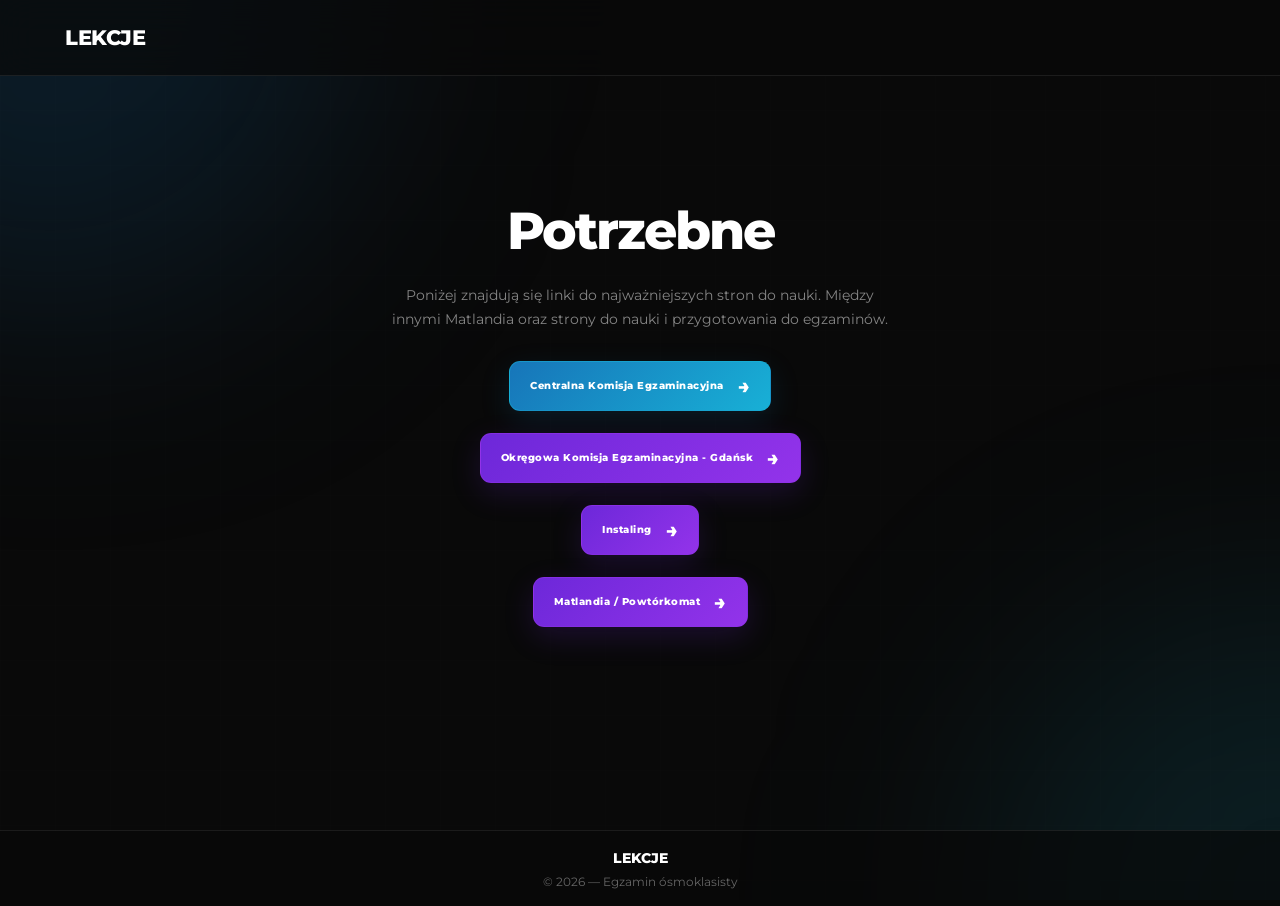
==== e8.html @ ecb6fdd0 "Update e8.html" ====
<!DOCTYPE html>
<html lang="pl">

<head>

    <meta charset="UTF-8">

    <meta
        name="viewport"
        content="width=device-width, initial-scale=1.0"
    >

    <title>LEKCJE | Potrzebne linki</title>

    <meta
        name="description"
        content="Najważniejsze linki do nauki i przygotowania do egzaminu ósmoklasisty."
    >

    <link
        rel="icon"
        type="image/png"
        href="Polak.png"
    >

    <link
        rel="stylesheet"
        href="style-e8.css"
    >

</head>


<body>


    <!-- =====================================================
         TŁO
    ====================================================== -->

    <div class="background">

        <div class="background-glow glow-one"></div>

        <div class="background-glow glow-two"></div>

        <div class="grid"></div>

    </div>



    <!-- =====================================================
         NAVBAR
    ====================================================== -->

    <nav class="navbar">

        <div class="nav-container">


            <!-- LOGO -->

            <a
                href="glowna.html"
                class="logo"
            >
                LEKCJE
            </a>



            <!-- HAMBURGER -->

            <div
                class="hamburger"
                id="hamburger"
                role="button"
                tabindex="0"
                aria-label="Otwórz menu"
                aria-expanded="false"
            >

                <span></span>

                <span></span>

                <span></span>

            </div>



            <!-- MENU -->

            <div
                class="menu"
                id="menu"
            >

                <a href="glowna.html">
                    Strona główna
                </a>

                <a href="lekcje.html">
                    Lekcje
                </a>

                <a
                    href="e8.html"
                    class="active"
                    aria-current="page"
                >
                    Potrzebne linki
                </a>

            </div>


        </div>

    </nav>



    <!-- =====================================================
         GŁÓWNA ZAWARTOŚĆ
    ====================================================== -->

    <main>

        <section class="hero">

            <div class="hero-container">

                <div class="hero-content">


                    <!-- TYTUŁ -->

                    <h1>
                        Potrzebne
                    </h1>



                    <!-- OPIS -->

                    <p>
                        Poniżej znajdują się linki do najważniejszych stron
                        do nauki. Między innymi Matlandia oraz strony
                        do nauki i przygotowania do egzaminów.
                    </p>



                    <!-- =================================================
                         CKE
                    ================================================== -->

                    <div class="hero-buttons">

                        <a
                            href="https://cke.gov.pl/"
                            class="primary-button lessons-button"
                            target="_blank"
                            rel="noopener noreferrer"
                        >

                            <span class="button-text">
                                Centralna Komisja Egzaminacyjna
                            </span>

                            <span
                                class="button-arrow"
                                aria-hidden="true"
                            >
                                →
                            </span>

                        </a>

                    </div>



                    <!-- =================================================
                         OKE GDAŃSK
                    ================================================== -->

                    <div class="hero-buttons">

                        <a
                            href="https://egzaminy.gov.pl/okegdansk"
                            class="primary-button exam-button"
                            target="_blank"
                            rel="noopener noreferrer"
                        >

                            <span class="button-text">
                                Okręgowa Komisja Egzaminacyjna - Gdańsk
                            </span>

                            <span
                                class="button-arrow"
                                aria-hidden="true"
                            >
                                →
                            </span>

                        </a>

                    </div>



                    <!-- =================================================
                         INSTALING
                    ================================================== -->

                    <div class="hero-buttons">

                        <a
                            href="https://instaling.pl/teacher.php?page=login"
                            class="primary-button exam-button"
                            target="_blank"
                            rel="noopener noreferrer"
                        >

                            <span class="button-text">
                                Instaling
                            </span>

                            <span
                                class="button-arrow"
                                aria-hidden="true"
                            >
                                →
                            </span>

                        </a>

                    </div>



                    <!-- =================================================
                         MATLANDIA / POWTÓRKOMAT
                    ================================================== -->

                    <div class="hero-buttons">

                        <a
                            href="https://moje.gwo.pl/uzytkownik/?redirect=https%3A%2F%2Fmatlandia.gwo.pl%2F"
                            class="primary-button exam-button"
                            target="_blank"
                            rel="noopener noreferrer"
                        >

                            <span class="button-text">
                                Matlandia / Powtórkomat
                            </span>

                            <span
                                class="button-arrow"
                                aria-hidden="true"
                            >
                                →
                            </span>

                        </a>

                    </div>


                </div>

            </div>

        </section>

    </main>



    <!-- =====================================================
         FOOTER
    ====================================================== -->

    <footer>

        <div class="footer-container">

            <strong>
                LEKCJE
            </strong>

            <span>
                © 2026 — Egzamin ósmoklasisty
            </span>

        </div>

    </footer>



    <!-- =====================================================
         JAVASCRIPT
         Jest tutaj, więc NIE potrzebujesz script.js
    ====================================================== -->

    <script>

        const hamburger =
            document.getElementById('hamburger');

        const menu =
            document.getElementById('menu');



        /* =================================================
           OTWIERANIE / ZAMYKANIE MENU
        ================================================= */

        function toggleMenu() {

            hamburger.classList.toggle('active');

            menu.classList.toggle('active');


            const menuIsOpen =
                menu.classList.contains('active');


            hamburger.setAttribute(
                'aria-expanded',
                menuIsOpen ? 'true' : 'false'
            );

            hamburger.setAttribute(
                'aria-label',
                menuIsOpen
                    ? 'Zamknij menu'
                    : 'Otwórz menu'
            );

        }



        hamburger.addEventListener(
            'click',
            toggleMenu
        );



        /* =================================================
           OBSŁUGA KLAWIATURY DLA HAMBURGERA
        ================================================= */

        hamburger.addEventListener(
            'keydown',
            event => {

                if (
                    event.key === 'Enter' ||
                    event.key === ' '
                ) {

                    event.preventDefault();

                    toggleMenu();

                }

            }
        );



        /* =================================================
           ZAMYKANIE MENU PO KLIKNIĘCIU W LINK
        ================================================= */

        document
            .querySelectorAll('.menu a')
            .forEach(link => {

                link.addEventListener(
                    'click',
                    () => {

                        hamburger.classList.remove('active');

                        menu.classList.remove('active');

                        hamburger.setAttribute(
                            'aria-expanded',
                            'false'
                        );

                        hamburger.setAttribute(
                            'aria-label',
                            'Otwórz menu'
                        );

                    }
                );

            });



        /* =================================================
           ZAMYKANIE MENU PO POWROCIE NA DESKTOP
        ================================================= */

        window.addEventListener(
            'resize',
            () => {

                if (window.innerWidth > 700) {

                    hamburger.classList.remove('active');

                    menu.classList.remove('active');

                    hamburger.setAttribute(
                        'aria-expanded',
                        'false'
                    );

                    hamburger.setAttribute(
                        'aria-label',
                        'Otwórz menu'
                    );

                }

            }
        );

    </script>


</body>

</html>
---- style-e8.css ----
@import url('https://fonts.googleapis.com/css2?family=Montserrat:wght@400;500;600;700;800&display=swap');


/* =====================================================
   ZMIENNE
===================================================== */

:root {

    --blue: #1775b9;
    --blue-light: #18b0d6;
    --blue-dark: #186e83;

    --bg: #090909;
    --card: #121212;

    --white: #ffffff;
    --text: #d6d6d6;
    --muted: #858585;

    --border: rgba(255, 255, 255, 0.08);

}


/* =====================================================
   RESET
===================================================== */

* {

    margin: 0;

    padding: 0;

    box-sizing: border-box;

}


html {

    scroll-behavior: smooth;

}


body {

    min-height: 100vh;

    background: var(--bg);

    color: var(--white);

    font-family: 'Montserrat', sans-serif;

    overflow-x: hidden;

}


/* =====================================================
   TŁO
===================================================== */

.background {

    position: fixed;

    inset: 0;

    z-index: -10;

    overflow: hidden;

    background: var(--bg);

}


/* =====================================================
   SIATKA
===================================================== */

.grid {

    position: absolute;

    inset: 0;

    opacity: 0.22;

    background-image:

        linear-gradient(
            rgba(255, 255, 255, 0.025) 1px,
            transparent 1px
        ),

        linear-gradient(
            90deg,
            rgba(255, 255, 255, 0.025) 1px,
            transparent 1px
        );

    background-size: 55px 55px;

}


/* =====================================================
   NIEBIESKIE GLOW
===================================================== */

.background-glow {

    position: absolute;

    width: 600px;

    height: 600px;

    border-radius: 50%;

    filter: blur(130px);

    pointer-events: none;

}


.glow-one {

    top: -300px;

    left: -250px;

    background: rgba(
        23,
        117,
        185,
        0.18
    );

}


.glow-two {

    right: -300px;

    bottom: -300px;

    background: rgba(
        24,
        176,
        214,
        0.12
    );

}


/* =====================================================
   NAVBAR
===================================================== */

.navbar {

    position: fixed;

    top: 0;

    left: 0;

    width: 100%;

    height: 76px;

    z-index: 1000;

    background: rgba(
        9,
        9,
        9,
        0.72
    );

    border-bottom: 1px solid var(--border);

    backdrop-filter: blur(18px);

    -webkit-backdrop-filter: blur(18px);

}


.nav-container {

    position: relative;

    width: 90%;

    max-width: 1150px;

    height: 100%;

    margin: 0 auto;

    display: flex;

    align-items: center;

    justify-content: space-between;

}


/* =====================================================
   LOGO
===================================================== */

.logo {

    position: relative;

    z-index: 1002;

    color: var(--white);

    text-decoration: none;

    font-size: 21px;

    font-weight: 800;

    letter-spacing: -0.5px;

    transition: color 0.25s ease;

}


.logo:hover {

    color: var(--blue-light);

}


/* =====================================================
   MENU DESKTOP
===================================================== */

.menu {

    display: flex;

    align-items: center;

    gap: 34px;

}


.menu a {

    position: relative;

    color: #8f8f8f;

    text-decoration: none;

    font-size: 14px;

    font-weight: 600;

    white-space: nowrap;

    transition:
        color 0.25s ease;

}


.menu a:hover {

    color: #ffffff;

}


/* =====================================================
   AKTYWNA PODSTRONA
===================================================== */

.menu a.active {

    color: var(--blue-light);

}


/* =====================================================
   PODKREŚLENIE
===================================================== */

.menu a::after {

    content: '';

    position: absolute;

    left: 50%;

    bottom: -9px;

    width: 0;

    height: 2px;

    border-radius: 10px;

    background:
        var(--blue-light);

    transform:
        translateX(-50%);

    transition:
        width 0.25s ease;

    box-shadow:
        0 0 10px
        rgba(
            24,
            176,
            214,
            0.45
        );

}


.menu a:hover::after,
.menu a.active::after {

    width: 100%;

}


/* =====================================================
   HAMBURGER
===================================================== */

.hamburger {

    display: none;

    position: relative;

    z-index: 1002;

    width: 42px;

    height: 42px;

    border-radius: 10px;

    cursor: pointer;

    flex-direction: column;

    align-items: center;

    justify-content: center;

    gap: 6px;

    transition:
        background 0.25s ease;

}


.hamburger:hover {

    background: rgba(
        255,
        255,
        255,
        0.05
    );

}


.hamburger span {

    display: block;

    width: 23px;

    height: 2px;

    border-radius: 10px;

    background: var(--white);

    transition:
        transform 0.3s ease,
        opacity 0.2s ease;

}


/* =====================================================
   HAMBURGER → X
===================================================== */

.hamburger.active span:nth-child(1) {

    transform:
        translateY(8px)
        rotate(45deg);

}


.hamburger.active span:nth-child(2) {

    opacity: 0;

}


.hamburger.active span:nth-child(3) {

    transform:
        translateY(-8px)
        rotate(-45deg);

}


/* =====================================================
   HERO
===================================================== */

.hero {

    position: relative;

    z-index: 1;

    min-height: 100vh;

    padding-top: 76px;

    display: flex;

    align-items: center;

    justify-content: center;

}


/* =====================================================
   HERO CONTAINER
===================================================== */

.hero-container {

    width: 90%;

    max-width: 900px;

    margin: 0 auto;

    display: flex;

    align-items: center;

    justify-content: center;

    text-align: center;

}


/* =====================================================
   HERO CONTENT
===================================================== */

.hero-content {

    width: 100%;

    max-width: 780px;

    margin: 0 auto;

    display: flex;

    flex-direction: column;

    align-items: center;

    justify-content: center;

    text-align: center;

    animation:
        heroAppear 0.8s
        cubic-bezier(
            .25,
            1,
            .5,
            1
        );

}


/* =====================================================
   HERO ANIMACJA
===================================================== */

@keyframes heroAppear {

    from {

        opacity: 0;

        transform:
            translateY(25px);

    }

    to {

        opacity: 1;

        transform:
            translateY(0);

    }

}


/* =====================================================
   LABEL
===================================================== */

.hero-label {

    display: flex;

    align-items: center;

    justify-content: center;

    gap: 9px;

    margin-bottom: 24px;

    color: var(--blue-light);

    font-size: 12px;

    font-weight: 700;

    letter-spacing: 2px;

}


.hero-label span {

    width: 7px;

    height: 7px;

    flex-shrink: 0;

    border-radius: 50%;

    background: var(--blue-light);

    box-shadow:
        0 0 12px
        rgba(
            24,
            176,
            214,
            0.8
        );

}


/* =====================================================
   H1
===================================================== */

.hero h1 {

    width: 100%;

    margin: 0;

    color: var(--white);

    font-size: clamp(
        42px,
        6vw,
        72px
    );

    line-height: 1.05;

    font-weight: 800;

    letter-spacing: -3px;

    text-align: center;

}


/* =====================================================
   OPIS
===================================================== */

.hero-content > p {

    width: 100%;

    max-width: 650px;

    margin: 27px auto 0;

    color: var(--muted);

    font-size: 16px;

    line-height: 1.8;

    font-weight: 400;

    text-align: center;

}


/* =====================================================
   PRZYCISK — KONTENER
===================================================== */

.hero-buttons {

    width: 100%;

    margin-top: 34px;

    display: flex;

    align-items: center;

    justify-content: center;

}


/* DRUGI PRZYCISK BARDZIEJ ODDALONY */

.hero-buttons + .hero-buttons {

    margin-top: 22px;

}


/* =====================================================
   GŁÓWNY PRZYCISK
===================================================== */

.primary-button {

    display: inline-flex;

    align-items: center;

    justify-content: center;

    gap: 14px;

    min-height: 52px;

    padding: 0 25px;

    border: 1px solid rgba(
        24,
        176,
        214,
        0.45
    );

    border-radius: 11px;

    background:
        linear-gradient(
            135deg,
            rgba(
                23,
                117,
                185,
                0.95
            ),
            rgba(
                24,
                176,
                214,
                0.85
            )
        );

    color: var(--white);

    text-decoration: none;

    font-size: 12px;

    font-weight: 800;

    letter-spacing: 0.5px;

    box-shadow:
        0 10px 30px
        rgba(
            23,
            117,
            185,
            0.16
        );

    transition:
        transform 0.25s ease,
        box-shadow 0.25s ease,
        filter 0.25s ease;

}

/* =====================================================
   KOLORY PRZYCISKÓW
===================================================== */


/* LISTA LEKCJI */

.lessons-button {

    background:
        linear-gradient(
            135deg,
            #1775b9,
            #18b0d6
        );

    border-color:
        rgba(
            24,
            176,
            214,
            0.45
        );

    box-shadow:
        0 10px 30px
        rgba(
            23,
            117,
            185,
            0.16
        );

}


/* EGZAMIN ÓSMOKLASISTY */

.exam-button {

    background:
        linear-gradient(
            135deg,
            #6d28d9,
            #9333ea
        );

    border-color:
        rgba(
            147,
            51,
            234,
            0.5
        );

    box-shadow:
        0 10px 30px
        rgba(
            109,
            40,
            217,
            0.18
        );

}


/* HOVER — LISTA LEKCJI */

.lessons-button:hover {

    box-shadow:
        0 15px 35px
        rgba(
            23,
            117,
            185,
            0.30
        );

}


/* HOVER — EGZAMIN */

.exam-button:hover {

    box-shadow:
        0 15px 35px
        rgba(
            109,
            40,
            217,
            0.32
        );

}


.button-text {

    white-space: nowrap;

}


.button-arrow {

    font-size: 20px;

    line-height: 1;

    transition:
        transform 0.25s ease;

}


.primary-button:hover {

    transform:
        translateY(-3px);

    filter:
        brightness(1.08);

    box-shadow:
        0 15px 35px
        rgba(
            23,
            117,
            185,
            0.28
        );

}


.primary-button:hover
.button-arrow {

    transform:
        translateX(4px);

}


/* =====================================================
   FOOTER
===================================================== */

footer {

    position: relative;

    z-index: 2;

    border-top:
        1px solid var(--border);

    background:
        rgba(
            9,
            9,
            9,
            0.65
        );

}


.footer-container {

    width: 90%;

    max-width: 1150px;

    min-height: 80px;

    margin: 0 auto;

    display: flex;

    align-items: center;

    justify-content: space-between;

    gap: 20px;

}


.footer-container strong {

    color: var(--white);

    font-size: 14px;

    font-weight: 800;

}


.footer-container span {

    color: #666;

    font-size: 12px;

}


/* =====================================================
   TABLET
===================================================== */

@media (max-width: 850px) {

    .hero-container {

        width: 88%;

    }


    .hero-content {

        max-width: 700px;

    }


    .hero h1 {

        font-size: clamp(
            40px,
            8vw,
            62px
        );

    }

}


@media (max-width: 700px) {

    .navbar {
        height: 70px;
    }

    .nav-container {
        width: 90%;
        max-width: 1150px;
        height: 100%;
        margin: 0 auto;

        display: flex;
        align-items: center;
        justify-content: space-between;
    }


    /* =====================================================
       HAMBURGER
    ===================================================== */

    .hamburger {
        display: flex;
        position: relative;
        z-index: 1002;

        width: 42px;
        height: 42px;

        border-radius: 10px;

        cursor: pointer;

        flex-direction: column;
        align-items: center;
        justify-content: center;

        gap: 6px;
    }


    /* =====================================================
       MENU MOBILNE
    ===================================================== */

    .menu {
        position: fixed !important;

        top: 70px !important;
        left: 0 !important;
        right: auto !important;

        width: 100% !important;
        height: calc(100vh - 70px) !important;

        margin: 0 !important;
        padding: 45px 25px !important;

        display: flex !important;
        flex-direction: column !important;

        align-items: center !important;
        justify-content: flex-start !important;

        gap: 32px !important;

        background: rgba(9, 9, 9, 0.97);

        backdrop-filter: blur(18px);
        -webkit-backdrop-filter: blur(18px);

        border-top: 1px solid var(--border);

        /* ZAMKNIĘTE */
        transform: translateX(100%) !important;

        /* ANIMACJA */
        transition: transform 0.35s cubic-bezier(.25, 1, .5, 1) !important;

        overflow-y: auto;

        z-index: 1001;
    }


    /* =====================================================
       MENU OTWARTE
    ===================================================== */

    .menu.active {
        transform: translateX(0) !important;
    }


    /* =====================================================
       LINKI
    ===================================================== */

    .menu a {
        position: relative;

        font-size: 21px;
        font-weight: 700;

        color: #8f8f8f;

        white-space: nowrap;
    }


    /* =====================================================
       AKTYWNA STRONA
    ===================================================== */

    .menu a.active {
        color: var(--blue-light);
    }


    /* =====================================================
       PODKREŚLENIE
    ===================================================== */

    .menu a.active::after {
        content: '';

        position: absolute;

        left: 50%;
        bottom: -9px;

        width: 100%;
        height: 2px;

        border-radius: 10px;

        background: var(--blue-light);

        transform: translateX(-50%);

        box-shadow:
            0 0 10px rgba(24, 176, 214, 0.45);
    }

}
}


    /* =================================================
       HAMBURGER
    ================================================= */

    .hamburger {

        display: flex;

    }


    /* =================================================
       MENU MOBILNE
    ================================================= */

    .menu {

        position: fixed;

        top: 70px;

        right: -100%;

        left: auto;

        width: 100%;

        height: calc(
            100vh - 70px
        );

        margin: 0;

        padding: 45px 25px;

        display: flex;

        flex-direction: column;

        align-items: center;

        justify-content: flex-start;

        gap: 32px;

        background:
            rgba(
                9,
                9,
                9,
                0.97
            );

        backdrop-filter:
            blur(18px);

        -webkit-backdrop-filter:
            blur(18px);

        border-top:
            1px solid var(--border);

        transform: none;

        transition:
            right 0.35s
            cubic-bezier(
                .25,
                1,
                .5,
                1
            );

        overflow-y: auto;

    }


/* =================================================
   AKTYWNA PODSTRONA NA TELEFONIE
===================================================== */

.menu a.active {

    color: var(--blue-light);

}


.menu a.active::after {

    display: block;

    content: '';

    position: absolute;

    left: 50%;

    bottom: -9px;

    width: 100%;

    height: 2px;

    border-radius: 10px;

    background:
        var(--blue-light);

    transform:
        translateX(-50%);

    box-shadow:
        0 0 10px
        rgba(
            24,
            176,
            214,
            0.45
        );

}


    .menu a {

        font-size: 21px;

        font-weight: 700;

    }


    /* =================================================
       HERO
    ================================================= */

    .hero {

        min-height:
            calc(
                100vh - 70px
            );

        padding-top: 70px;

        padding-bottom: 70px;

    }


    .hero-container {

        width: 88%;

        max-width: 600px;

    }


    .hero-content {

        max-width: 100%;

    }


    .hero-label {

        margin-bottom: 20px;

        font-size: 11px;

        letter-spacing: 1.7px;

    }


    .hero h1 {

        font-size: clamp(
            38px,
            10vw,
            52px
        );

        letter-spacing: -2px;

        line-height: 1.08;

    }


    .hero-content > p {

        max-width: 520px;

        margin-top: 23px;

        font-size: 14px;

        line-height: 1.75;

    }


    .hero-buttons {

        margin-top: 29px;

    }


    .primary-button {

        min-height: 50px;

        padding: 0 20px;

        font-size: 10px;

    }


    /* =================================================
       FOOTER
    ================================================= */

    .footer-container {

        min-height: 75px;

        flex-direction: column;

        justify-content: center;

        gap: 7px;

        text-align: center;

    }

}


/* =====================================================
   MAŁE TELEFONY
===================================================== */

@media (max-width: 420px) {


    .logo {

        font-size: 19px;

    }


    .hero-container {

        width: 90%;

    }


    .hero h1 {

        font-size: 38px;

    }


    .hero-content > p {

        font-size: 13px;

        line-height: 1.7;

    }


    .primary-button {

        width: 100%;

        max-width: 310px;

        padding: 0 15px;

    }


    .button-text {

        font-size: 10px;

    }

}


/* =====================================================
   REDUKCJA ANIMACJI
===================================================== */

@media (prefers-reduced-motion: reduce) {

    html {

        scroll-behavior: auto;

    }


    .hero-content {

        animation: none;

    }


    .primary-button,
    .primary-button .button-arrow,
    .menu,
    .hamburger span {

        transition: none;

    }

}
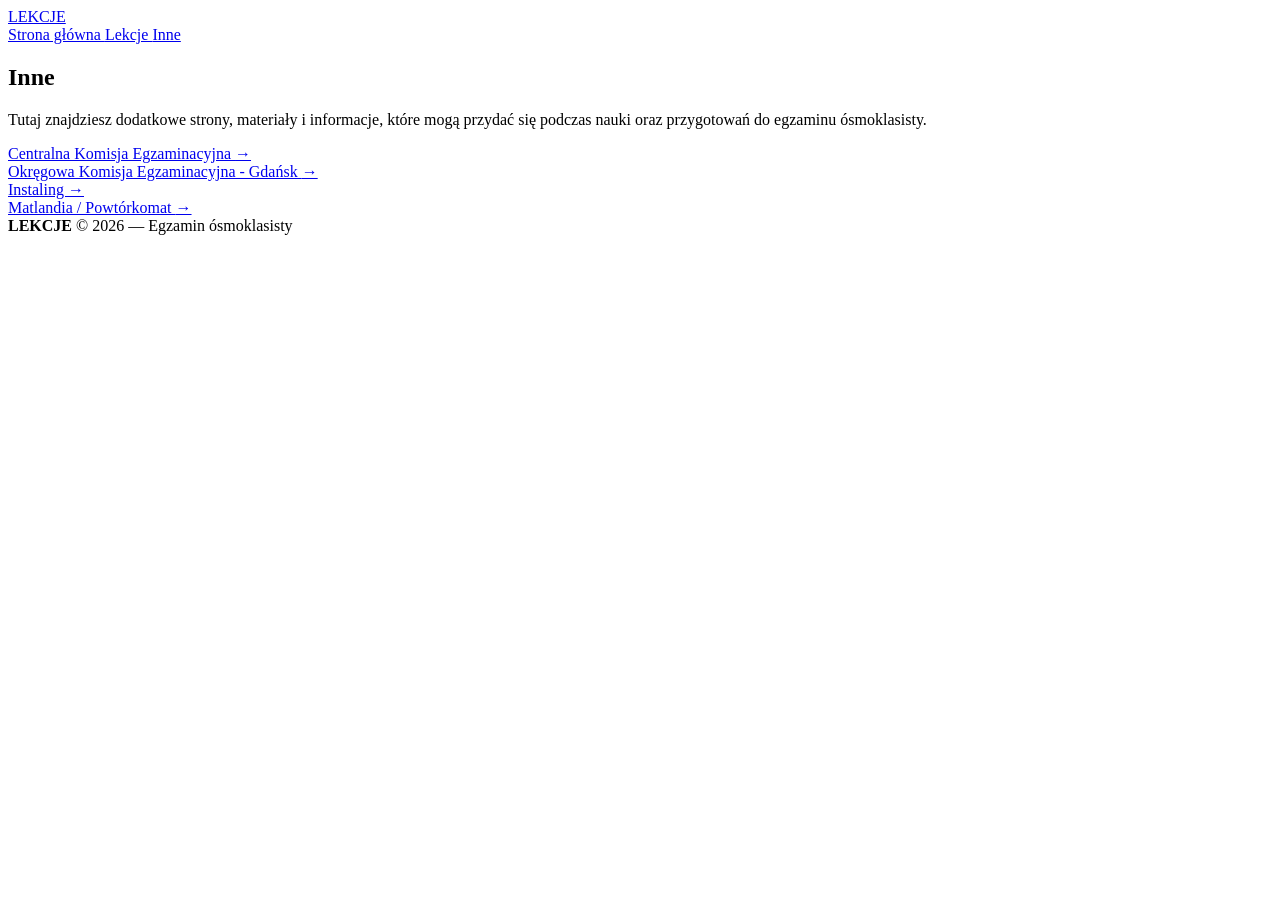
==== commit 3fe59e45: "Update e8.html" ====
--- a/e8.html
+++ b/e8.html
@@ -10,11 +10,11 @@
         content="width=device-width, initial-scale=1.0"
     >
 
-    <title>LEKCJE | Potrzebne linki</title>
+    <title>LEKCJE | Inne</title>
 
     <meta
         name="description"
-        content="Najważniejsze linki do nauki i przygotowania do egzaminu ósmoklasisty."
+        content="Dodatkowe materiały, strony i informacje przydatne w nauce."
     >
 
     <link
@@ -47,7 +47,6 @@
         <div class="grid"></div>
 
     </div>
-
 
 
     <!-- =====================================================
@@ -67,7 +66,6 @@
             >
                 LEKCJE
             </a>
-
 
 
             <!-- HAMBURGER -->
@@ -82,13 +80,10 @@
             >
 
                 <span></span>
-
                 <span></span>
-
                 <span></span>
 
             </div>
-
 
 
             <!-- MENU -->
@@ -111,7 +106,7 @@
                     class="active"
                     aria-current="page"
                 >
-                    Potrzebne linki
+                    Inne
                 </a>
 
             </div>
@@ -120,7 +115,6 @@
         </div>
 
     </nav>
-
 
 
     <!-- =====================================================
@@ -139,19 +133,17 @@
                     <!-- TYTUŁ -->
 
                     <h1>
-                        Potrzebne
+                        Inne
                     </h1>
 
 
-
                     <!-- OPIS -->
 
                     <p>
-                        Poniżej znajdują się linki do najważniejszych stron
-                        do nauki. Między innymi Matlandia oraz strony
-                        do nauki i przygotowania do egzaminów.
+                        Tutaj znajdziesz dodatkowe strony, materiały
+                        i informacje, które mogą przydać się podczas
+                        nauki oraz przygotowań do egzaminu ósmoklasisty.
                     </p>
-
 
 
                     <!-- =================================================
@@ -183,7 +175,6 @@
                     </div>
 
 
-
                     <!-- =================================================
                          OKE GDAŃSK
                     ================================================== -->
@@ -213,7 +204,6 @@
                     </div>
 
 
-
                     <!-- =================================================
                          INSTALING
                     ================================================== -->
@@ -243,7 +233,6 @@
                     </div>
 
 
-
                     <!-- =================================================
                          MATLANDIA / POWTÓRKOMAT
                     ================================================== -->
@@ -282,7 +271,6 @@
     </main>
 
 
-
     <!-- =====================================================
          FOOTER
     ====================================================== -->
@@ -304,10 +292,8 @@
     </footer>
 
 
-
     <!-- =====================================================
          JAVASCRIPT
-         Jest tutaj, więc NIE potrzebujesz script.js
     ====================================================== -->
 
     <script>
@@ -317,7 +303,6 @@
 
         const menu =
             document.getElementById('menu');
-
 
 
         /* =================================================
@@ -350,14 +335,12 @@
         }
 
 
-
         hamburger.addEventListener(
             'click',
             toggleMenu
         );
 
 
-
         /* =================================================
            OBSŁUGA KLAWIATURY DLA HAMBURGERA
         ================================================= */
@@ -381,7 +364,6 @@
         );
 
 
-
         /* =================================================
            ZAMYKANIE MENU PO KLIKNIĘCIU W LINK
         ================================================= */
@@ -394,9 +376,13 @@
                     'click',
                     () => {
 
-                        hamburger.classList.remove('active');
-
-                        menu.classList.remove('active');
+                        hamburger.classList.remove(
+                            'active'
+                        );
+
+                        menu.classList.remove(
+                            'active'
+                        );
 
                         hamburger.setAttribute(
                             'aria-expanded',
@@ -414,7 +400,6 @@
             });
 
 
-
         /* =================================================
            ZAMYKANIE MENU PO POWROCIE NA DESKTOP
         ================================================= */
@@ -425,9 +410,13 @@
 
                 if (window.innerWidth > 700) {
 
-                    hamburger.classList.remove('active');
-
-                    menu.classList.remove('active');
+                    hamburger.classList.remove(
+                        'active'
+                    );
+
+                    menu.classList.remove(
+                        'active'
+                    );
 
                     hamburger.setAttribute(
                         'aria-expanded',
--- a/style-e8.css
+++ b/style-e8.css
@@ -1,1484 +1,441 @@
-@import url('https://fonts.googleapis.com/css2?family=Montserrat:wght@400;500;600;700;800&display=swap');
-
-
-/* =====================================================
-   ZMIENNE
-===================================================== */
-
-:root {
-
-    --blue: #1775b9;
-    --blue-light: #18b0d6;
-    --blue-dark: #186e83;
-
-    --bg: #090909;
-    --card: #121212;
-
-    --white: #ffffff;
-    --text: #d6d6d6;
-    --muted: #858585;
-
-    --border: rgba(255, 255, 255, 0.08);
-
-}
-
-
-/* =====================================================
-   RESET
-===================================================== */
-
-* {
-
-    margin: 0;
-
-    padding: 0;
-
-    box-sizing: border-box;
-
-}
-
-
-html {
-
-    scroll-behavior: smooth;
-
-}
-
-
-body {
-
-    min-height: 100vh;
-
-    background: var(--bg);
-
-    color: var(--white);
-
-    font-family: 'Montserrat', sans-serif;
-
-    overflow-x: hidden;
-
-}
-
-
-/* =====================================================
-   TŁO
-===================================================== */
-
-.background {
-
-    position: fixed;
-
-    inset: 0;
-
-    z-index: -10;
-
-    overflow: hidden;
-
-    background: var(--bg);
-
-}
-
-
-/* =====================================================
-   SIATKA
-===================================================== */
-
-.grid {
-
-    position: absolute;
-
-    inset: 0;
-
-    opacity: 0.22;
-
-    background-image:
-
-        linear-gradient(
-            rgba(255, 255, 255, 0.025) 1px,
-            transparent 1px
-        ),
-
-        linear-gradient(
-            90deg,
-            rgba(255, 255, 255, 0.025) 1px,
-            transparent 1px
+<!DOCTYPE html>
+<html lang="pl">
+
+<head>
+
+    <meta charset="UTF-8">
+
+    <meta
+        name="viewport"
+        content="width=device-width, initial-scale=1.0"
+    >
+
+    <title>LEKCJE | Inne</title>
+
+    <meta
+        name="description"
+        content="Dodatkowe strony i materiały przydatne w nauce."
+    >
+
+    <link
+        rel="icon"
+        type="image/png"
+        href="Polak.png"
+    >
+
+    <link
+        rel="stylesheet"
+        href="style-e8.css"
+    >
+
+</head>
+
+
+<body>
+
+
+    <!-- =====================================================
+         TŁO
+    ====================================================== -->
+
+    <div class="background">
+
+        <div class="background-glow glow-one"></div>
+
+        <div class="background-glow glow-two"></div>
+
+        <div class="grid"></div>
+
+    </div>
+
+
+    <!-- =====================================================
+         NAVBAR
+    ====================================================== -->
+
+    <nav class="navbar">
+
+        <div class="nav-container">
+
+
+            <!-- LOGO -->
+
+            <a
+                href="glowna.html"
+                class="logo"
+            >
+                LEKCJE
+            </a>
+
+
+            <!-- HAMBURGER -->
+
+            <div
+                class="hamburger"
+                id="hamburger"
+                role="button"
+                tabindex="0"
+                aria-label="Otwórz menu"
+                aria-expanded="false"
+            >
+
+                <span></span>
+                <span></span>
+                <span></span>
+
+            </div>
+
+
+            <!-- MENU -->
+
+            <div
+                class="menu"
+                id="menu"
+            >
+
+                <a href="glowna.html">
+                    Strona główna
+                </a>
+
+                <a href="lekcje.html">
+                    Lekcje
+                </a>
+
+                <a
+                    href="e8.html"
+                    class="active"
+                    aria-current="page"
+                >
+                    Inne
+                </a>
+
+            </div>
+
+
+        </div>
+
+    </nav>
+
+
+    <!-- =====================================================
+         GŁÓWNA ZAWARTOŚĆ
+    ====================================================== -->
+
+    <main>
+
+        <section class="hero">
+
+            <div class="hero-container">
+
+                <div class="hero-content">
+
+
+                    <!-- TYTUŁ -->
+
+                    <h1>
+                        Inne
+                    </h1>
+
+
+                    <!-- OPIS -->
+
+                    <p>
+                        Poniżej znajdują się linki do najważniejszych stron
+                        do nauki. Między innymi Matlandia oraz strony
+                        do nauki i przygotowania do egzaminów.
+                    </p>
+
+
+                    <!-- =================================================
+                         CKE
+                    ================================================== -->
+
+                    <div class="hero-buttons">
+
+                        <a
+                            href="https://cke.gov.pl/"
+                            class="primary-button lessons-button"
+                            target="_blank"
+                            rel="noopener noreferrer"
+                        >
+
+                            <span class="button-text">
+                                Centralna Komisja Egzaminacyjna
+                            </span>
+
+                            <span
+                                class="button-arrow"
+                                aria-hidden="true"
+                            >
+                                →
+                            </span>
+
+                        </a>
+
+                    </div>
+
+
+                    <!-- =================================================
+                         OKE GDAŃSK
+                    ================================================== -->
+
+                    <div class="hero-buttons">
+
+                        <a
+                            href="https://egzaminy.gov.pl/okegdansk"
+                            class="primary-button exam-button"
+                            target="_blank"
+                            rel="noopener noreferrer"
+                        >
+
+                            <span class="button-text">
+                                Okręgowa Komisja Egzaminacyjna - Gdańsk
+                            </span>
+
+                            <span
+                                class="button-arrow"
+                                aria-hidden="true"
+                            >
+                                →
+                            </span>
+
+                        </a>
+
+                    </div>
+
+
+                    <!-- =================================================
+                         INSTALING
+                    ================================================== -->
+
+                    <div class="hero-buttons">
+
+                        <a
+                            href="https://instaling.pl/teacher.php?page=login"
+                            class="primary-button exam-button"
+                            target="_blank"
+                            rel="noopener noreferrer"
+                        >
+
+                            <span class="button-text">
+                                Instaling
+                            </span>
+
+                            <span
+                                class="button-arrow"
+                                aria-hidden="true"
+                            >
+                                →
+                            </span>
+
+                        </a>
+
+                    </div>
+
+
+                    <!-- =================================================
+                         MATLANDIA / POWTÓRKOMAT
+                    ================================================== -->
+
+                    <div class="hero-buttons">
+
+                        <a
+                            href="https://moje.gwo.pl/uzytkownik/?redirect=https%3A%2F%2Fmatlandia.gwo.pl%2F"
+                            class="primary-button exam-button"
+                            target="_blank"
+                            rel="noopener noreferrer"
+                        >
+
+                            <span class="button-text">
+                                Matlandia / Powtórkomat
+                            </span>
+
+                            <span
+                                class="button-arrow"
+                                aria-hidden="true"
+                            >
+                                →
+                            </span>
+
+                        </a>
+
+                    </div>
+
+
+                </div>
+
+            </div>
+
+        </section>
+
+    </main>
+
+
+    <!-- =====================================================
+         FOOTER
+    ====================================================== -->
+
+    <footer>
+
+        <div class="footer-container">
+
+            <strong>
+                LEKCJE
+            </strong>
+
+            <span>
+                © 2026 — Egzamin ósmoklasisty
+            </span>
+
+        </div>
+
+    </footer>
+
+
+    <!-- =====================================================
+         JAVASCRIPT
+    ====================================================== -->
+
+    <script>
+
+        const hamburger =
+            document.getElementById('hamburger');
+
+        const menu =
+            document.getElementById('menu');
+
+
+        /* =================================================
+           OTWIERANIE / ZAMYKANIE MENU
+        ================================================= */
+
+        function toggleMenu() {
+
+            hamburger.classList.toggle('active');
+
+            menu.classList.toggle('active');
+
+
+            const menuIsOpen =
+                menu.classList.contains('active');
+
+
+            hamburger.setAttribute(
+                'aria-expanded',
+                menuIsOpen ? 'true' : 'false'
+            );
+
+            hamburger.setAttribute(
+                'aria-label',
+                menuIsOpen
+                    ? 'Zamknij menu'
+                    : 'Otwórz menu'
+            );
+
+        }
+
+
+        hamburger.addEventListener(
+            'click',
+            toggleMenu
         );
 
-    background-size: 55px 55px;
-
-}
-
-
-/* =====================================================
-   NIEBIESKIE GLOW
-===================================================== */
-
-.background-glow {
-
-    position: absolute;
-
-    width: 600px;
-
-    height: 600px;
-
-    border-radius: 50%;
-
-    filter: blur(130px);
-
-    pointer-events: none;
-
-}
-
-
-.glow-one {
-
-    top: -300px;
-
-    left: -250px;
-
-    background: rgba(
-        23,
-        117,
-        185,
-        0.18
-    );
-
-}
-
-
-.glow-two {
-
-    right: -300px;
-
-    bottom: -300px;
-
-    background: rgba(
-        24,
-        176,
-        214,
-        0.12
-    );
-
-}
-
-
-/* =====================================================
-   NAVBAR
-===================================================== */
-
-.navbar {
-
-    position: fixed;
-
-    top: 0;
-
-    left: 0;
-
-    width: 100%;
-
-    height: 76px;
-
-    z-index: 1000;
-
-    background: rgba(
-        9,
-        9,
-        9,
-        0.72
-    );
-
-    border-bottom: 1px solid var(--border);
-
-    backdrop-filter: blur(18px);
-
-    -webkit-backdrop-filter: blur(18px);
-
-}
-
-
-.nav-container {
-
-    position: relative;
-
-    width: 90%;
-
-    max-width: 1150px;
-
-    height: 100%;
-
-    margin: 0 auto;
-
-    display: flex;
-
-    align-items: center;
-
-    justify-content: space-between;
-
-}
-
-
-/* =====================================================
-   LOGO
-===================================================== */
-
-.logo {
-
-    position: relative;
-
-    z-index: 1002;
-
-    color: var(--white);
-
-    text-decoration: none;
-
-    font-size: 21px;
-
-    font-weight: 800;
-
-    letter-spacing: -0.5px;
-
-    transition: color 0.25s ease;
-
-}
-
-
-.logo:hover {
-
-    color: var(--blue-light);
-
-}
-
-
-/* =====================================================
-   MENU DESKTOP
-===================================================== */
-
-.menu {
-
-    display: flex;
-
-    align-items: center;
-
-    gap: 34px;
-
-}
-
-
-.menu a {
-
-    position: relative;
-
-    color: #8f8f8f;
-
-    text-decoration: none;
-
-    font-size: 14px;
-
-    font-weight: 600;
-
-    white-space: nowrap;
-
-    transition:
-        color 0.25s ease;
-
-}
-
-
-.menu a:hover {
-
-    color: #ffffff;
-
-}
-
-
-/* =====================================================
-   AKTYWNA PODSTRONA
-===================================================== */
-
-.menu a.active {
-
-    color: var(--blue-light);
-
-}
-
-
-/* =====================================================
-   PODKREŚLENIE
-===================================================== */
-
-.menu a::after {
-
-    content: '';
-
-    position: absolute;
-
-    left: 50%;
-
-    bottom: -9px;
-
-    width: 0;
-
-    height: 2px;
-
-    border-radius: 10px;
-
-    background:
-        var(--blue-light);
-
-    transform:
-        translateX(-50%);
-
-    transition:
-        width 0.25s ease;
-
-    box-shadow:
-        0 0 10px
-        rgba(
-            24,
-            176,
-            214,
-            0.45
+
+        /* =================================================
+           OBSŁUGA KLAWIATURY DLA HAMBURGERA
+        ================================================= */
+
+        hamburger.addEventListener(
+            'keydown',
+            event => {
+
+                if (
+                    event.key === 'Enter' ||
+                    event.key === ' '
+                ) {
+
+                    event.preventDefault();
+
+                    toggleMenu();
+
+                }
+
+            }
         );
 
-}
-
-
-.menu a:hover::after,
-.menu a.active::after {
-
-    width: 100%;
-
-}
-
-
-/* =====================================================
-   HAMBURGER
-===================================================== */
-
-.hamburger {
-
-    display: none;
-
-    position: relative;
-
-    z-index: 1002;
-
-    width: 42px;
-
-    height: 42px;
-
-    border-radius: 10px;
-
-    cursor: pointer;
-
-    flex-direction: column;
-
-    align-items: center;
-
-    justify-content: center;
-
-    gap: 6px;
-
-    transition:
-        background 0.25s ease;
-
-}
-
-
-.hamburger:hover {
-
-    background: rgba(
-        255,
-        255,
-        255,
-        0.05
-    );
-
-}
-
-
-.hamburger span {
-
-    display: block;
-
-    width: 23px;
-
-    height: 2px;
-
-    border-radius: 10px;
-
-    background: var(--white);
-
-    transition:
-        transform 0.3s ease,
-        opacity 0.2s ease;
-
-}
-
-
-/* =====================================================
-   HAMBURGER → X
-===================================================== */
-
-.hamburger.active span:nth-child(1) {
-
-    transform:
-        translateY(8px)
-        rotate(45deg);
-
-}
-
-
-.hamburger.active span:nth-child(2) {
-
-    opacity: 0;
-
-}
-
-
-.hamburger.active span:nth-child(3) {
-
-    transform:
-        translateY(-8px)
-        rotate(-45deg);
-
-}
-
-
-/* =====================================================
-   HERO
-===================================================== */
-
-.hero {
-
-    position: relative;
-
-    z-index: 1;
-
-    min-height: 100vh;
-
-    padding-top: 76px;
-
-    display: flex;
-
-    align-items: center;
-
-    justify-content: center;
-
-}
-
-
-/* =====================================================
-   HERO CONTAINER
-===================================================== */
-
-.hero-container {
-
-    width: 90%;
-
-    max-width: 900px;
-
-    margin: 0 auto;
-
-    display: flex;
-
-    align-items: center;
-
-    justify-content: center;
-
-    text-align: center;
-
-}
-
-
-/* =====================================================
-   HERO CONTENT
-===================================================== */
-
-.hero-content {
-
-    width: 100%;
-
-    max-width: 780px;
-
-    margin: 0 auto;
-
-    display: flex;
-
-    flex-direction: column;
-
-    align-items: center;
-
-    justify-content: center;
-
-    text-align: center;
-
-    animation:
-        heroAppear 0.8s
-        cubic-bezier(
-            .25,
-            1,
-            .5,
-            1
+
+        /* =================================================
+           ZAMYKANIE MENU PO KLIKNIĘCIU W LINK
+        ================================================= */
+
+        document
+            .querySelectorAll('.menu a')
+            .forEach(link => {
+
+                link.addEventListener(
+                    'click',
+                    () => {
+
+                        hamburger.classList.remove(
+                            'active'
+                        );
+
+                        menu.classList.remove(
+                            'active'
+                        );
+
+                        hamburger.setAttribute(
+                            'aria-expanded',
+                            'false'
+                        );
+
+                        hamburger.setAttribute(
+                            'aria-label',
+                            'Otwórz menu'
+                        );
+
+                    }
+                );
+
+            });
+
+
+        /* =================================================
+           ZAMYKANIE MENU PO POWROCIE NA DESKTOP
+        ================================================= */
+
+        window.addEventListener(
+            'resize',
+            () => {
+
+                if (window.innerWidth > 700) {
+
+                    hamburger.classList.remove(
+                        'active'
+                    );
+
+                    menu.classList.remove(
+                        'active'
+                    );
+
+                    hamburger.setAttribute(
+                        'aria-expanded',
+                        'false'
+                    );
+
+                    hamburger.setAttribute(
+                        'aria-label',
+                        'Otwórz menu'
+                    );
+
+                }
+
+            }
         );
 
-}
-
-
-/* =====================================================
-   HERO ANIMACJA
-===================================================== */
-
-@keyframes heroAppear {
-
-    from {
-
-        opacity: 0;
-
-        transform:
-            translateY(25px);
-
-    }
-
-    to {
-
-        opacity: 1;
-
-        transform:
-            translateY(0);
-
-    }
-
-}
-
-
-/* =====================================================
-   LABEL
-===================================================== */
-
-.hero-label {
-
-    display: flex;
-
-    align-items: center;
-
-    justify-content: center;
-
-    gap: 9px;
-
-    margin-bottom: 24px;
-
-    color: var(--blue-light);
-
-    font-size: 12px;
-
-    font-weight: 700;
-
-    letter-spacing: 2px;
-
-}
-
-
-.hero-label span {
-
-    width: 7px;
-
-    height: 7px;
-
-    flex-shrink: 0;
-
-    border-radius: 50%;
-
-    background: var(--blue-light);
-
-    box-shadow:
-        0 0 12px
-        rgba(
-            24,
-            176,
-            214,
-            0.8
-        );
-
-}
-
-
-/* =====================================================
-   H1
-===================================================== */
-
-.hero h1 {
-
-    width: 100%;
-
-    margin: 0;
-
-    color: var(--white);
-
-    font-size: clamp(
-        42px,
-        6vw,
-        72px
-    );
-
-    line-height: 1.05;
-
-    font-weight: 800;
-
-    letter-spacing: -3px;
-
-    text-align: center;
-
-}
-
-
-/* =====================================================
-   OPIS
-===================================================== */
-
-.hero-content > p {
-
-    width: 100%;
-
-    max-width: 650px;
-
-    margin: 27px auto 0;
-
-    color: var(--muted);
-
-    font-size: 16px;
-
-    line-height: 1.8;
-
-    font-weight: 400;
-
-    text-align: center;
-
-}
-
-
-/* =====================================================
-   PRZYCISK — KONTENER
-===================================================== */
-
-.hero-buttons {
-
-    width: 100%;
-
-    margin-top: 34px;
-
-    display: flex;
-
-    align-items: center;
-
-    justify-content: center;
-
-}
-
-
-/* DRUGI PRZYCISK BARDZIEJ ODDALONY */
-
-.hero-buttons + .hero-buttons {
-
-    margin-top: 22px;
-
-}
-
-
-/* =====================================================
-   GŁÓWNY PRZYCISK
-===================================================== */
-
-.primary-button {
-
-    display: inline-flex;
-
-    align-items: center;
-
-    justify-content: center;
-
-    gap: 14px;
-
-    min-height: 52px;
-
-    padding: 0 25px;
-
-    border: 1px solid rgba(
-        24,
-        176,
-        214,
-        0.45
-    );
-
-    border-radius: 11px;
-
-    background:
-        linear-gradient(
-            135deg,
-            rgba(
-                23,
-                117,
-                185,
-                0.95
-            ),
-            rgba(
-                24,
-                176,
-                214,
-                0.85
-            )
-        );
-
-    color: var(--white);
-
-    text-decoration: none;
-
-    font-size: 12px;
-
-    font-weight: 800;
-
-    letter-spacing: 0.5px;
-
-    box-shadow:
-        0 10px 30px
-        rgba(
-            23,
-            117,
-            185,
-            0.16
-        );
-
-    transition:
-        transform 0.25s ease,
-        box-shadow 0.25s ease,
-        filter 0.25s ease;
-
-}
-
-/* =====================================================
-   KOLORY PRZYCISKÓW
-===================================================== */
-
-
-/* LISTA LEKCJI */
-
-.lessons-button {
-
-    background:
-        linear-gradient(
-            135deg,
-            #1775b9,
-            #18b0d6
-        );
-
-    border-color:
-        rgba(
-            24,
-            176,
-            214,
-            0.45
-        );
-
-    box-shadow:
-        0 10px 30px
-        rgba(
-            23,
-            117,
-            185,
-            0.16
-        );
-
-}
-
-
-/* EGZAMIN ÓSMOKLASISTY */
-
-.exam-button {
-
-    background:
-        linear-gradient(
-            135deg,
-            #6d28d9,
-            #9333ea
-        );
-
-    border-color:
-        rgba(
-            147,
-            51,
-            234,
-            0.5
-        );
-
-    box-shadow:
-        0 10px 30px
-        rgba(
-            109,
-            40,
-            217,
-            0.18
-        );
-
-}
-
-
-/* HOVER — LISTA LEKCJI */
-
-.lessons-button:hover {
-
-    box-shadow:
-        0 15px 35px
-        rgba(
-            23,
-            117,
-            185,
-            0.30
-        );
-
-}
-
-
-/* HOVER — EGZAMIN */
-
-.exam-button:hover {
-
-    box-shadow:
-        0 15px 35px
-        rgba(
-            109,
-            40,
-            217,
-            0.32
-        );
-
-}
-
-
-.button-text {
-
-    white-space: nowrap;
-
-}
-
-
-.button-arrow {
-
-    font-size: 20px;
-
-    line-height: 1;
-
-    transition:
-        transform 0.25s ease;
-
-}
-
-
-.primary-button:hover {
-
-    transform:
-        translateY(-3px);
-
-    filter:
-        brightness(1.08);
-
-    box-shadow:
-        0 15px 35px
-        rgba(
-            23,
-            117,
-            185,
-            0.28
-        );
-
-}
-
-
-.primary-button:hover
-.button-arrow {
-
-    transform:
-        translateX(4px);
-
-}
-
-
-/* =====================================================
-   FOOTER
-===================================================== */
-
-footer {
-
-    position: relative;
-
-    z-index: 2;
-
-    border-top:
-        1px solid var(--border);
-
-    background:
-        rgba(
-            9,
-            9,
-            9,
-            0.65
-        );
-
-}
-
-
-.footer-container {
-
-    width: 90%;
-
-    max-width: 1150px;
-
-    min-height: 80px;
-
-    margin: 0 auto;
-
-    display: flex;
-
-    align-items: center;
-
-    justify-content: space-between;
-
-    gap: 20px;
-
-}
-
-
-.footer-container strong {
-
-    color: var(--white);
-
-    font-size: 14px;
-
-    font-weight: 800;
-
-}
-
-
-.footer-container span {
-
-    color: #666;
-
-    font-size: 12px;
-
-}
-
-
-/* =====================================================
-   TABLET
-===================================================== */
-
-@media (max-width: 850px) {
-
-    .hero-container {
-
-        width: 88%;
-
-    }
-
-
-    .hero-content {
-
-        max-width: 700px;
-
-    }
-
-
-    .hero h1 {
-
-        font-size: clamp(
-            40px,
-            8vw,
-            62px
-        );
-
-    }
-
-}
-
-
-@media (max-width: 700px) {
-
-    .navbar {
-        height: 70px;
-    }
-
-    .nav-container {
-        width: 90%;
-        max-width: 1150px;
-        height: 100%;
-        margin: 0 auto;
-
-        display: flex;
-        align-items: center;
-        justify-content: space-between;
-    }
-
-
-    /* =====================================================
-       HAMBURGER
-    ===================================================== */
-
-    .hamburger {
-        display: flex;
-        position: relative;
-        z-index: 1002;
-
-        width: 42px;
-        height: 42px;
-
-        border-radius: 10px;
-
-        cursor: pointer;
-
-        flex-direction: column;
-        align-items: center;
-        justify-content: center;
-
-        gap: 6px;
-    }
-
-
-    /* =====================================================
-       MENU MOBILNE
-    ===================================================== */
-
-    .menu {
-        position: fixed !important;
-
-        top: 70px !important;
-        left: 0 !important;
-        right: auto !important;
-
-        width: 100% !important;
-        height: calc(100vh - 70px) !important;
-
-        margin: 0 !important;
-        padding: 45px 25px !important;
-
-        display: flex !important;
-        flex-direction: column !important;
-
-        align-items: center !important;
-        justify-content: flex-start !important;
-
-        gap: 32px !important;
-
-        background: rgba(9, 9, 9, 0.97);
-
-        backdrop-filter: blur(18px);
-        -webkit-backdrop-filter: blur(18px);
-
-        border-top: 1px solid var(--border);
-
-        /* ZAMKNIĘTE */
-        transform: translateX(100%) !important;
-
-        /* ANIMACJA */
-        transition: transform 0.35s cubic-bezier(.25, 1, .5, 1) !important;
-
-        overflow-y: auto;
-
-        z-index: 1001;
-    }
-
-
-    /* =====================================================
-       MENU OTWARTE
-    ===================================================== */
-
-    .menu.active {
-        transform: translateX(0) !important;
-    }
-
-
-    /* =====================================================
-       LINKI
-    ===================================================== */
-
-    .menu a {
-        position: relative;
-
-        font-size: 21px;
-        font-weight: 700;
-
-        color: #8f8f8f;
-
-        white-space: nowrap;
-    }
-
-
-    /* =====================================================
-       AKTYWNA STRONA
-    ===================================================== */
-
-    .menu a.active {
-        color: var(--blue-light);
-    }
-
-
-    /* =====================================================
-       PODKREŚLENIE
-    ===================================================== */
-
-    .menu a.active::after {
-        content: '';
-
-        position: absolute;
-
-        left: 50%;
-        bottom: -9px;
-
-        width: 100%;
-        height: 2px;
-
-        border-radius: 10px;
-
-        background: var(--blue-light);
-
-        transform: translateX(-50%);
-
-        box-shadow:
-            0 0 10px rgba(24, 176, 214, 0.45);
-    }
-
-}
-}
-
-
-    /* =================================================
-       HAMBURGER
-    ================================================= */
-
-    .hamburger {
-
-        display: flex;
-
-    }
-
-
-    /* =================================================
-       MENU MOBILNE
-    ================================================= */
-
-    .menu {
-
-        position: fixed;
-
-        top: 70px;
-
-        right: -100%;
-
-        left: auto;
-
-        width: 100%;
-
-        height: calc(
-            100vh - 70px
-        );
-
-        margin: 0;
-
-        padding: 45px 25px;
-
-        display: flex;
-
-        flex-direction: column;
-
-        align-items: center;
-
-        justify-content: flex-start;
-
-        gap: 32px;
-
-        background:
-            rgba(
-                9,
-                9,
-                9,
-                0.97
-            );
-
-        backdrop-filter:
-            blur(18px);
-
-        -webkit-backdrop-filter:
-            blur(18px);
-
-        border-top:
-            1px solid var(--border);
-
-        transform: none;
-
-        transition:
-            right 0.35s
-            cubic-bezier(
-                .25,
-                1,
-                .5,
-                1
-            );
-
-        overflow-y: auto;
-
-    }
-
-
-/* =================================================
-   AKTYWNA PODSTRONA NA TELEFONIE
-===================================================== */
-
-.menu a.active {
-
-    color: var(--blue-light);
-
-}
-
-
-.menu a.active::after {
-
-    display: block;
-
-    content: '';
-
-    position: absolute;
-
-    left: 50%;
-
-    bottom: -9px;
-
-    width: 100%;
-
-    height: 2px;
-
-    border-radius: 10px;
-
-    background:
-        var(--blue-light);
-
-    transform:
-        translateX(-50%);
-
-    box-shadow:
-        0 0 10px
-        rgba(
-            24,
-            176,
-            214,
-            0.45
-        );
-
-}
-
-
-    .menu a {
-
-        font-size: 21px;
-
-        font-weight: 700;
-
-    }
-
-
-    /* =================================================
-       HERO
-    ================================================= */
-
-    .hero {
-
-        min-height:
-            calc(
-                100vh - 70px
-            );
-
-        padding-top: 70px;
-
-        padding-bottom: 70px;
-
-    }
-
-
-    .hero-container {
-
-        width: 88%;
-
-        max-width: 600px;
-
-    }
-
-
-    .hero-content {
-
-        max-width: 100%;
-
-    }
-
-
-    .hero-label {
-
-        margin-bottom: 20px;
-
-        font-size: 11px;
-
-        letter-spacing: 1.7px;
-
-    }
-
-
-    .hero h1 {
-
-        font-size: clamp(
-            38px,
-            10vw,
-            52px
-        );
-
-        letter-spacing: -2px;
-
-        line-height: 1.08;
-
-    }
-
-
-    .hero-content > p {
-
-        max-width: 520px;
-
-        margin-top: 23px;
-
-        font-size: 14px;
-
-        line-height: 1.75;
-
-    }
-
-
-    .hero-buttons {
-
-        margin-top: 29px;
-
-    }
-
-
-    .primary-button {
-
-        min-height: 50px;
-
-        padding: 0 20px;
-
-        font-size: 10px;
-
-    }
-
-
-    /* =================================================
-       FOOTER
-    ================================================= */
-
-    .footer-container {
-
-        min-height: 75px;
-
-        flex-direction: column;
-
-        justify-content: center;
-
-        gap: 7px;
-
-        text-align: center;
-
-    }
-
-}
-
-
-/* =====================================================
-   MAŁE TELEFONY
-===================================================== */
-
-@media (max-width: 420px) {
-
-
-    .logo {
-
-        font-size: 19px;
-
-    }
-
-
-    .hero-container {
-
-        width: 90%;
-
-    }
-
-
-    .hero h1 {
-
-        font-size: 38px;
-
-    }
-
-
-    .hero-content > p {
-
-        font-size: 13px;
-
-        line-height: 1.7;
-
-    }
-
-
-    .primary-button {
-
-        width: 100%;
-
-        max-width: 310px;
-
-        padding: 0 15px;
-
-    }
-
-
-    .button-text {
-
-        font-size: 10px;
-
-    }
-
-}
-
-
-/* =====================================================
-   REDUKCJA ANIMACJI
-===================================================== */
-
-@media (prefers-reduced-motion: reduce) {
-
-    html {
-
-        scroll-behavior: auto;
-
-    }
-
-
-    .hero-content {
-
-        animation: none;
-
-    }
-
-
-    .primary-button,
-    .primary-button .button-arrow,
-    .menu,
-    .hamburger span {
-
-        transition: none;
-
-    }
-
-}
+    </script>
+
+
+</body>
+
+</html>
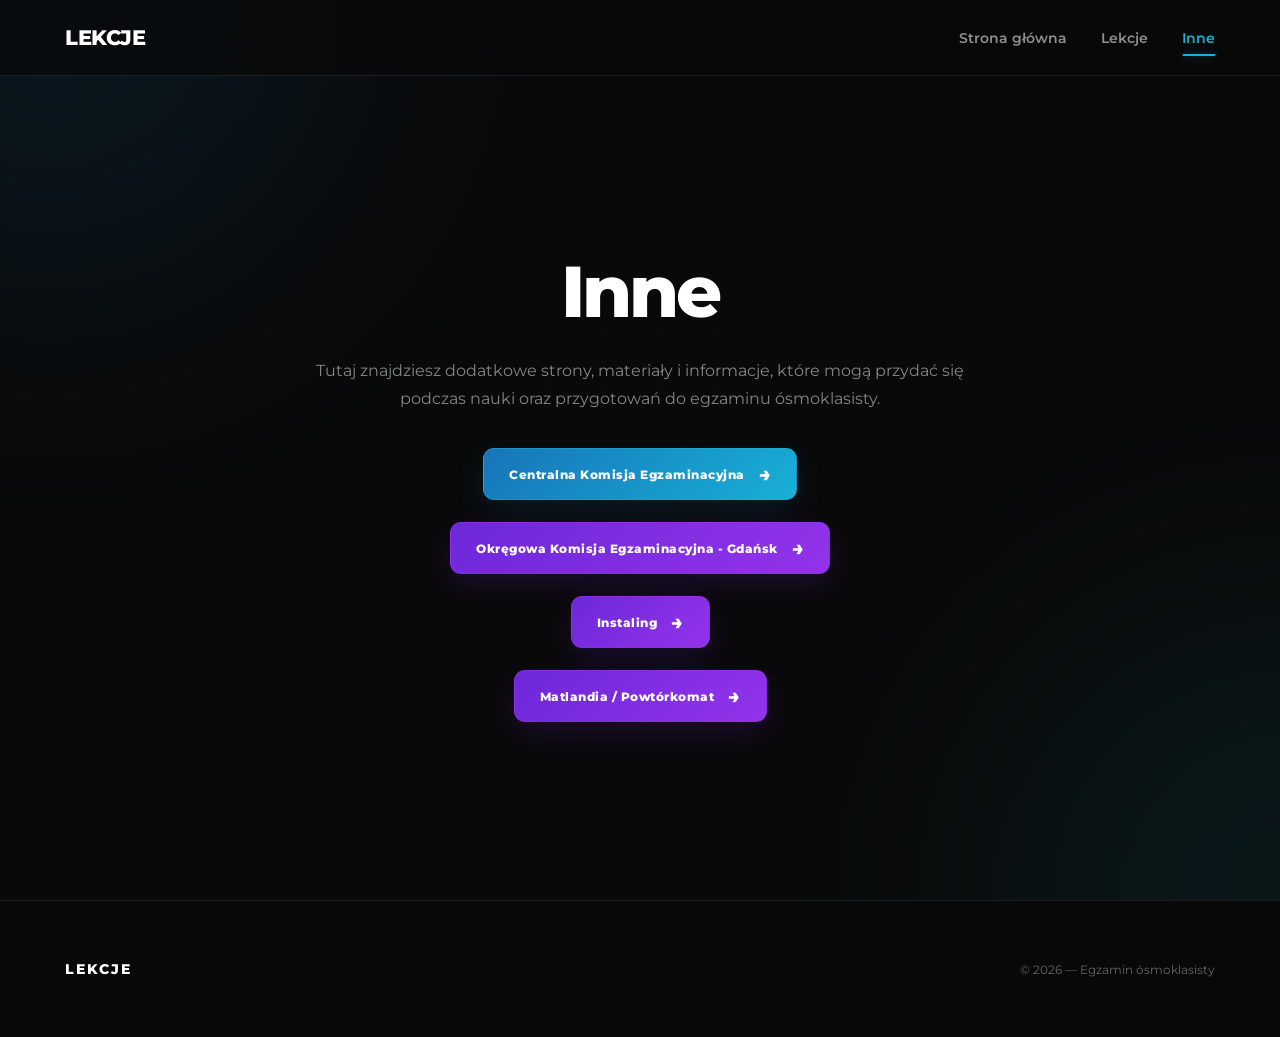
==== commit 56f93750: "Update e8.html" ====
--- a/e8.html
+++ b/e8.html
@@ -26,6 +26,14 @@
     <link
         rel="stylesheet"
         href="style-e8.css"
+    >
+        <link
+        rel="stylesheet"
+        href="style-lekcje.css"
+    >
+        <link
+        rel="stylesheet"
+        href="style-glowna.css"
     >
 
 </head>
--- a/style-lekcje.css
+++ b/style-lekcje.css
@@ -0,0 +1,1902 @@
+@import url('https://fonts.googleapis.com/css2?family=Montserrat:wght@400;500;600;700;800&display=swap');
+
+/* =====================================================
+   RESET
+===================================================== */
+
+* {
+
+    margin: 0;
+
+    padding: 0;
+
+    box-sizing: border-box;
+
+}
+
+html {
+
+    scroll-behavior: smooth;
+
+}
+
+body {
+
+    font-family: 'Montserrat', sans-serif;
+
+    background: #090909;
+
+    color: #ffffff;
+
+    min-height: 100vh;
+
+    overflow-x: hidden;
+
+}
+
+a {
+
+    color: inherit;
+
+    text-decoration: none;
+
+}
+
+button,
+
+a {
+
+    -webkit-tap-highlight-color: transparent;
+
+}
+
+:root {
+
+    --blue: #1775b9;
+
+    --blue-light: #18b0d6;
+
+    --blue-dark: #186e83;
+
+    --bg: #090909;
+
+    --card: #121212;
+
+    --white: #ffffff;
+
+    --text: #d6d6d6;
+
+    --muted: #858585;
+
+    --border: rgba(255,255,255,.08);
+
+}
+
+/* =====================================================
+   TŁO
+===================================================== */
+
+.background {
+
+    position: fixed;
+
+    inset: 0;
+
+    z-index: 0;
+
+    overflow: hidden;
+
+    pointer-events: none;
+
+    background:
+
+        radial-gradient(
+
+            circle at 50% 45%,
+
+            rgba(23,117,185,.055),
+
+            transparent 42%
+
+        ),
+
+        #090909;
+
+}
+
+.grid {
+
+    position: absolute;
+
+    inset: 0;
+
+    opacity: .18;
+
+    background-image:
+
+        linear-gradient(rgba(255,255,255,.025) 1px, transparent 1px),
+
+        linear-gradient(90deg, rgba(255,255,255,.025) 1px, transparent 1px);
+
+    background-size: 55px 55px;
+
+    mask-image: radial-gradient(circle at center, black 0%, transparent 75%);
+
+    -webkit-mask-image: radial-gradient(circle at center, black 0%, transparent 75%);
+
+}
+
+.background-glow {
+
+    position: absolute;
+
+    width: 500px;
+
+    height: 500px;
+
+    border-radius: 50%;
+
+    filter: blur(120px);
+
+    opacity: .7;
+
+}
+
+.glow-one {
+
+    left: -300px;
+
+    top: 10%;
+
+    background: rgba(23,117,185,.12);
+
+}
+
+.glow-two {
+
+    right: -300px;
+
+    bottom: 0;
+
+    background: rgba(24,176,214,.10);
+
+}
+
+/* =====================================================
+   NAVBAR
+===================================================== */
+
+.navbar {
+
+    position: fixed;
+
+    top: 0;
+
+    left: 0;
+
+    width: 100%;
+
+    height: 76px;
+
+    z-index: 1000;
+
+    background: rgba(
+        9,
+        9,
+        9,
+        0.72
+    );
+
+    border-bottom: 1px solid var(--border);
+
+    backdrop-filter: blur(18px);
+
+    -webkit-backdrop-filter: blur(18px);
+
+}
+
+.nav-container {
+
+    position: relative;
+
+    width: 90%;
+
+    max-width: 1150px;
+
+    height: 100%;
+
+    margin: 0 auto;
+
+    display: flex;
+
+    align-items: center;
+
+    justify-content: space-between;
+
+}
+
+/* =====================================================
+   LOGO
+===================================================== */
+
+.logo {
+
+    position: relative;
+
+    z-index: 1002;
+
+    display: inline-flex;
+
+    align-items: center;
+
+    color: var(--white);
+
+    font-size: 21px;
+
+    font-weight: 800;
+
+    line-height: 1;
+
+    letter-spacing: -0.5px;
+
+    white-space: nowrap;
+
+    transition: color 0.25s ease;
+
+}
+
+.logo:hover {
+
+    color: var(--blue-light);
+
+}
+
+/* =====================================================
+   MENU DESKTOP
+===================================================== */
+
+.menu {
+
+    display: flex;
+
+    align-items: center;
+
+    gap: 34px;
+
+}
+
+.menu a {
+
+    position: relative;
+
+    color: #8f8f8f;
+
+    text-decoration: none;
+
+    font-size: 14px;
+
+    font-weight: 600;
+
+    white-space: nowrap;
+
+    transition: color 0.25s ease;
+
+}
+
+.menu a:hover {
+
+    color: #ffffff;
+
+}
+
+/* =====================================================
+   AKTYWNA PODSTRONA
+===================================================== */
+
+.menu a.active {
+
+    color: var(--blue-light);
+
+}
+
+/* =====================================================
+   PODKREŚLENIE
+===================================================== */
+
+.menu a::after {
+
+    content: '';
+
+    position: absolute;
+
+    left: 50%;
+
+    bottom: -9px;
+
+    width: 0;
+
+    height: 2px;
+
+    border-radius: 10px;
+
+    background: var(--blue-light);
+
+    transform: translateX(-50%);
+
+    transition: width 0.25s ease;
+
+    box-shadow:
+
+        0 0 10px
+
+        rgba(
+
+            24,
+
+            176,
+
+            214,
+
+            0.45
+
+        );
+
+}
+
+.menu a:hover::after,
+
+.menu a.active::after {
+
+    width: 100%;
+
+}
+
+/* =====================================================
+   HAMBURGER
+===================================================== */
+
+.hamburger {
+
+    display: none;
+
+    position: relative;
+
+    z-index: 1002;
+
+    width: 42px;
+
+    height: 42px;
+
+    padding: 0;
+
+    border: 0;
+
+    border-radius: 10px;
+
+    background: transparent;
+
+    cursor: pointer;
+
+    flex-direction: column;
+
+    align-items: center;
+
+    justify-content: center;
+
+    gap: 6px;
+
+    transition: background 0.25s ease;
+
+}
+
+.hamburger:hover {
+
+    background: rgba(
+
+        255,
+
+        255,
+
+        255,
+
+        0.05
+
+    );
+
+}
+
+.hamburger span {
+
+    display: block;
+
+    width: 23px;
+
+    height: 2px;
+
+    flex-shrink: 0;
+
+    border-radius: 10px;
+
+    background: var(--white);
+
+    transition:
+
+        transform 0.3s ease,
+
+        opacity 0.2s ease;
+
+}
+
+/* =====================================================
+   HAMBURGER → X
+===================================================== */
+
+.hamburger.active span:nth-child(1) {
+
+    transform:
+
+        translateY(8px)
+
+        rotate(45deg);
+
+}
+
+.hamburger.active span:nth-child(2) {
+
+    opacity: 0;
+
+}
+
+.hamburger.active span:nth-child(3) {
+
+    transform:
+
+        translateY(-8px)
+
+        rotate(-45deg);
+
+}
+
+/* =====================================================
+   STRONA LEKCJI
+===================================================== */
+
+.lessons-page {
+
+    position: relative;
+
+    z-index: 1;
+
+    width: 100%;
+
+    max-width: 1000px;
+
+    margin: 0 auto;
+
+    padding: 150px 20px 80px;
+
+}
+
+.lessons-header {
+
+    text-align: center;
+
+    margin-bottom: 45px;
+
+}
+
+.hero-label {
+
+    display: inline-flex;
+
+    align-items: center;
+
+    justify-content: center;
+
+    margin-bottom: 20px;
+
+    padding: 9px 14px;
+
+    border: 1px solid rgba(23,117,185,.25);
+
+    border-radius: 30px;
+
+    background: rgba(23,117,185,.06);
+
+    color: #82c9ed;
+
+    font-size: 10px;
+
+    font-weight: 800;
+
+    letter-spacing: 2px;
+
+    line-height: 1;
+
+}
+
+.lessons-header h1 {
+
+    margin: 0 0 18px;
+
+    font-size: clamp(42px, 7vw, 72px);
+
+    font-weight: 800;
+
+    letter-spacing: -2.5px;
+
+    line-height: 1.05;
+
+}
+
+.lessons-header h1 strong {
+
+    color: var(--blue-light);
+
+}
+
+.lessons-header p {
+
+    max-width: 650px;
+
+    margin: 0 auto;
+
+    color: rgba(255,255,255,.45);
+
+    line-height: 1.8;
+
+    font-size: 15px;
+
+}
+
+/* =====================================================
+   LISTA DNI
+===================================================== */
+
+#daysList {
+
+    display: flex;
+
+    flex-direction: column;
+
+    gap: 12px;
+
+}
+
+.month-separator {
+
+    display: flex;
+
+    align-items: center;
+
+    gap: 14px;
+
+    margin: 22px 0 10px;
+
+    color: rgba(255,255,255,.35);
+
+    font-size: 11px;
+
+    font-weight: 700;
+
+    letter-spacing: 2px;
+
+    text-transform: uppercase;
+
+    white-space: nowrap;
+
+}
+
+.month-separator:first-child {
+
+    margin-top: 0;
+
+}
+
+.month-separator::before,
+
+.month-separator::after {
+
+    content: '';
+
+    flex: 1;
+
+    height: 1px;
+
+    background: rgba(255,255,255,.10);
+
+}
+
+.day-card {
+
+    position: relative;
+
+    display: flex;
+
+    align-items: center;
+
+    justify-content: space-between;
+
+    gap: 20px;
+
+    min-width: 0;
+
+    padding: 22px 25px;
+
+    background: linear-gradient(145deg, rgba(255,255,255,.055), rgba(255,255,255,.018));
+
+    border: 1px solid rgba(255,255,255,.08);
+
+    border-radius: 15px;
+
+    cursor: pointer;
+
+    opacity: 0;
+
+    animation: dayAppear .5s ease forwards;
+
+    transition: transform .3s ease, background .3s ease, border-color .3s ease;
+
+}
+
+.day-card:hover {
+
+    transform: translateX(5px);
+
+    background: rgba(24,176,214,.055);
+
+    border-color: rgba(24,176,214,.4);
+
+}
+
+.day-left {
+
+    display: flex;
+
+    align-items: center;
+
+    gap: 18px;
+
+    min-width: 0;
+
+}
+
+.day-icon {
+
+    width: 48px;
+
+    height: 48px;
+
+    display: flex;
+
+    align-items: center;
+
+    justify-content: center;
+
+    flex-shrink: 0;
+
+    color: var(--blue-light);
+
+    background: rgba(24,176,214,.08);
+
+    border: 1px solid rgba(24,176,214,.15);
+
+    border-radius: 12px;
+
+    font-size: 20px;
+
+}
+
+.day-info {
+
+    min-width: 0;
+
+}
+
+.day-info h2 {
+
+    margin: 0 0 5px;
+
+    font-size: 18px;
+
+    line-height: 1.25;
+
+}
+
+.day-info p {
+
+    margin: 0;
+
+    color: rgba(255,255,255,.4);
+
+    font-size: 13px;
+
+    line-height: 1.4;
+
+    text-transform: lowercase;
+
+}
+
+.day-arrow {
+
+    flex-shrink: 0;
+
+    color: rgba(255,255,255,.3);
+
+    font-size: 22px;
+
+    transition: transform .3s ease, color .3s ease;
+
+}
+
+.day-card:hover .day-arrow {
+
+    color: var(--blue-light);
+
+    transform: translateX(5px);
+
+}
+
+.day-new {
+
+    position: absolute;
+
+    top: 12px;
+
+    right: 14px;
+
+    z-index: 2;
+
+    padding: 5px 9px;
+
+    color: #ffffff;
+
+    background: #e53935;
+
+    border: 1px solid #ff6b6b;
+
+    border-radius: 6px;
+
+    font-size: 9px;
+
+    font-weight: 800;
+
+    letter-spacing: 1px;
+
+    line-height: 1;
+
+    box-shadow: 0 4px 15px rgba(229,57,53,.25);
+
+}
+
+/* =====================================================
+   SZCZEGÓŁY DNIA
+===================================================== */
+
+#dayDetails {
+
+    display: none;
+
+    animation: detailsAppear .45s ease both;
+
+}
+
+#dayDetails.active {
+
+    display: block;
+
+}
+
+.back-button {
+
+    display: inline-flex;
+
+    align-items: center;
+
+    gap: 9px;
+
+    margin-bottom: 30px;
+
+    padding: 10px 16px;
+
+    color: rgba(255,255,255,.55);
+
+    background: rgba(255,255,255,.035);
+
+    border: 1px solid rgba(255,255,255,.08);
+
+    border-radius: 9px;
+
+    cursor: pointer;
+
+    font-family: inherit;
+
+    transition: color .25s ease, transform .25s ease, border-color .25s ease;
+
+}
+
+.back-button:hover {
+
+    color: white;
+
+    transform: translateX(-4px);
+
+    border-color: rgba(24,176,214,.4);
+
+}
+
+.details-header {
+
+    margin-bottom: 30px;
+
+    text-align: center;
+
+}
+
+.details-header .date-label {
+
+    margin-bottom: 7px;
+
+    color: var(--blue-light);
+
+    font-size: 11px;
+
+    font-weight: 700;
+
+    letter-spacing: 2px;
+
+    text-transform: uppercase;
+
+}
+
+.details-header .weekday-label {
+
+    margin-bottom: 10px;
+
+    color: rgba(255,255,255,.4);
+
+    font-size: 14px;
+
+    font-weight: 600;
+
+}
+
+.details-header h2 {
+
+    margin: 0;
+
+    font-size: clamp(34px, 5vw, 52px);
+
+    font-weight: 800;
+
+}
+
+/* =====================================================
+   LEKCJE
+===================================================== */
+
+.lessons-box {
+
+    padding: 30px;
+
+    background: linear-gradient(145deg, rgba(255,255,255,.045), rgba(255,255,255,.018));
+
+    border: 1px solid rgba(255,255,255,.08);
+
+    border-radius: 18px;
+
+}
+
+.lesson {
+
+    padding: 25px 0;
+
+    border-bottom: 1px solid rgba(255,255,255,.08);
+
+    text-align: left;
+
+}
+
+.lesson:first-child {
+
+    padding-top: 0;
+
+}
+
+.lesson:last-child {
+
+    padding-bottom: 0;
+
+    border-bottom: none;
+
+}
+
+.lesson-number {
+
+    margin-bottom: 7px;
+
+    color: var(--blue-light);
+
+    font-size: 10px;
+
+    font-weight: 700;
+
+    letter-spacing: 2px;
+
+    text-align: left;
+
+}
+
+.lesson h3 {
+
+    margin: 0 0 7px;
+
+    font-size: 22px;
+
+    line-height: 1.3;
+
+    text-align: left;
+
+}
+
+.lesson p {
+
+    margin: 0;
+
+    color: rgba(255,255,255,.6);
+
+    font-size: 14px;
+
+    line-height: 1.55;
+
+    white-space: pre-wrap;
+
+    text-align: left;
+
+}
+
+/* =====================================================
+   ZAŁĄCZNIKI
+===================================================== */
+
+.lesson-attachments {
+
+    margin-top: 16px;
+
+}
+
+.lesson-attachments-button {
+
+    display: inline-flex;
+
+    align-items: center;
+
+    gap: 8px;
+
+    padding: 9px 13px;
+
+    color: white;
+
+    background: rgba(24,176,214,.06);
+
+    border: 1px solid rgba(24,176,214,.18);
+
+    border-radius: 9px;
+
+    cursor: pointer;
+
+    font-family: inherit;
+
+    font-size: 13px;
+
+    font-weight: 700;
+
+    transition: background .25s ease, border-color .25s ease, transform .25s ease;
+
+}
+
+.lesson-attachments-button:hover {
+
+    background: rgba(24,176,214,.13);
+
+    border-color: rgba(24,176,214,.45);
+
+    transform: translateY(-2px);
+
+}
+
+.lesson-attachments-content {
+
+    display: none;
+
+    margin-top: 15px;
+
+}
+
+.lesson-attachments-content.active {
+
+    display: block;
+
+}
+
+.lesson-attachment-links {
+
+    display: flex;
+
+    flex-wrap: wrap;
+
+    gap: 10px;
+
+    margin-top: 12px;
+
+}
+
+/* =====================================================
+   MATERIAŁY
+===================================================== */
+
+.materials {
+
+    margin-top: 30px;
+
+    padding-top: 25px;
+
+    border-top: 1px solid rgba(255,255,255,.08);
+
+}
+
+.materials-title {
+
+    margin-bottom: 18px;
+
+    font-size: 18px;
+
+    font-weight: 700;
+
+}
+
+.materials-list {
+
+    display: flex;
+
+    flex-wrap: wrap;
+
+    gap: 10px;
+
+}
+
+.material {
+
+    display: inline-flex;
+
+    align-items: center;
+
+    gap: 8px;
+
+    padding: 10px 14px;
+
+    color: white;
+
+    background: rgba(24,176,214,.06);
+
+    border: 1px solid rgba(24,176,214,.18);
+
+    border-radius: 9px;
+
+    font-size: 13px;
+
+    transition: background .25s ease, border-color .25s ease, transform .25s ease;
+
+}
+
+.material:hover {
+
+    background: rgba(24,176,214,.13);
+
+    border-color: rgba(24,176,214,.45);
+
+    transform: translateY(-2px);
+
+}
+
+/* =====================================================
+   GALERIA
+===================================================== */
+
+.photo-gallery {
+
+    display: grid;
+
+    grid-template-columns: repeat(3, 1fr);
+
+    gap: 12px;
+
+    margin-bottom: 18px;
+
+}
+
+.photo-card {
+
+    position: relative;
+
+    aspect-ratio: 16 / 11;
+
+    overflow: hidden;
+
+    background: rgba(255,255,255,.03);
+
+    border: 1px solid rgba(255,255,255,.08);
+
+    border-radius: 12px;
+
+    cursor: pointer;
+
+    transition: transform .3s ease, border-color .3s ease;
+
+}
+
+.photo-card:hover {
+
+    transform: translateY(-3px);
+
+    border-color: rgba(24,176,214,.45);
+
+}
+
+.photo-card img {
+
+    width: 100%;
+
+    height: 100%;
+
+    display: block;
+
+    object-fit: cover;
+
+    transition: transform .4s ease;
+
+}
+
+.photo-card:hover img {
+
+    transform: scale(1.04);
+
+}
+
+.photo-card::after {
+
+    content: '↗';
+
+    position: absolute;
+
+    right: 10px;
+
+    bottom: 10px;
+
+    width: 30px;
+
+    height: 30px;
+
+    display: flex;
+
+    align-items: center;
+
+    justify-content: center;
+
+    color: white;
+
+    background: rgba(0,0,0,.6);
+
+    border: 1px solid rgba(255,255,255,.15);
+
+    border-radius: 8px;
+
+    font-size: 15px;
+
+    opacity: 0;
+
+    transition: opacity .25s ease;
+
+}
+
+.photo-card:hover::after {
+
+    opacity: 1;
+
+}
+
+/* =====================================================
+   PODGLĄD ZDJĘCIA
+===================================================== */
+
+#imageViewer {
+
+    position: fixed;
+
+    inset: 0;
+
+    z-index: 9999;
+
+    display: none;
+
+    align-items: center;
+
+    justify-content: center;
+
+    padding: 30px;
+
+    background: rgba(0,0,0,.86);
+
+    backdrop-filter: blur(12px);
+
+    cursor: pointer;
+
+}
+
+#imageViewer.active {
+
+    display: flex;
+
+}
+
+#imageViewer img {
+
+    max-width: 95vw;
+
+    max-height: 90vh;
+
+    object-fit: contain;
+
+    border-radius: 12px;
+
+    box-shadow: 0 20px 80px rgba(0,0,0,.6);
+
+    cursor: default;
+
+    animation: imageOpen .3s ease both;
+
+}
+
+.image-close {
+
+    position: fixed !important;
+
+    top: 20px !important;
+
+    left: 50% !important;
+
+    right: auto !important;
+
+    bottom: auto !important;
+
+    transform: translateX(-50%) !important;
+
+    z-index: 10001 !important;
+
+    width: 45px;
+
+    height: 45px;
+
+    display: flex;
+
+    align-items: center;
+
+    justify-content: center;
+
+    padding: 0;
+
+    color: white;
+
+    background: rgba(255,255,255,.08);
+
+    border: 1px solid rgba(255,255,255,.15);
+
+    border-radius: 50%;
+
+    font-family: inherit;
+
+    font-size: 22px;
+
+    line-height: 1;
+
+    cursor: pointer;
+
+}
+
+/* =====================================================
+   INNE
+===================================================== */
+
+.empty {
+
+    padding: 45px 20px;
+
+    text-align: center;
+
+    color: rgba(255,255,255,.35);
+
+}
+
+.loading {
+
+    padding: 40px;
+
+    text-align: center;
+
+    color: rgba(255,255,255,.4);
+
+}
+
+/* =====================================================
+   STOPKA
+===================================================== */
+
+footer {
+
+    position: relative;
+
+    z-index: 1;
+
+    padding: 28px 0;
+
+    border-top: 1px solid rgba(255,255,255,.06);
+
+    background: #070707;
+
+}
+
+.footer-container {
+
+    width: 90%;
+
+    max-width: 1150px;
+
+    margin: auto;
+
+    display: flex;
+
+    align-items: center;
+
+    justify-content: space-between;
+
+    color: #555;
+
+    font-size: 10px;
+
+}
+
+.footer-container strong {
+
+    color: #aaa;
+
+    font-size: 13px;
+
+    letter-spacing: 2px;
+
+}
+
+/* =====================================================
+   ANIMACJE
+===================================================== */
+
+@keyframes dayAppear {
+
+    from {
+
+        opacity: 0;
+
+        transform: translateY(15px);
+
+    }
+
+    to {
+
+        opacity: 1;
+
+        transform: translateY(0);
+
+    }
+
+}
+
+@keyframes detailsAppear {
+
+    from {
+
+        opacity: 0;
+
+        transform: translateY(15px);
+
+    }
+
+    to {
+
+        opacity: 1;
+
+        transform: translateY(0);
+
+    }
+
+}
+
+@keyframes imageOpen {
+
+    from {
+
+        opacity: 0;
+
+        transform: scale(.96);
+
+    }
+
+    to {
+
+        opacity: 1;
+
+        transform: scale(1);
+
+    }
+
+}
+
+/* =====================================================
+   TELEFON
+===================================================== */
+
+@media (max-width: 700px) {
+
+    /* =================================================
+       NAVBAR — IDENTYCZNY JAK NA STRONIE GŁÓWNEJ
+    ================================================= */
+
+    .navbar {
+
+        height: 70px;
+
+    }
+
+    .nav-container {
+
+        width: 90%;
+
+        max-width: 1150px;
+
+        height: 100%;
+
+        margin: 0 auto;
+
+        display: flex;
+
+        align-items: center;
+
+        justify-content: space-between;
+
+    }
+
+    .logo {
+
+        font-size: 21px;
+
+    }
+
+    .hamburger {
+
+        display: flex;
+
+        position: relative;
+
+        z-index: 1002;
+
+        width: 42px;
+
+        height: 42px;
+
+        padding: 0;
+
+        border: 0;
+
+        border-radius: 10px;
+
+        background: transparent;
+
+        cursor: pointer;
+
+        flex-direction: column;
+
+        align-items: center;
+
+        justify-content: center;
+
+        gap: 6px;
+
+    }
+
+    .menu {
+
+        position: fixed;
+
+        top: 70px;
+
+        right: -100%;
+
+        left: auto;
+
+        width: 100%;
+
+        height: calc(
+
+            100vh - 70px
+
+        );
+
+        margin: 0;
+
+        padding: 45px 25px;
+
+        display: flex;
+
+        flex-direction: column;
+
+        align-items: center;
+
+        justify-content: flex-start;
+
+        gap: 32px;
+
+        background:
+
+            rgba(
+
+                9,
+
+                9,
+
+                9,
+
+                0.97
+
+            );
+
+        backdrop-filter:
+
+            blur(18px);
+
+        -webkit-backdrop-filter:
+
+            blur(18px);
+
+        border-top:
+
+            1px solid var(--border);
+
+        transform: none;
+
+        transition:
+
+            right 0.35s
+
+            cubic-bezier(
+
+                .25,
+
+                1,
+
+                .5,
+
+                1
+
+            );
+
+        overflow-y: auto;
+
+        z-index: 1001;
+
+    }
+
+    .menu.active {
+
+        right: 0;
+
+    }
+
+    .menu a {
+
+        position: relative;
+
+        color: #8f8f8f;
+
+        text-decoration: none;
+
+        font-size: 21px;
+
+        font-weight: 700;
+
+        white-space: nowrap;
+
+    }
+
+    .menu a.active {
+
+        color: var(--blue-light);
+
+    }
+
+    .menu a.active::after {
+
+        display: block;
+
+        content: '';
+
+        position: absolute;
+
+        left: 50%;
+
+        bottom: -9px;
+
+        width: 100%;
+
+        height: 2px;
+
+        border-radius: 10px;
+
+        background:
+
+            var(--blue-light);
+
+        transform:
+
+            translateX(-50%);
+
+        box-shadow:
+
+            0 0 10px
+
+            rgba(
+
+                24,
+
+                176,
+
+                214,
+
+                0.45
+
+            );
+
+    }
+
+    /* =================================================
+       RESZTA STRONY — BEZ ZMIAN
+    ================================================= */
+
+    .lessons-page {
+
+        padding: 125px 15px 60px;
+
+    }
+
+    .lessons-header {
+
+        margin-bottom: 35px;
+
+    }
+
+    .lessons-header h1 {
+
+        font-size: 42px;
+
+        letter-spacing: -2px;
+
+    }
+
+    .lessons-header p {
+
+        font-size: 13px;
+
+    }
+
+    .day-card {
+
+        padding: 18px;
+
+    }
+
+    .day-left {
+
+        gap: 14px;
+
+    }
+
+    .day-icon {
+
+        width: 42px;
+
+        height: 42px;
+
+        font-size: 18px;
+
+    }
+
+    .day-info h2 {
+
+        font-size: 16px;
+
+    }
+
+    .day-info p {
+
+        font-size: 12px;
+
+    }
+
+    .day-new {
+
+        top: 9px;
+
+        right: 10px;
+
+        padding: 4px 7px;
+
+        font-size: 8px;
+
+    }
+
+    .month-separator {
+
+        gap: 10px;
+
+        margin: 18px 0 8px;
+
+        font-size: 10px;
+
+        letter-spacing: 1.6px;
+
+    }
+
+    .lessons-box {
+
+        padding: 22px;
+
+    }
+
+    .lesson {
+
+        padding: 20px 0;
+
+    }
+
+    .lesson-number {
+
+        margin-bottom: 6px;
+
+        font-size: 9px;
+
+        letter-spacing: 1.5px;
+
+    }
+
+    .lesson h3 {
+
+        margin-bottom: 6px;
+
+        font-size: 19px;
+
+        line-height: 1.3;
+
+    }
+
+    .lesson p {
+
+        font-size: 14px;
+
+        line-height: 1.45;
+
+    }
+
+    .lesson-attachments {
+
+        margin-top: 13px;
+
+    }
+
+    .lesson-attachments-button {
+
+        padding: 8px 11px;
+
+        font-size: 12px;
+
+    }
+
+    .photo-gallery {
+
+        grid-template-columns: repeat(2, 1fr);
+
+    }
+
+    .footer-container {
+
+        flex-direction: column;
+
+        gap: 10px;
+
+        text-align: center;
+
+    }
+
+}
+
+/* =====================================================
+   BARDZO MAŁE TELEFONY
+===================================================== */
+
+@media (max-width: 450px) {
+
+    .photo-gallery {
+
+        grid-template-columns: 1fr;
+
+    }
+
+    .day-arrow {
+
+        display: none;
+
+    }
+
+    .lessons-box {
+
+        padding: 18px;
+
+    }
+
+    .lesson h3 {
+
+        font-size: 18px;
+
+    }
+
+    .lesson p {
+
+        font-size: 13px;
+
+    }
+
+    .month-separator {
+
+        gap: 8px;
+
+        font-size: 9px;
+
+        letter-spacing: 1.3px;
+
+    }
+
+}
+
+/* =====================================================
+   REDUCED MOTION
+===================================================== */
+
+@media (prefers-reduced-motion: reduce) {
+
+    html {
+
+        scroll-behavior: auto;
+
+    }
+
+    *,
+
+    *::before,
+
+    *::after {
+
+        animation-duration: .01ms !important;
+
+        animation-iteration-count: 1 !important;
+
+        transition-duration: .01ms !important;
+
+    }
+
+}
--- a/style-glowna.css
+++ b/style-glowna.css
@@ -0,0 +1,1424 @@
+@import url('https://fonts.googleapis.com/css2?family=Montserrat:wght@400;500;600;700;800&display=swap');
+
+
+/* =====================================================
+   ZMIENNE
+===================================================== */
+
+:root {
+
+    --blue: #1775b9;
+    --blue-light: #18b0d6;
+    --blue-dark: #186e83;
+
+    --bg: #090909;
+    --card: #121212;
+
+    --white: #ffffff;
+    --text: #d6d6d6;
+    --muted: #858585;
+
+    --border: rgba(255, 255, 255, 0.08);
+
+}
+
+
+/* =====================================================
+   RESET
+===================================================== */
+
+* {
+
+    margin: 0;
+    padding: 0;
+    box-sizing: border-box;
+
+}
+
+
+html {
+
+    scroll-behavior: smooth;
+
+}
+
+
+body {
+
+    min-height: 100vh;
+
+    background: var(--bg);
+
+    color: var(--white);
+
+    font-family: 'Montserrat', sans-serif;
+
+    overflow-x: hidden;
+
+}
+
+
+/* =====================================================
+   TŁO
+===================================================== */
+
+.background {
+
+    position: fixed;
+
+    inset: 0;
+
+    z-index: -10;
+
+    overflow: hidden;
+
+    background: var(--bg);
+
+}
+
+
+/* =====================================================
+   SIATKA
+===================================================== */
+
+.grid {
+
+    position: absolute;
+
+    inset: 0;
+
+    opacity: 0.22;
+
+    background-image:
+
+        linear-gradient(
+            rgba(255, 255, 255, 0.025) 1px,
+            transparent 1px
+        ),
+
+        linear-gradient(
+            90deg,
+            rgba(255, 255, 255, 0.025) 1px,
+            transparent 1px
+        );
+
+    background-size: 55px 55px;
+
+}
+
+
+/* =====================================================
+   NIEBIESKIE GLOW
+===================================================== */
+
+.background-glow {
+
+    position: absolute;
+
+    width: 600px;
+
+    height: 600px;
+
+    border-radius: 50%;
+
+    filter: blur(130px);
+
+    pointer-events: none;
+
+}
+
+
+.glow-one {
+
+    top: -300px;
+
+    left: -250px;
+
+    background: rgba(
+        23,
+        117,
+        185,
+        0.18
+    );
+
+}
+
+
+.glow-two {
+
+    right: -300px;
+
+    bottom: -300px;
+
+    background: rgba(
+        24,
+        176,
+        214,
+        0.12
+    );
+
+}
+
+
+/* =====================================================
+   NAVBAR
+===================================================== */
+
+.navbar {
+
+    position: fixed;
+
+    top: 0;
+
+    left: 0;
+
+    width: 100%;
+
+    height: 76px;
+
+    z-index: 1000;
+
+    background: rgba(
+        9,
+        9,
+        9,
+        0.72
+    );
+
+    border-bottom: 1px solid var(--border);
+
+    backdrop-filter: blur(18px);
+
+    -webkit-backdrop-filter: blur(18px);
+
+}
+
+
+.nav-container {
+
+    position: relative;
+
+    width: 90%;
+
+    max-width: 1150px;
+
+    height: 100%;
+
+    margin: 0 auto;
+
+    display: flex;
+
+    align-items: center;
+
+    justify-content: space-between;
+
+}
+
+
+/* =====================================================
+   LOGO
+===================================================== */
+
+.logo {
+
+    position: relative;
+
+    z-index: 1002;
+
+    color: var(--white);
+
+    text-decoration: none;
+
+    font-size: 21px;
+
+    font-weight: 800;
+
+    letter-spacing: -0.5px;
+
+    transition: color 0.25s ease;
+
+}
+
+
+.logo:hover {
+
+    color: var(--blue-light);
+
+}
+
+
+/* =====================================================
+   MENU DESKTOP
+===================================================== */
+
+.menu {
+
+    display: flex;
+
+    align-items: center;
+
+    gap: 34px;
+
+}
+
+
+.menu a {
+
+    position: relative;
+
+    color: #8f8f8f;
+
+    text-decoration: none;
+
+    font-size: 14px;
+
+    font-weight: 600;
+
+    white-space: nowrap;
+
+    transition: color 0.25s ease;
+
+}
+
+
+.menu a:hover {
+
+    color: #ffffff;
+
+}
+
+
+/* =====================================================
+   AKTYWNA PODSTRONA
+===================================================== */
+
+.menu a.active {
+
+    color: var(--blue-light);
+
+}
+
+
+/* =====================================================
+   PODKREŚLENIE
+===================================================== */
+
+.menu a::after {
+
+    content: '';
+
+    position: absolute;
+
+    left: 50%;
+
+    bottom: -9px;
+
+    width: 0;
+
+    height: 2px;
+
+    border-radius: 10px;
+
+    background: var(--blue-light);
+
+    transform: translateX(-50%);
+
+    transition: width 0.25s ease;
+
+    box-shadow:
+        0 0 10px
+        rgba(
+            24,
+            176,
+            214,
+            0.45
+        );
+
+}
+
+
+.menu a:hover::after,
+.menu a.active::after {
+
+    width: 100%;
+
+}
+
+
+/* =====================================================
+   HAMBURGER
+===================================================== */
+
+.hamburger {
+
+    display: none;
+
+    position: relative;
+
+    z-index: 1002;
+
+    width: 42px;
+
+    height: 42px;
+
+    border-radius: 10px;
+
+    cursor: pointer;
+
+    flex-direction: column;
+
+    align-items: center;
+
+    justify-content: center;
+
+    gap: 6px;
+
+    transition:
+        background 0.25s ease;
+
+}
+
+
+.hamburger:hover {
+
+    background: rgba(
+        255,
+        255,
+        255,
+        0.05
+    );
+
+}
+
+
+.hamburger span {
+
+    display: block;
+
+    width: 23px;
+
+    height: 2px;
+
+    border-radius: 10px;
+
+    background: var(--white);
+
+    transition:
+        transform 0.3s ease,
+        opacity 0.2s ease;
+
+}
+
+
+/* =====================================================
+   HAMBURGER → X
+===================================================== */
+
+.hamburger.active span:nth-child(1) {
+
+    transform:
+        translateY(8px)
+        rotate(45deg);
+
+}
+
+
+.hamburger.active span:nth-child(2) {
+
+    opacity: 0;
+
+}
+
+
+.hamburger.active span:nth-child(3) {
+
+    transform:
+        translateY(-8px)
+        rotate(-45deg);
+
+}
+
+
+/* =====================================================
+   HERO
+===================================================== */
+
+.hero {
+
+    position: relative;
+
+    z-index: 1;
+
+    min-height: 100vh;
+
+    padding-top: 76px;
+
+    display: flex;
+
+    align-items: center;
+
+    justify-content: center;
+
+}
+
+
+/* =====================================================
+   HERO CONTAINER
+===================================================== */
+
+.hero-container {
+
+    width: 90%;
+
+    max-width: 900px;
+
+    margin: 0 auto;
+
+    display: flex;
+
+    align-items: center;
+
+    justify-content: center;
+
+    text-align: center;
+
+}
+
+
+/* =====================================================
+   HERO CONTENT
+===================================================== */
+
+.hero-content {
+
+    width: 100%;
+
+    max-width: 780px;
+
+    margin: 0 auto;
+
+    display: flex;
+
+    flex-direction: column;
+
+    align-items: center;
+
+    justify-content: center;
+
+    text-align: center;
+
+    animation:
+        heroAppear 0.8s
+        cubic-bezier(
+            .25,
+            1,
+            .5,
+            1
+        );
+
+}
+
+
+/* =====================================================
+   HERO ANIMACJA
+===================================================== */
+
+@keyframes heroAppear {
+
+    from {
+
+        opacity: 0;
+
+        transform:
+            translateY(25px);
+
+    }
+
+    to {
+
+        opacity: 1;
+
+        transform:
+            translateY(0);
+
+    }
+
+}
+
+
+/* =====================================================
+   LABEL
+===================================================== */
+
+.hero-label {
+
+    display: flex;
+
+    align-items: center;
+
+    justify-content: center;
+
+    gap: 9px;
+
+    margin-bottom: 24px;
+
+    color: var(--blue-light);
+
+    font-size: 12px;
+
+    font-weight: 700;
+
+    letter-spacing: 2px;
+
+}
+
+
+.hero-label span {
+
+    width: 7px;
+
+    height: 7px;
+
+    flex-shrink: 0;
+
+    border-radius: 50%;
+
+    background: var(--blue-light);
+
+    box-shadow:
+        0 0 12px
+        rgba(
+            24,
+            176,
+            214,
+            0.8
+        );
+
+}
+
+
+/* =====================================================
+   H1
+===================================================== */
+
+.hero h1 {
+
+    width: 100%;
+
+    margin: 0;
+
+    color: var(--white);
+
+    font-size: clamp(
+        42px,
+        6vw,
+        72px
+    );
+
+    line-height: 1.05;
+
+    font-weight: 800;
+
+    letter-spacing: -3px;
+
+    text-align: center;
+
+}
+
+
+/* =====================================================
+   OPIS
+===================================================== */
+
+.hero-content > p {
+
+    width: 100%;
+
+    max-width: 650px;
+
+    margin: 27px auto 0;
+
+    color: var(--muted);
+
+    font-size: 16px;
+
+    line-height: 1.8;
+
+    font-weight: 400;
+
+    text-align: center;
+
+}
+
+
+/* =====================================================
+   PRZYCISK — KONTENER
+===================================================== */
+
+.hero-buttons {
+
+    width: 100%;
+
+    margin-top: 34px;
+
+    display: flex;
+
+    align-items: center;
+
+    justify-content: center;
+
+}
+
+
+/* DRUGI PRZYCISK BARDZIEJ ODDALONY */
+
+.hero-buttons + .hero-buttons {
+
+    margin-top: 22px;
+
+}
+
+
+/* =====================================================
+   GŁÓWNY PRZYCISK
+===================================================== */
+
+.primary-button {
+
+    display: inline-flex;
+
+    align-items: center;
+
+    justify-content: center;
+
+    gap: 14px;
+
+    min-height: 52px;
+
+    padding: 0 25px;
+
+    border: 1px solid rgba(
+        24,
+        176,
+        214,
+        0.45
+    );
+
+    border-radius: 11px;
+
+    background:
+        linear-gradient(
+            135deg,
+            rgba(
+                23,
+                117,
+                185,
+                0.95
+            ),
+            rgba(
+                24,
+                176,
+                214,
+                0.85
+            )
+        );
+
+    color: var(--white);
+
+    text-decoration: none;
+
+    font-size: 12px;
+
+    font-weight: 800;
+
+    letter-spacing: 0.5px;
+
+    box-shadow:
+        0 10px 30px
+        rgba(
+            23,
+            117,
+            185,
+            0.16
+        );
+
+    transition:
+        transform 0.25s ease,
+        box-shadow 0.25s ease,
+        filter 0.25s ease;
+
+}
+
+
+/* =====================================================
+   KOLORY PRZYCISKÓW
+===================================================== */
+
+
+/* LISTA LEKCJI */
+
+.lessons-button {
+
+    background:
+        linear-gradient(
+            135deg,
+            #1775b9,
+            #18b0d6
+        );
+
+    border-color:
+        rgba(
+            24,
+            176,
+            214,
+            0.45
+        );
+
+    box-shadow:
+        0 10px 30px
+        rgba(
+            23,
+            117,
+            185,
+            0.16
+        );
+
+}
+
+
+/* EGZAMIN ÓSMOKLASISTY */
+
+.exam-button {
+
+    background:
+        linear-gradient(
+            135deg,
+            #6d28d9,
+            #9333ea
+        );
+
+    border-color:
+        rgba(
+            147,
+            51,
+            234,
+            0.5
+        );
+
+    box-shadow:
+        0 10px 30px
+        rgba(
+            109,
+            40,
+            217,
+            0.18
+        );
+
+}
+
+
+/* HOVER — LISTA LEKCJI */
+
+.lessons-button:hover {
+
+    box-shadow:
+        0 15px 35px
+        rgba(
+            23,
+            117,
+            185,
+            0.30
+        );
+
+}
+
+
+/* HOVER — EGZAMIN */
+
+.exam-button:hover {
+
+    box-shadow:
+        0 15px 35px
+        rgba(
+            109,
+            40,
+            217,
+            0.32
+        );
+
+}
+
+
+.button-text {
+
+    white-space: nowrap;
+
+}
+
+
+.button-arrow {
+
+    font-size: 20px;
+
+    line-height: 1;
+
+    transition:
+        transform 0.25s ease;
+
+}
+
+
+.primary-button:hover {
+
+    transform:
+        translateY(-3px);
+
+    filter:
+        brightness(1.08);
+
+    box-shadow:
+        0 15px 35px
+        rgba(
+            23,
+            117,
+            185,
+            0.28
+        );
+
+}
+
+
+.primary-button:hover
+.button-arrow {
+
+    transform:
+        translateX(4px);
+
+}
+
+
+/* =====================================================
+   FOOTER
+===================================================== */
+
+footer {
+
+    position: relative;
+
+    z-index: 2;
+
+    border-top:
+        1px solid var(--border);
+
+    background:
+        rgba(
+            9,
+            9,
+            9,
+            0.65
+        );
+
+}
+
+
+.footer-container {
+
+    width: 90%;
+
+    max-width: 1150px;
+
+    min-height: 80px;
+
+    margin: 0 auto;
+
+    display: flex;
+
+    align-items: center;
+
+    justify-content: space-between;
+
+    gap: 20px;
+
+}
+
+
+.footer-container strong {
+
+    color: var(--white);
+
+    font-size: 14px;
+
+    font-weight: 800;
+
+}
+
+
+.footer-container span {
+
+    color: #666;
+
+    font-size: 12px;
+
+}
+
+
+/* =====================================================
+   TABLET
+===================================================== */
+
+@media (max-width: 850px) {
+
+    .hero-container {
+
+        width: 88%;
+
+    }
+
+
+    .hero-content {
+
+        max-width: 700px;
+
+    }
+
+
+    .hero h1 {
+
+        font-size: clamp(
+            40px,
+            8vw,
+            62px
+        );
+
+    }
+
+}
+
+
+/* =====================================================
+   MOBILE
+===================================================== */
+
+@media (max-width: 700px) {
+
+    .navbar {
+
+        height: 70px;
+
+    }
+
+
+    .nav-container {
+
+        width: 90%;
+
+        max-width: 1150px;
+
+        height: 100%;
+
+        margin: 0 auto;
+
+        display: flex;
+
+        align-items: center;
+
+        justify-content: space-between;
+
+    }
+
+
+    /* =================================================
+       HAMBURGER
+    ================================================= */
+
+    .hamburger {
+
+        display: flex;
+
+        position: relative;
+
+        z-index: 1002;
+
+        width: 42px;
+
+        height: 42px;
+
+        border-radius: 10px;
+
+        cursor: pointer;
+
+        flex-direction: column;
+
+        align-items: center;
+
+        justify-content: center;
+
+        gap: 6px;
+
+    }
+
+
+    /* =================================================
+       MENU MOBILNE
+    ================================================= */
+
+    .menu {
+
+        position: fixed;
+
+        top: 70px;
+
+        right: -100%;
+
+        left: auto;
+
+        width: 100%;
+
+        height: calc(
+            100vh - 70px
+        );
+
+        margin: 0;
+
+        padding: 45px 25px;
+
+        display: flex;
+
+        flex-direction: column;
+
+        align-items: center;
+
+        justify-content: flex-start;
+
+        gap: 32px;
+
+        background:
+            rgba(
+                9,
+                9,
+                9,
+                0.97
+            );
+
+        backdrop-filter:
+            blur(18px);
+
+        -webkit-backdrop-filter:
+            blur(18px);
+
+        border-top:
+            1px solid var(--border);
+
+        transform: none;
+
+        transition:
+            right 0.35s
+            cubic-bezier(
+                .25,
+                1,
+                .5,
+                1
+            );
+
+        overflow-y: auto;
+
+        z-index: 1001;
+
+    }
+
+
+    /* =================================================
+       MENU OTWARTE
+    ================================================= */
+
+    .menu.active {
+
+        right: 0;
+
+    }
+
+
+    /* =================================================
+       LINKI MOBILE
+    ================================================= */
+
+    .menu a {
+
+        position: relative;
+
+        color: #8f8f8f;
+
+        text-decoration: none;
+
+        font-size: 21px;
+
+        font-weight: 700;
+
+        white-space: nowrap;
+
+    }
+
+
+    /* =================================================
+       AKTYWNA PODSTRONA
+    ================================================= */
+
+    .menu a.active {
+
+        color: var(--blue-light);
+
+    }
+
+
+    /* =================================================
+       PODKREŚLENIE AKTYWNEJ PODSTRONY
+    ================================================= */
+
+    .menu a.active::after {
+
+        display: block;
+
+        content: '';
+
+        position: absolute;
+
+        left: 50%;
+
+        bottom: -9px;
+
+        width: 100%;
+
+        height: 2px;
+
+        border-radius: 10px;
+
+        background:
+            var(--blue-light);
+
+        transform:
+            translateX(-50%);
+
+        box-shadow:
+            0 0 10px
+            rgba(
+                24,
+                176,
+                214,
+                0.45
+            );
+
+    }
+
+
+    /* =================================================
+       HERO
+    ================================================= */
+
+    .hero {
+
+        min-height:
+            calc(
+                100vh - 70px
+            );
+
+        padding-top: 70px;
+
+        padding-bottom: 70px;
+
+    }
+
+
+    .hero-container {
+
+        width: 88%;
+
+        max-width: 600px;
+
+    }
+
+
+    .hero-content {
+
+        max-width: 100%;
+
+    }
+
+
+    .hero-label {
+
+        margin-bottom: 20px;
+
+        font-size: 11px;
+
+        letter-spacing: 1.7px;
+
+    }
+
+
+    .hero h1 {
+
+        font-size: clamp(
+            38px,
+            10vw,
+            52px
+        );
+
+        letter-spacing: -2px;
+
+        line-height: 1.08;
+
+    }
+
+
+    .hero-content > p {
+
+        max-width: 520px;
+
+        margin-top: 23px;
+
+        font-size: 14px;
+
+        line-height: 1.75;
+
+    }
+
+
+    /* =================================================
+       PRZYCISKI NA TELEFONIE
+    ================================================= */
+
+    .hero-buttons {
+
+        width: 100%;
+
+        margin-top: 29px;
+
+    }
+
+
+    .primary-button {
+
+        width: 100%;
+
+        max-width: none;
+
+        min-height: 50px;
+
+        padding: 0 20px;
+
+        font-size: 10px;
+
+    }
+
+
+    /* =================================================
+       FOOTER
+    ================================================= */
+
+    .footer-container {
+
+        min-height: 75px;
+
+        flex-direction: column;
+
+        justify-content: center;
+
+        gap: 7px;
+
+        text-align: center;
+
+    }
+
+}
+
+
+/* =====================================================
+   MAŁE TELEFONY
+===================================================== */
+
+@media (max-width: 420px) {
+
+    .logo {
+
+        font-size: 19px;
+
+    }
+
+
+    .hero-container {
+
+        width: 90%;
+
+    }
+
+
+    .hero h1 {
+
+        font-size: 38px;
+
+    }
+
+
+    .hero-content > p {
+
+        font-size: 13px;
+
+        line-height: 1.7;
+
+    }
+
+
+    /* =================================================
+       PRZYCISKI
+    ================================================= */
+
+    .primary-button {
+
+        width: 100%;
+
+        max-width: none;
+
+        padding: 0 15px;
+
+    }
+
+
+    .button-text {
+
+        font-size: 10px;
+
+    }
+
+}
+
+
+/* =====================================================
+   REDUKCJA ANIMACJI
+===================================================== */
+
+@media (prefers-reduced-motion: reduce) {
+
+    html {
+
+        scroll-behavior: auto;
+
+    }
+
+
+    .hero-content {
+
+        animation: none;
+
+    }
+
+
+    .primary-button,
+    .primary-button .button-arrow,
+    .menu,
+    .hamburger span {
+
+        transition: none;
+
+    }
+
+}
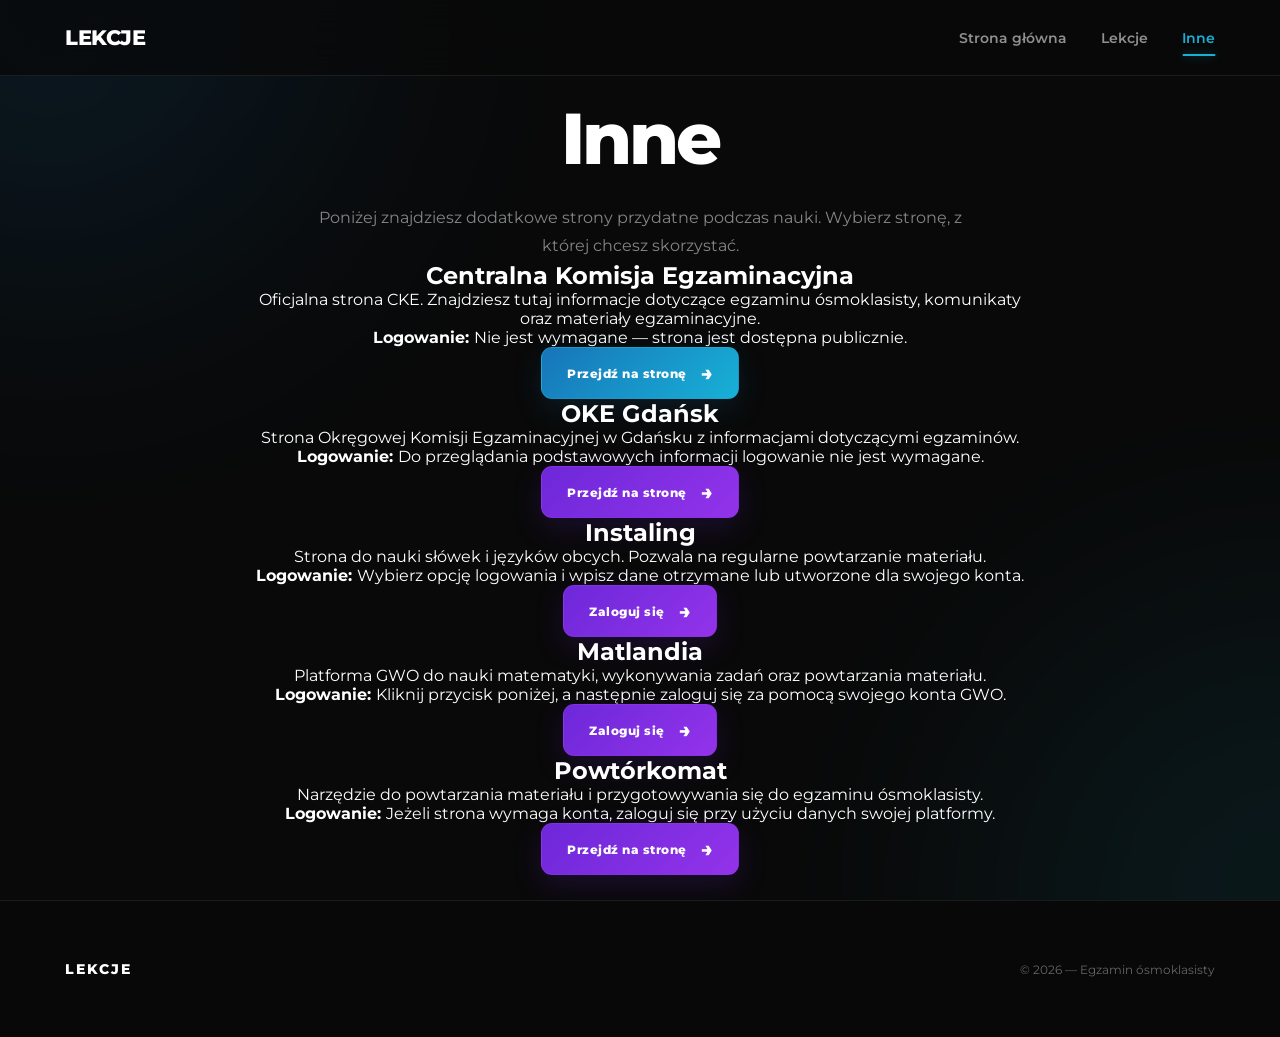
==== commit 94b9d5b9: "Update e8.html" ====
--- a/e8.html
+++ b/e8.html
@@ -14,7 +14,7 @@
 
     <meta
         name="description"
-        content="Dodatkowe materiały, strony i informacje przydatne w nauce."
+        content="Dodatkowe strony i materiały przydatne w nauce."
     >
 
     <link
@@ -27,11 +27,13 @@
         rel="stylesheet"
         href="style-e8.css"
     >
-        <link
+
+    <link
         rel="stylesheet"
         href="style-lekcje.css"
     >
-        <link
+
+    <link
         rel="stylesheet"
         href="style-glowna.css"
     >
@@ -64,9 +66,6 @@
     <nav class="navbar">
 
         <div class="nav-container">
-
-
-            <!-- LOGO -->
 
             <a
                 href="glowna.html"
@@ -75,8 +74,6 @@
                 LEKCJE
             </a>
 
-
-            <!-- HAMBURGER -->
 
             <div
                 class="hamburger"
@@ -94,8 +91,6 @@
             </div>
 
 
-            <!-- MENU -->
-
             <div
                 class="menu"
                 id="menu"
@@ -119,7 +114,6 @@
 
             </div>
 
-
         </div>
 
     </nav>
@@ -137,135 +131,291 @@
 
                 <div class="hero-content">
 
-
-                    <!-- TYTUŁ -->
-
                     <h1>
                         Inne
                     </h1>
 
-
-                    <!-- OPIS -->
-
                     <p>
-                        Tutaj znajdziesz dodatkowe strony, materiały
-                        i informacje, które mogą przydać się podczas
-                        nauki oraz przygotowań do egzaminu ósmoklasisty.
+                        Poniżej znajdziesz dodatkowe strony przydatne
+                        podczas nauki. Wybierz stronę, z której chcesz
+                        skorzystać.
                     </p>
 
 
                     <!-- =================================================
-                         CKE
+                         RAMKA 1 — CKE
                     ================================================== -->
 
-                    <div class="hero-buttons">
-
-                        <a
-                            href="https://cke.gov.pl/"
-                            class="primary-button lessons-button"
-                            target="_blank"
-                            rel="noopener noreferrer"
-                        >
-
-                            <span class="button-text">
+                    <div class="other-card">
+
+                        <div class="other-card-content">
+
+                            <h2>
                                 Centralna Komisja Egzaminacyjna
-                            </span>
-
-                            <span
-                                class="button-arrow"
-                                aria-hidden="true"
+                            </h2>
+
+                            <p>
+                                Oficjalna strona CKE. Znajdziesz tutaj
+                                informacje dotyczące egzaminu ósmoklasisty,
+                                komunikaty oraz materiały egzaminacyjne.
+                            </p>
+
+                            <div class="login-info">
+
+                                <strong>
+                                    Logowanie:
+                                </strong>
+
+                                <span>
+                                    Nie jest wymagane — strona jest dostępna publicznie.
+                                </span>
+
+                            </div>
+
+                            <a
+                                href="https://cke.gov.pl/"
+                                class="primary-button lessons-button"
+                                target="_blank"
+                                rel="noopener noreferrer"
                             >
-                                →
-                            </span>
-
-                        </a>
+
+                                <span class="button-text">
+                                    Przejdź na stronę
+                                </span>
+
+                                <span
+                                    class="button-arrow"
+                                    aria-hidden="true"
+                                >
+                                    →
+                                </span>
+
+                            </a>
+
+                        </div>
 
                     </div>
 
 
                     <!-- =================================================
-                         OKE GDAŃSK
+                         RAMKA 2 — OKE GDAŃSK
                     ================================================== -->
 
-                    <div class="hero-buttons">
-
-                        <a
-                            href="https://egzaminy.gov.pl/okegdansk"
-                            class="primary-button exam-button"
-                            target="_blank"
-                            rel="noopener noreferrer"
-                        >
-
-                            <span class="button-text">
-                                Okręgowa Komisja Egzaminacyjna - Gdańsk
-                            </span>
-
-                            <span
-                                class="button-arrow"
-                                aria-hidden="true"
+                    <div class="other-card">
+
+                        <div class="other-card-content">
+
+                            <h2>
+                                OKE Gdańsk
+                            </h2>
+
+                            <p>
+                                Strona Okręgowej Komisji Egzaminacyjnej
+                                w Gdańsku z informacjami dotyczącymi
+                                egzaminów.
+                            </p>
+
+                            <div class="login-info">
+
+                                <strong>
+                                    Logowanie:
+                                </strong>
+
+                                <span>
+                                    Do przeglądania podstawowych informacji
+                                    logowanie nie jest wymagane.
+                                </span>
+
+                            </div>
+
+                            <a
+                                href="https://egzaminy.gov.pl/okegdansk"
+                                class="primary-button exam-button"
+                                target="_blank"
+                                rel="noopener noreferrer"
                             >
-                                →
-                            </span>
-
-                        </a>
+
+                                <span class="button-text">
+                                    Przejdź na stronę
+                                </span>
+
+                                <span
+                                    class="button-arrow"
+                                    aria-hidden="true"
+                                >
+                                    →
+                                </span>
+
+                            </a>
+
+                        </div>
 
                     </div>
 
 
                     <!-- =================================================
-                         INSTALING
+                         RAMKA 3 — INSTALING
                     ================================================== -->
 
-                    <div class="hero-buttons">
-
-                        <a
-                            href="https://instaling.pl/teacher.php?page=login"
-                            class="primary-button exam-button"
-                            target="_blank"
-                            rel="noopener noreferrer"
-                        >
-
-                            <span class="button-text">
+                    <div class="other-card">
+
+                        <div class="other-card-content">
+
+                            <h2>
                                 Instaling
-                            </span>
-
-                            <span
-                                class="button-arrow"
-                                aria-hidden="true"
+                            </h2>
+
+                            <p>
+                                Strona do nauki słówek i języków obcych.
+                                Pozwala na regularne powtarzanie materiału.
+                            </p>
+
+                            <div class="login-info">
+
+                                <strong>
+                                    Logowanie:
+                                </strong>
+
+                                <span>
+                                    Wybierz opcję logowania i wpisz dane
+                                    otrzymane lub utworzone dla swojego konta.
+                                </span>
+
+                            </div>
+
+                            <a
+                                href="https://instaling.pl/teacher.php?page=login"
+                                class="primary-button exam-button"
+                                target="_blank"
+                                rel="noopener noreferrer"
                             >
-                                →
-                            </span>
-
-                        </a>
+
+                                <span class="button-text">
+                                    Zaloguj się
+                                </span>
+
+                                <span
+                                    class="button-arrow"
+                                    aria-hidden="true"
+                                >
+                                    →
+                                </span>
+
+                            </a>
+
+                        </div>
 
                     </div>
 
 
                     <!-- =================================================
-                         MATLANDIA / POWTÓRKOMAT
+                         RAMKA 4 — MATLANDIA
                     ================================================== -->
 
-                    <div class="hero-buttons">
-
-                        <a
-                            href="https://moje.gwo.pl/uzytkownik/?redirect=https%3A%2F%2Fmatlandia.gwo.pl%2F"
-                            class="primary-button exam-button"
-                            target="_blank"
-                            rel="noopener noreferrer"
-                        >
-
-                            <span class="button-text">
-                                Matlandia / Powtórkomat
-                            </span>
-
-                            <span
-                                class="button-arrow"
-                                aria-hidden="true"
+                    <div class="other-card">
+
+                        <div class="other-card-content">
+
+                            <h2>
+                                Matlandia
+                            </h2>
+
+                            <p>
+                                Platforma GWO do nauki matematyki,
+                                wykonywania zadań oraz powtarzania
+                                materiału.
+                            </p>
+
+                            <div class="login-info">
+
+                                <strong>
+                                    Logowanie:
+                                </strong>
+
+                                <span>
+                                    Kliknij przycisk poniżej, a następnie
+                                    zaloguj się za pomocą swojego konta GWO.
+                                </span>
+
+                            </div>
+
+                            <a
+                                href="https://moje.gwo.pl/uzytkownik/?redirect=https%3A%2F%2Fmatlandia.gwo.pl%2F"
+                                class="primary-button exam-button"
+                                target="_blank"
+                                rel="noopener noreferrer"
                             >
-                                →
-                            </span>
-
-                        </a>
+
+                                <span class="button-text">
+                                    Zaloguj się
+                                </span>
+
+                                <span
+                                    class="button-arrow"
+                                    aria-hidden="true"
+                                >
+                                    →
+                                </span>
+
+                            </a>
+
+                        </div>
+
+                    </div>
+
+
+                    <!-- =================================================
+                         RAMKA 5 — POWTÓRKOMAT
+                    ================================================== -->
+
+                    <div class="other-card">
+
+                        <div class="other-card-content">
+
+                            <h2>
+                                Powtórkomat
+                            </h2>
+
+                            <p>
+                                Narzędzie do powtarzania materiału
+                                i przygotowywania się do egzaminu
+                                ósmoklasisty.
+                            </p>
+
+                            <div class="login-info">
+
+                                <strong>
+                                    Logowanie:
+                                </strong>
+
+                                <span>
+                                    Jeżeli strona wymaga konta, zaloguj się
+                                    przy użyciu danych swojej platformy.
+                                </span>
+
+                            </div>
+
+                            <a
+                                href="https://moje.gwo.pl/uzytkownik/?redirect=https%3A%2F%2Fmatlandia.gwo.pl%2F"
+                                class="primary-button exam-button"
+                                target="_blank"
+                                rel="noopener noreferrer"
+                            >
+
+                                <span class="button-text">
+                                    Przejdź na stronę
+                                </span>
+
+                                <span
+                                    class="button-arrow"
+                                    aria-hidden="true"
+                                >
+                                    →
+                                </span>
+
+                            </a>
+
+                        </div>
 
                     </div>
 
@@ -313,20 +463,14 @@
             document.getElementById('menu');
 
 
-        /* =================================================
-           OTWIERANIE / ZAMYKANIE MENU
-        ================================================= */
-
         function toggleMenu() {
 
             hamburger.classList.toggle('active');
 
             menu.classList.toggle('active');
-
 
             const menuIsOpen =
                 menu.classList.contains('active');
-
 
             hamburger.setAttribute(
                 'aria-expanded',
@@ -349,10 +493,6 @@
         );
 
 
-        /* =================================================
-           OBSŁUGA KLAWIATURY DLA HAMBURGERA
-        ================================================= */
-
         hamburger.addEventListener(
             'keydown',
             event => {
@@ -372,10 +512,6 @@
         );
 
 
-        /* =================================================
-           ZAMYKANIE MENU PO KLIKNIĘCIU W LINK
-        ================================================= */
-
         document
             .querySelectorAll('.menu a')
             .forEach(link => {
@@ -384,13 +520,9 @@
                     'click',
                     () => {
 
-                        hamburger.classList.remove(
-                            'active'
-                        );
-
-                        menu.classList.remove(
-                            'active'
-                        );
+                        hamburger.classList.remove('active');
+
+                        menu.classList.remove('active');
 
                         hamburger.setAttribute(
                             'aria-expanded',
@@ -408,23 +540,15 @@
             });
 
 
-        /* =================================================
-           ZAMYKANIE MENU PO POWROCIE NA DESKTOP
-        ================================================= */
-
         window.addEventListener(
             'resize',
             () => {
 
                 if (window.innerWidth > 700) {
 
-                    hamburger.classList.remove(
-                        'active'
-                    );
-
-                    menu.classList.remove(
-                        'active'
-                    );
+                    hamburger.classList.remove('active');
+
+                    menu.classList.remove('active');
 
                     hamburger.setAttribute(
                         'aria-expanded',
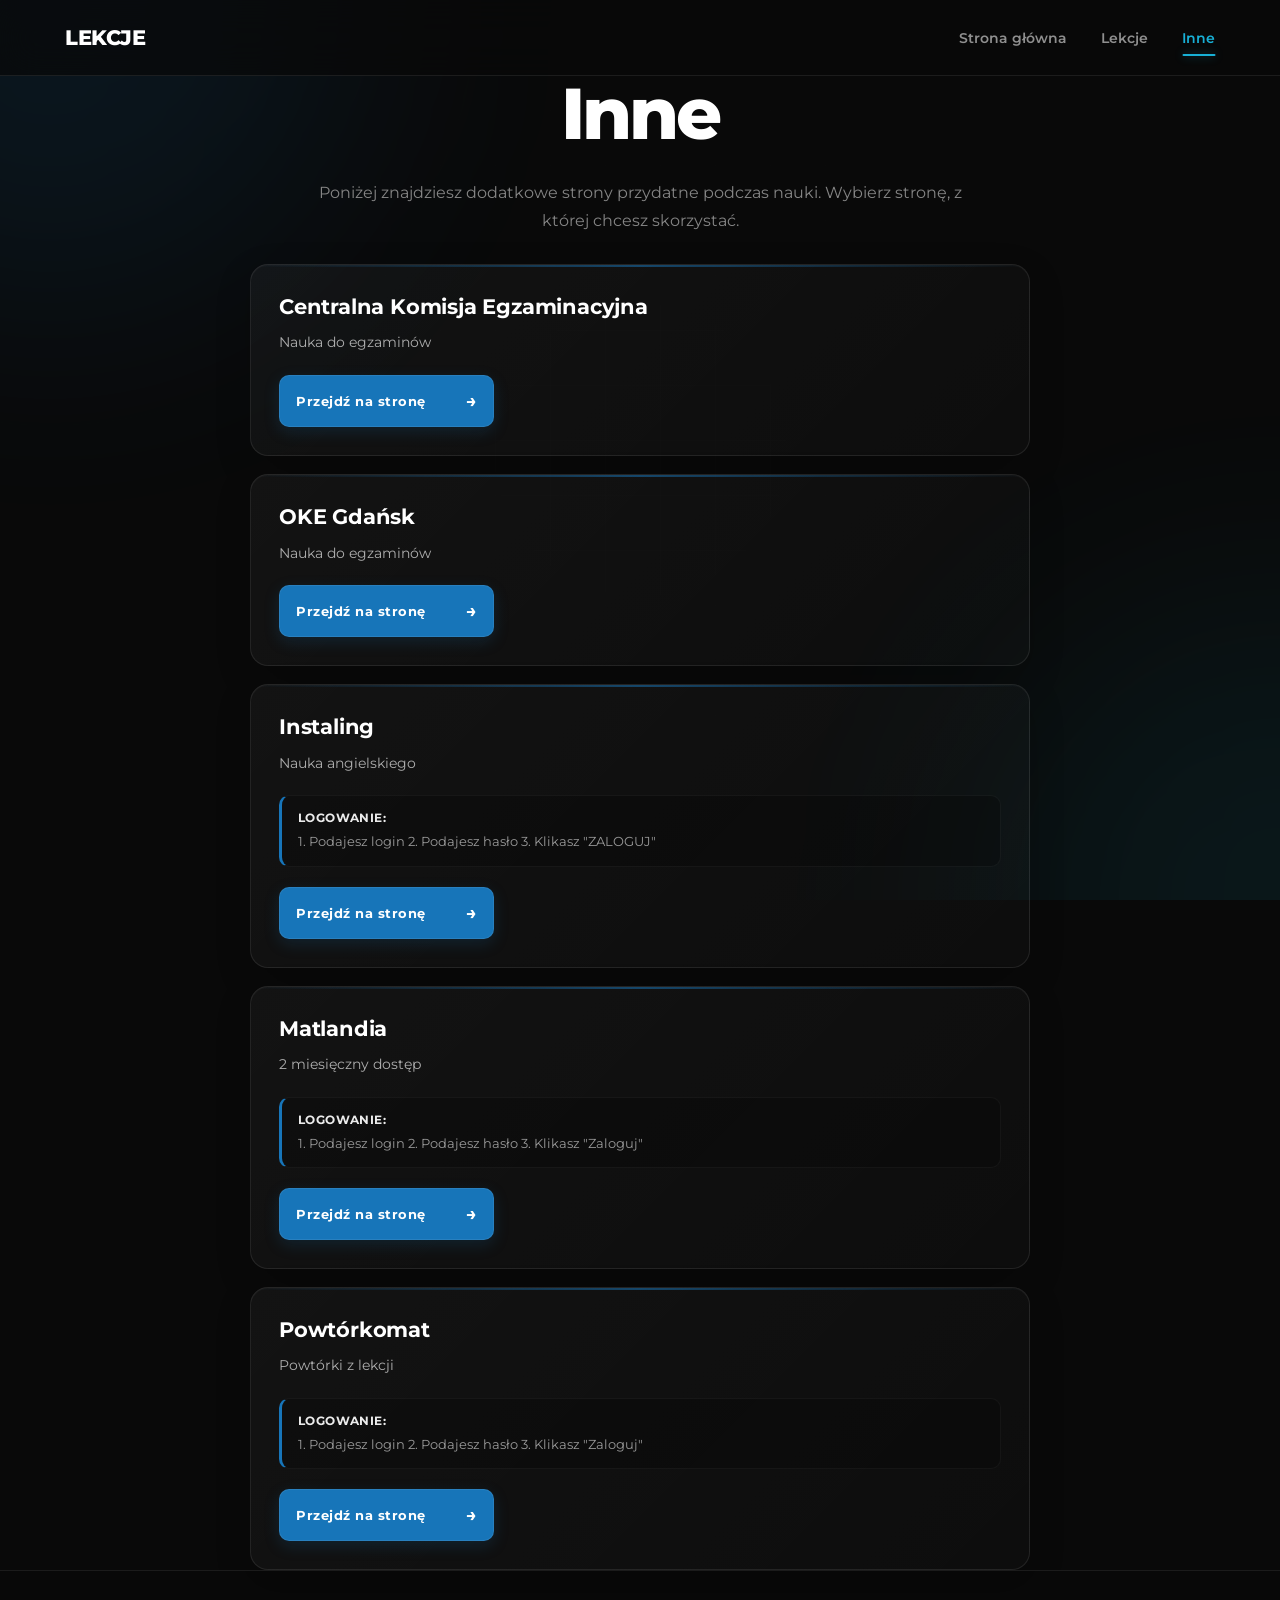
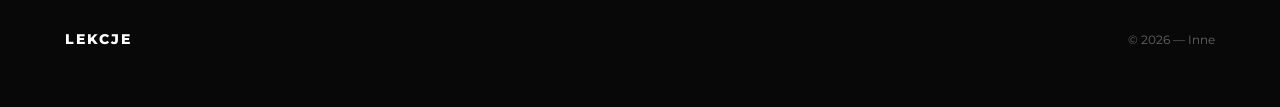
==== commit 76c684bd: "Update e8.html" ====
--- a/e8.html
+++ b/e8.html
@@ -155,22 +155,8 @@
                             </h2>
 
                             <p>
-                                Oficjalna strona CKE. Znajdziesz tutaj
-                                informacje dotyczące egzaminu ósmoklasisty,
-                                komunikaty oraz materiały egzaminacyjne.
+                                Nauka do egzaminów
                             </p>
-
-                            <div class="login-info">
-
-                                <strong>
-                                    Logowanie:
-                                </strong>
-
-                                <span>
-                                    Nie jest wymagane — strona jest dostępna publicznie.
-                                </span>
-
-                            </div>
 
                             <a
                                 href="https://cke.gov.pl/"
@@ -210,23 +196,8 @@
                             </h2>
 
                             <p>
-                                Strona Okręgowej Komisji Egzaminacyjnej
-                                w Gdańsku z informacjami dotyczącymi
-                                egzaminów.
+                                Nauka do egzaminów
                             </p>
-
-                            <div class="login-info">
-
-                                <strong>
-                                    Logowanie:
-                                </strong>
-
-                                <span>
-                                    Do przeglądania podstawowych informacji
-                                    logowanie nie jest wymagane.
-                                </span>
-
-                            </div>
 
                             <a
                                 href="https://egzaminy.gov.pl/okegdansk"
@@ -266,8 +237,7 @@
                             </h2>
 
                             <p>
-                                Strona do nauki słówek i języków obcych.
-                                Pozwala na regularne powtarzanie materiału.
+                                Nauka angielskiego
                             </p>
 
                             <div class="login-info">
@@ -277,8 +247,9 @@
                                 </strong>
 
                                 <span>
-                                    Wybierz opcję logowania i wpisz dane
-                                    otrzymane lub utworzone dla swojego konta.
+                                    1. Podajesz login
+                                    2. Podajesz hasło
+                                    3. Klikasz "ZALOGUJ"
                                 </span>
 
                             </div>
@@ -291,7 +262,7 @@
                             >
 
                                 <span class="button-text">
-                                    Zaloguj się
+                                    Przejdź na stronę
                                 </span>
 
                                 <span
@@ -321,9 +292,7 @@
                             </h2>
 
                             <p>
-                                Platforma GWO do nauki matematyki,
-                                wykonywania zadań oraz powtarzania
-                                materiału.
+                                2 miesięczny dostęp
                             </p>
 
                             <div class="login-info">
@@ -333,8 +302,9 @@
                                 </strong>
 
                                 <span>
-                                    Kliknij przycisk poniżej, a następnie
-                                    zaloguj się za pomocą swojego konta GWO.
+                                    1. Podajesz login
+                                    2. Podajesz hasło
+                                    3. Klikasz "Zaloguj"
                                 </span>
 
                             </div>
@@ -347,7 +317,7 @@
                             >
 
                                 <span class="button-text">
-                                    Zaloguj się
+                                    Przejdź na stronę
                                 </span>
 
                                 <span
@@ -377,9 +347,7 @@
                             </h2>
 
                             <p>
-                                Narzędzie do powtarzania materiału
-                                i przygotowywania się do egzaminu
-                                ósmoklasisty.
+                                Powtórki z lekcji
                             </p>
 
                             <div class="login-info">
@@ -389,8 +357,9 @@
                                 </strong>
 
                                 <span>
-                                    Jeżeli strona wymaga konta, zaloguj się
-                                    przy użyciu danych swojej platformy.
+                                    1. Podajesz login
+                                    2. Podajesz hasło
+                                    3. Klikasz "Zaloguj"
                                 </span>
 
                             </div>
@@ -442,7 +411,7 @@
             </strong>
 
             <span>
-                © 2026 — Egzamin ósmoklasisty
+                © 2026 — Inne
             </span>
 
         </div>
--- a/style-e8.css
+++ b/style-e8.css
@@ -1,441 +1,416 @@
-<!DOCTYPE html>
-<html lang="pl">
-
-<head>
-
-    <meta charset="UTF-8">
-
-    <meta
-        name="viewport"
-        content="width=device-width, initial-scale=1.0"
-    >
-
-    <title>LEKCJE | Inne</title>
-
-    <meta
-        name="description"
-        content="Dodatkowe strony i materiały przydatne w nauce."
-    >
-
-    <link
-        rel="icon"
-        type="image/png"
-        href="Polak.png"
-    >
-
-    <link
-        rel="stylesheet"
-        href="style-e8.css"
-    >
-
-</head>
-
-
-<body>
-
-
-    <!-- =====================================================
-         TŁO
-    ====================================================== -->
-
-    <div class="background">
-
-        <div class="background-glow glow-one"></div>
-
-        <div class="background-glow glow-two"></div>
-
-        <div class="grid"></div>
-
-    </div>
-
-
-    <!-- =====================================================
-         NAVBAR
-    ====================================================== -->
-
-    <nav class="navbar">
-
-        <div class="nav-container">
-
-
-            <!-- LOGO -->
-
-            <a
-                href="glowna.html"
-                class="logo"
-            >
-                LEKCJE
-            </a>
-
-
-            <!-- HAMBURGER -->
-
-            <div
-                class="hamburger"
-                id="hamburger"
-                role="button"
-                tabindex="0"
-                aria-label="Otwórz menu"
-                aria-expanded="false"
-            >
-
-                <span></span>
-                <span></span>
-                <span></span>
-
-            </div>
-
-
-            <!-- MENU -->
-
-            <div
-                class="menu"
-                id="menu"
-            >
-
-                <a href="glowna.html">
-                    Strona główna
-                </a>
-
-                <a href="lekcje.html">
-                    Lekcje
-                </a>
-
-                <a
-                    href="e8.html"
-                    class="active"
-                    aria-current="page"
-                >
-                    Inne
-                </a>
-
-            </div>
-
-
-        </div>
-
-    </nav>
-
-
-    <!-- =====================================================
-         GŁÓWNA ZAWARTOŚĆ
-    ====================================================== -->
-
-    <main>
-
-        <section class="hero">
-
-            <div class="hero-container">
-
-                <div class="hero-content">
-
-
-                    <!-- TYTUŁ -->
-
-                    <h1>
-                        Inne
-                    </h1>
-
-
-                    <!-- OPIS -->
-
-                    <p>
-                        Poniżej znajdują się linki do najważniejszych stron
-                        do nauki. Między innymi Matlandia oraz strony
-                        do nauki i przygotowania do egzaminów.
-                    </p>
-
-
-                    <!-- =================================================
-                         CKE
-                    ================================================== -->
-
-                    <div class="hero-buttons">
-
-                        <a
-                            href="https://cke.gov.pl/"
-                            class="primary-button lessons-button"
-                            target="_blank"
-                            rel="noopener noreferrer"
-                        >
-
-                            <span class="button-text">
-                                Centralna Komisja Egzaminacyjna
-                            </span>
-
-                            <span
-                                class="button-arrow"
-                                aria-hidden="true"
-                            >
-                                →
-                            </span>
-
-                        </a>
-
-                    </div>
-
-
-                    <!-- =================================================
-                         OKE GDAŃSK
-                    ================================================== -->
-
-                    <div class="hero-buttons">
-
-                        <a
-                            href="https://egzaminy.gov.pl/okegdansk"
-                            class="primary-button exam-button"
-                            target="_blank"
-                            rel="noopener noreferrer"
-                        >
-
-                            <span class="button-text">
-                                Okręgowa Komisja Egzaminacyjna - Gdańsk
-                            </span>
-
-                            <span
-                                class="button-arrow"
-                                aria-hidden="true"
-                            >
-                                →
-                            </span>
-
-                        </a>
-
-                    </div>
-
-
-                    <!-- =================================================
-                         INSTALING
-                    ================================================== -->
-
-                    <div class="hero-buttons">
-
-                        <a
-                            href="https://instaling.pl/teacher.php?page=login"
-                            class="primary-button exam-button"
-                            target="_blank"
-                            rel="noopener noreferrer"
-                        >
-
-                            <span class="button-text">
-                                Instaling
-                            </span>
-
-                            <span
-                                class="button-arrow"
-                                aria-hidden="true"
-                            >
-                                →
-                            </span>
-
-                        </a>
-
-                    </div>
-
-
-                    <!-- =================================================
-                         MATLANDIA / POWTÓRKOMAT
-                    ================================================== -->
-
-                    <div class="hero-buttons">
-
-                        <a
-                            href="https://moje.gwo.pl/uzytkownik/?redirect=https%3A%2F%2Fmatlandia.gwo.pl%2F"
-                            class="primary-button exam-button"
-                            target="_blank"
-                            rel="noopener noreferrer"
-                        >
-
-                            <span class="button-text">
-                                Matlandia / Powtórkomat
-                            </span>
-
-                            <span
-                                class="button-arrow"
-                                aria-hidden="true"
-                            >
-                                →
-                            </span>
-
-                        </a>
-
-                    </div>
-
-
-                </div>
-
-            </div>
-
-        </section>
-
-    </main>
-
-
-    <!-- =====================================================
-         FOOTER
-    ====================================================== -->
-
-    <footer>
-
-        <div class="footer-container">
-
-            <strong>
-                LEKCJE
-            </strong>
-
-            <span>
-                © 2026 — Egzamin ósmoklasisty
-            </span>
-
-        </div>
-
-    </footer>
-
-
-    <!-- =====================================================
-         JAVASCRIPT
-    ====================================================== -->
-
-    <script>
-
-        const hamburger =
-            document.getElementById('hamburger');
-
-        const menu =
-            document.getElementById('menu');
-
-
-        /* =================================================
-           OTWIERANIE / ZAMYKANIE MENU
-        ================================================= */
-
-        function toggleMenu() {
-
-            hamburger.classList.toggle('active');
-
-            menu.classList.toggle('active');
-
-
-            const menuIsOpen =
-                menu.classList.contains('active');
-
-
-            hamburger.setAttribute(
-                'aria-expanded',
-                menuIsOpen ? 'true' : 'false'
-            );
-
-            hamburger.setAttribute(
-                'aria-label',
-                menuIsOpen
-                    ? 'Zamknij menu'
-                    : 'Otwórz menu'
-            );
-
-        }
-
-
-        hamburger.addEventListener(
-            'click',
-            toggleMenu
+/* =====================================================
+   PODSTRONA „INNE” — KARTY
+===================================================== */
+
+.other-card {
+
+    width: 100%;
+    max-width: 900px;
+
+    margin: 22px auto 0;
+
+    padding: 28px;
+
+    position: relative;
+
+    background:
+        linear-gradient(
+            135deg,
+            rgba(255, 255, 255, 0.045),
+            rgba(255, 255, 255, 0.018)
         );
 
-
-        /* =================================================
-           OBSŁUGA KLAWIATURY DLA HAMBURGERA
-        ================================================= */
-
-        hamburger.addEventListener(
-            'keydown',
-            event => {
-
-                if (
-                    event.key === 'Enter' ||
-                    event.key === ' '
-                ) {
-
-                    event.preventDefault();
-
-                    toggleMenu();
-
-                }
-
-            }
+    border: 1px solid rgba(255, 255, 255, 0.085);
+
+    border-radius: 18px;
+
+    text-align: left;
+
+    box-shadow:
+        0 12px 35px rgba(0, 0, 0, 0.20),
+        inset 0 1px 0 rgba(255, 255, 255, 0.025);
+
+    overflow: hidden;
+
+    transition:
+        transform 0.25s ease,
+        border-color 0.25s ease,
+        background 0.25s ease,
+        box-shadow 0.25s ease;
+}
+
+
+/* =====================================================
+   DELIKATNY AKCENT W KARCIE
+===================================================== */
+
+.other-card::before {
+
+    content: "";
+
+    position: absolute;
+
+    top: 0;
+    left: 0;
+
+    width: 100%;
+    height: 2px;
+
+    background:
+        linear-gradient(
+            90deg,
+            transparent,
+            rgba(23, 117, 185, 0.75),
+            transparent
         );
 
-
-        /* =================================================
-           ZAMYKANIE MENU PO KLIKNIĘCIU W LINK
-        ================================================= */
-
-        document
-            .querySelectorAll('.menu a')
-            .forEach(link => {
-
-                link.addEventListener(
-                    'click',
-                    () => {
-
-                        hamburger.classList.remove(
-                            'active'
-                        );
-
-                        menu.classList.remove(
-                            'active'
-                        );
-
-                        hamburger.setAttribute(
-                            'aria-expanded',
-                            'false'
-                        );
-
-                        hamburger.setAttribute(
-                            'aria-label',
-                            'Otwórz menu'
-                        );
-
-                    }
-                );
-
-            });
-
-
-        /* =================================================
-           ZAMYKANIE MENU PO POWROCIE NA DESKTOP
-        ================================================= */
-
-        window.addEventListener(
-            'resize',
-            () => {
-
-                if (window.innerWidth > 700) {
-
-                    hamburger.classList.remove(
-                        'active'
-                    );
-
-                    menu.classList.remove(
-                        'active'
-                    );
-
-                    hamburger.setAttribute(
-                        'aria-expanded',
-                        'false'
-                    );
-
-                    hamburger.setAttribute(
-                        'aria-label',
-                        'Otwórz menu'
-                    );
-
-                }
-
-            }
+    opacity: 0.7;
+
+    transition:
+        opacity 0.25s ease;
+}
+
+
+.other-card:hover {
+
+    transform: translateY(-4px);
+
+    background:
+        linear-gradient(
+            135deg,
+            rgba(255, 255, 255, 0.055),
+            rgba(255, 255, 255, 0.025)
         );
 
-    </script>
-
-
-</body>
-
-</html>
+    border-color: rgba(23, 117, 185, 0.35);
+
+    box-shadow:
+        0 16px 40px rgba(0, 0, 0, 0.25),
+        0 0 25px rgba(23, 117, 185, 0.045);
+}
+
+
+.other-card:hover::before {
+
+    opacity: 1;
+}
+
+
+/* =====================================================
+   ZAWARTOŚĆ
+===================================================== */
+
+.other-card-content {
+
+    position: relative;
+
+    z-index: 1;
+}
+
+
+/* =====================================================
+   TYTUŁ
+===================================================== */
+
+.other-card h2 {
+
+    margin: 0 0 11px;
+
+    color: #ffffff;
+
+    font-size: 21px;
+
+    font-weight: 700;
+
+    line-height: 1.3;
+
+    letter-spacing: -0.2px;
+}
+
+
+/* =====================================================
+   OPIS
+===================================================== */
+
+.other-card p {
+
+    margin: 0 0 20px;
+
+    color: rgba(255, 255, 255, 0.66);
+
+    font-size: 14px;
+
+    line-height: 1.7;
+}
+
+
+/* =====================================================
+   INFORMACJA O LOGOWANIU
+===================================================== */
+
+.login-info {
+
+    display: flex;
+
+    flex-direction: column;
+
+    gap: 6px;
+
+    margin-bottom: 20px;
+
+    padding: 14px 16px;
+
+    background: rgba(0, 0, 0, 0.20);
+
+    border: 1px solid rgba(255, 255, 255, 0.045);
+
+    border-left: 3px solid #1775b9;
+
+    border-radius: 10px;
+}
+
+
+.login-info strong {
+
+    color: rgba(255, 255, 255, 0.92);
+
+    font-size: 12px;
+
+    font-weight: 700;
+
+    text-transform: uppercase;
+
+    letter-spacing: 0.4px;
+}
+
+
+.login-info span {
+
+    color: rgba(255, 255, 255, 0.58);
+
+    font-size: 13px;
+
+    line-height: 1.55;
+}
+
+
+/* =====================================================
+   PRZYCISK
+   HTML UŻYWA .primary-button
+===================================================== */
+
+.other-card .primary-button {
+
+    display: inline-flex;
+
+    align-items: center;
+
+    justify-content: space-between;
+
+    gap: 28px;
+
+    min-width: 215px;
+
+    padding: 12px 16px;
+
+    border: 1px solid rgba(255, 255, 255, 0.08);
+
+    border-radius: 10px;
+
+    background: #1775b9;
+
+    color: #ffffff;
+
+    text-decoration: none;
+
+    font-size: 13px;
+
+    font-weight: 700;
+
+    box-shadow:
+        0 5px 16px rgba(23, 117, 185, 0.18);
+
+    transition:
+        background 0.2s ease,
+        transform 0.2s ease,
+        border-color 0.2s ease,
+        box-shadow 0.2s ease;
+}
+
+
+.other-card .primary-button:hover {
+
+    background: #18b0d6;
+
+    border-color: rgba(255, 255, 255, 0.14);
+
+    transform: translateY(-2px);
+
+    box-shadow:
+        0 8px 22px rgba(24, 176, 214, 0.20);
+}
+
+
+/* =====================================================
+   TEKST PRZYCISKU
+===================================================== */
+
+.other-card .button-text {
+
+    white-space: nowrap;
+}
+
+
+/* =====================================================
+   STRZAŁKA
+===================================================== */
+
+.other-card .button-arrow {
+
+    display: inline-flex;
+
+    align-items: center;
+
+    justify-content: center;
+
+    font-size: 18px;
+
+    line-height: 1;
+
+    transition:
+        transform 0.2s ease;
+}
+
+
+.other-card .primary-button:hover .button-arrow {
+
+    transform: translateX(4px);
+}
+
+
+/* =====================================================
+   ODSTĘPY POMIĘDZY KARTAMI
+===================================================== */
+
+.hero-content > .other-card + .other-card {
+
+    margin-top: 18px;
+}
+
+
+/* =====================================================
+   PIERWSZA KARTA
+===================================================== */
+
+.hero-content > .other-card:first-of-type {
+
+    margin-top: 28px;
+}
+
+
+/* =====================================================
+   MOBILE
+===================================================== */
+
+@media (max-width: 700px) {
+
+    .other-card {
+
+        margin-top: 18px;
+
+        padding: 21px;
+
+        border-radius: 15px;
+    }
+
+
+    .hero-content > .other-card:first-of-type {
+
+        margin-top: 22px;
+    }
+
+
+    .other-card h2 {
+
+        margin-bottom: 9px;
+
+        font-size: 18px;
+
+        line-height: 1.35;
+    }
+
+
+    .other-card p {
+
+        margin-bottom: 17px;
+
+        font-size: 13px;
+
+        line-height: 1.65;
+    }
+
+
+    .login-info {
+
+        gap: 5px;
+
+        margin-bottom: 17px;
+
+        padding: 13px 14px;
+
+        border-radius: 9px;
+    }
+
+
+    .login-info strong {
+
+        font-size: 11px;
+    }
+
+
+    .login-info span {
+
+        font-size: 12px;
+
+        line-height: 1.55;
+    }
+
+
+    .other-card .primary-button {
+
+        width: 100%;
+
+        min-width: 0;
+
+        padding: 12px 15px;
+
+        border-radius: 9px;
+    }
+
+}
+
+
+/* =====================================================
+   BARDZO MAŁE EKRANY
+===================================================== */
+
+@media (max-width: 380px) {
+
+    .other-card {
+
+        padding: 18px;
+    }
+
+
+    .other-card h2 {
+
+        font-size: 17px;
+    }
+
+
+    .other-card .primary-button {
+
+        font-size: 12px;
+    }
+
+}
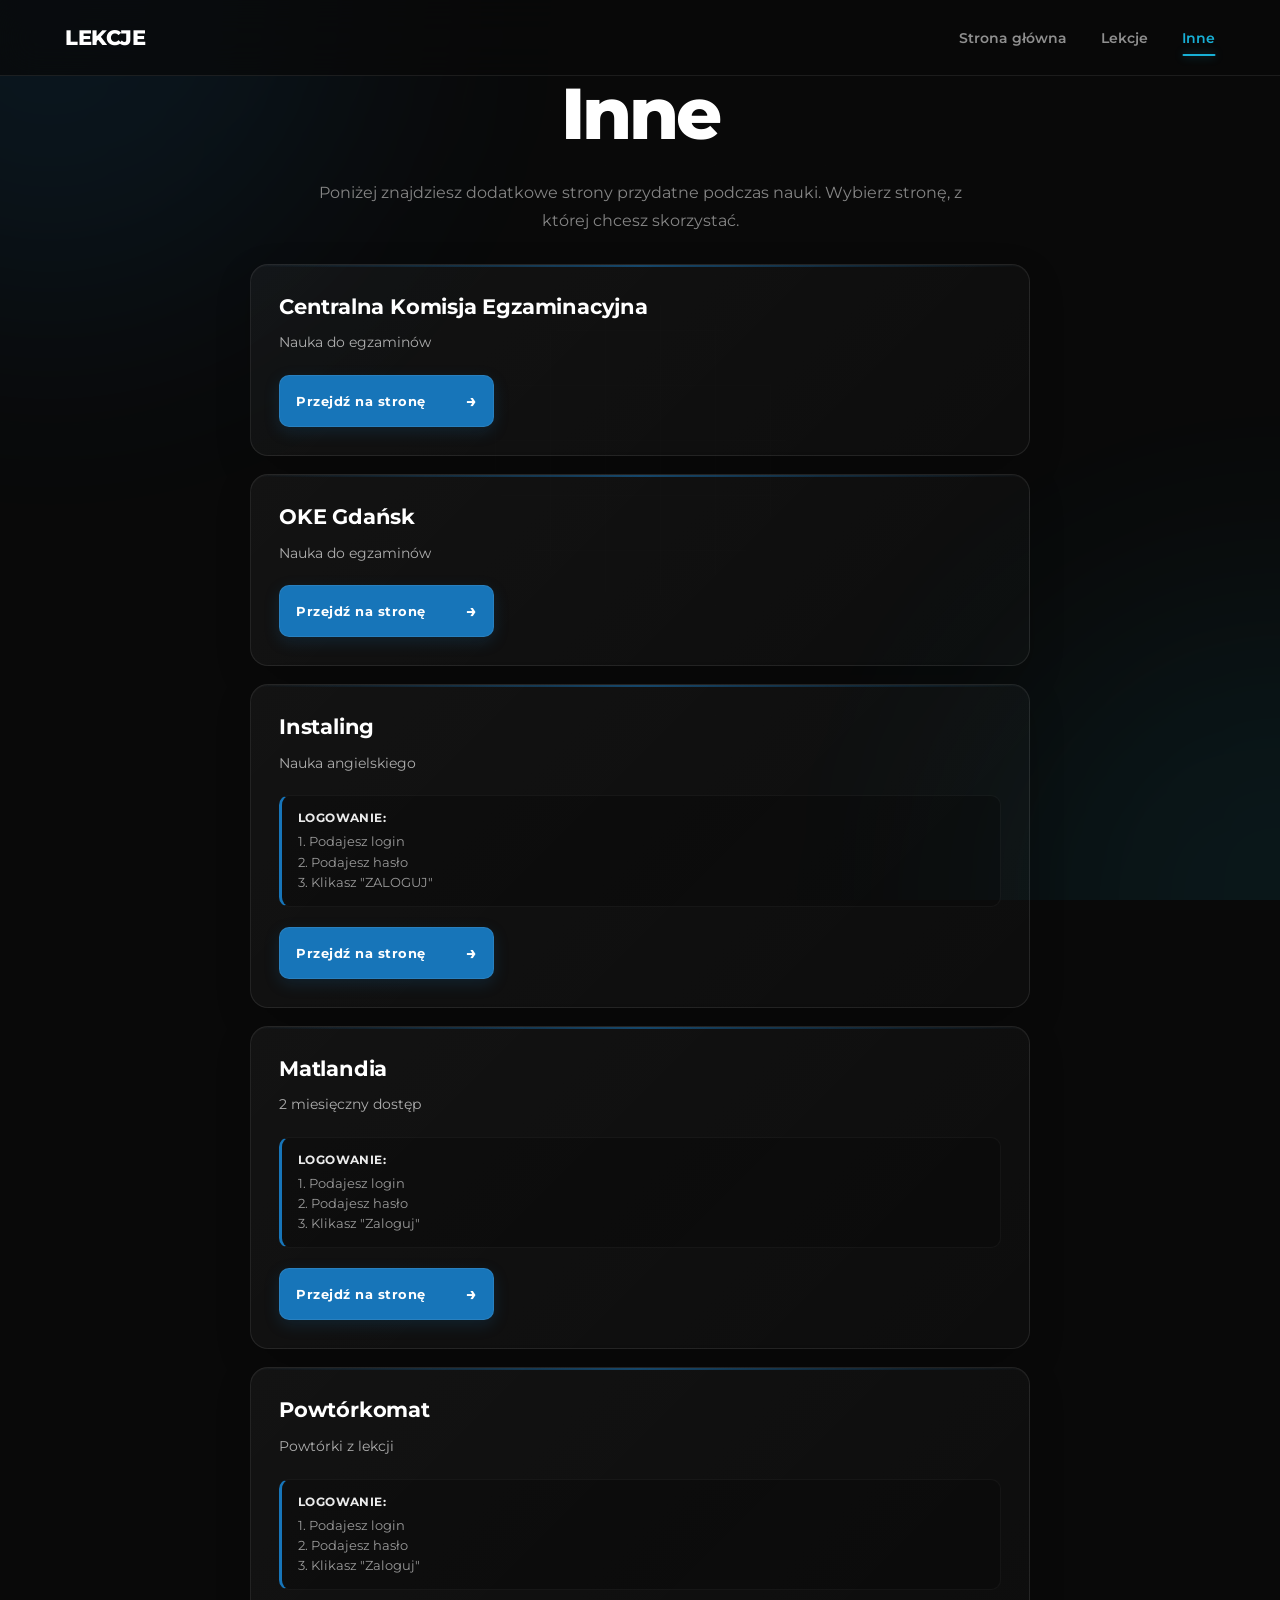
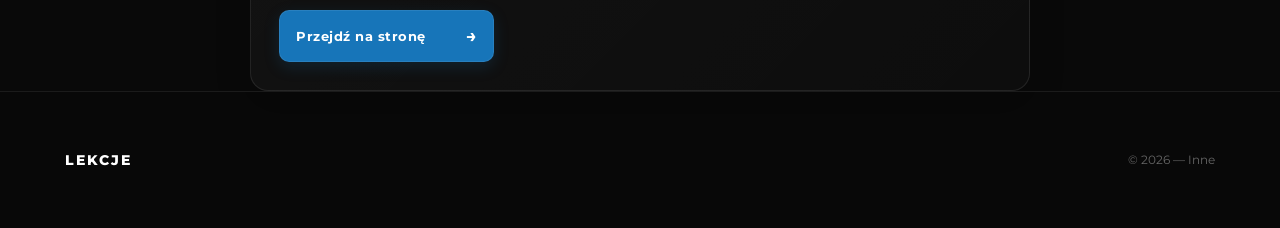
==== commit 11209ea1: "Update e8.html" ====
--- a/e8.html
+++ b/e8.html
@@ -247,8 +247,8 @@
                                 </strong>
 
                                 <span>
-                                    1. Podajesz login
-                                    2. Podajesz hasło
+                                    1. Podajesz login<br>
+                                    2. Podajesz hasło<br>
                                     3. Klikasz "ZALOGUJ"
                                 </span>
 
@@ -302,8 +302,8 @@
                                 </strong>
 
                                 <span>
-                                    1. Podajesz login
-                                    2. Podajesz hasło
+                                    1. Podajesz login<br>
+                                    2. Podajesz hasło<br>
                                     3. Klikasz "Zaloguj"
                                 </span>
 
@@ -357,8 +357,8 @@
                                 </strong>
 
                                 <span>
-                                    1. Podajesz login
-                                    2. Podajesz hasło
+                                    1. Podajesz login<br>
+                                    2. Podajesz hasło<br>
                                     3. Klikasz "Zaloguj"
                                 </span>
 
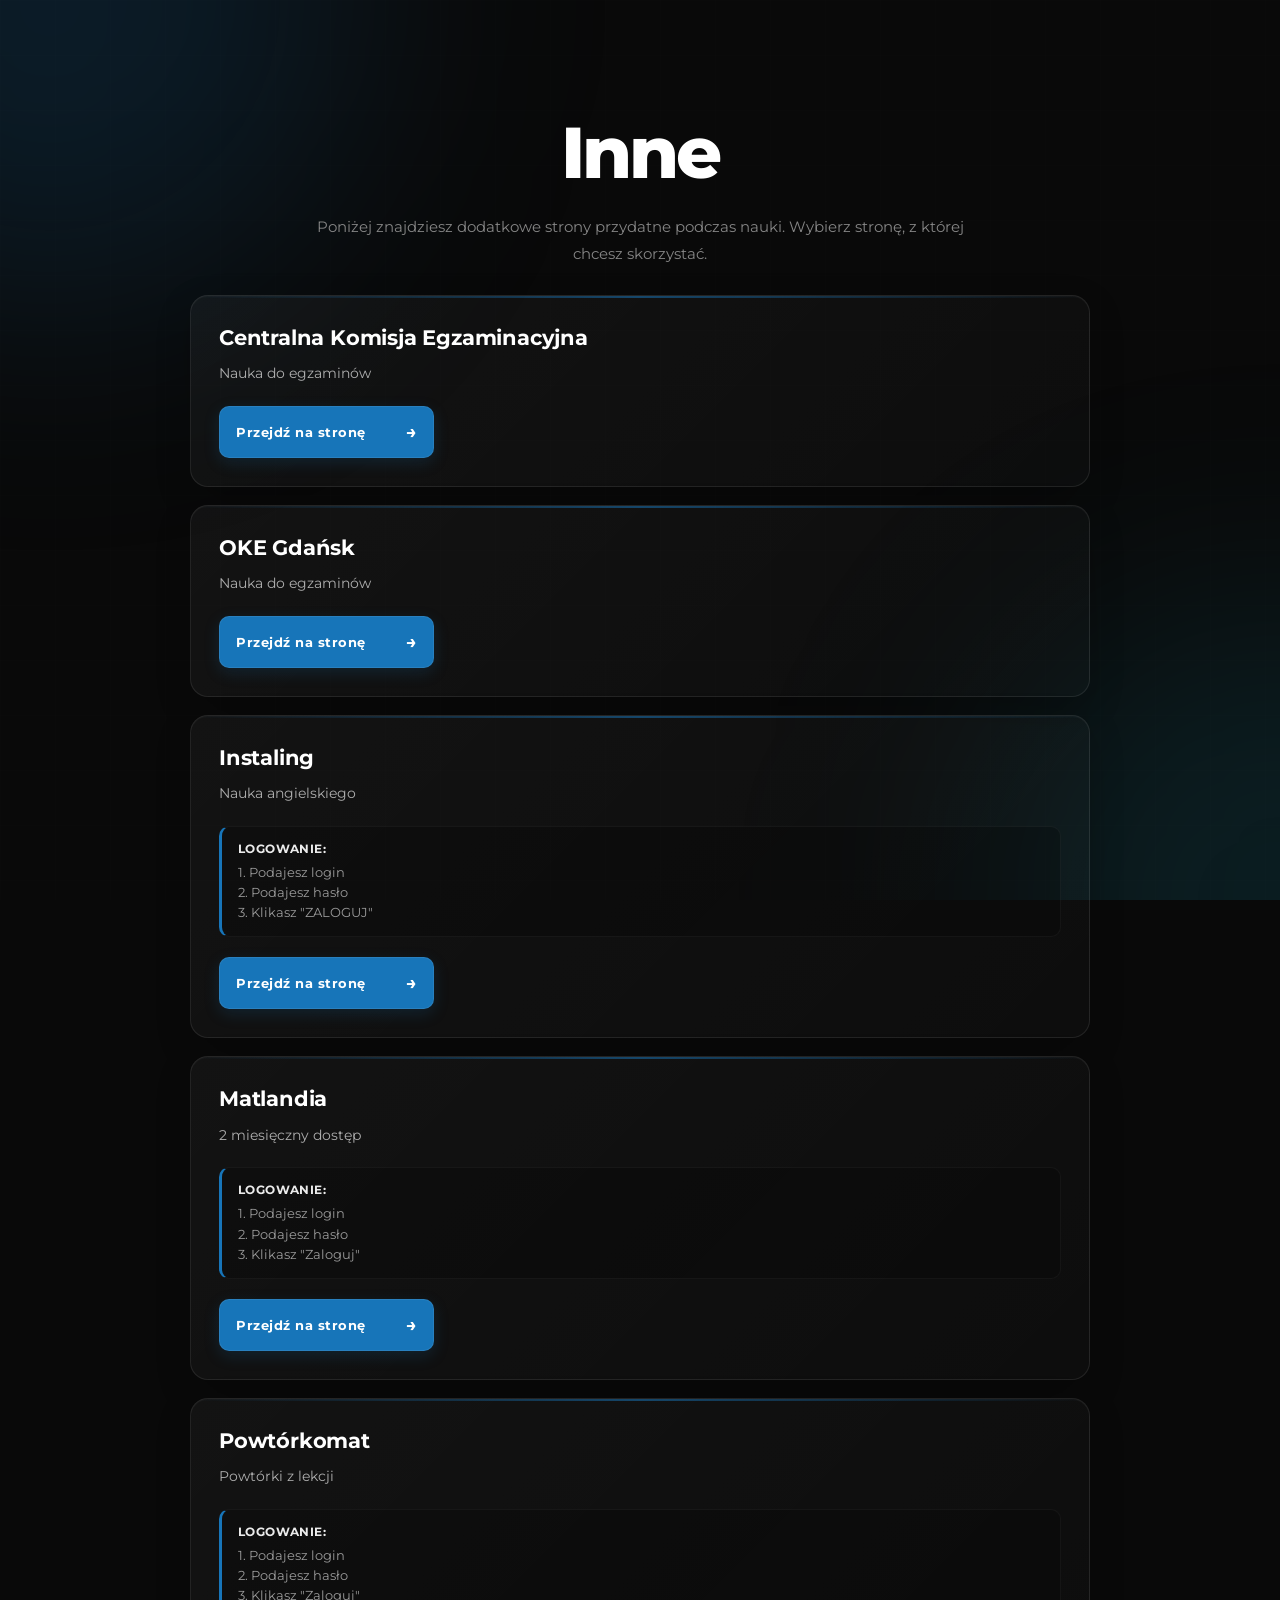
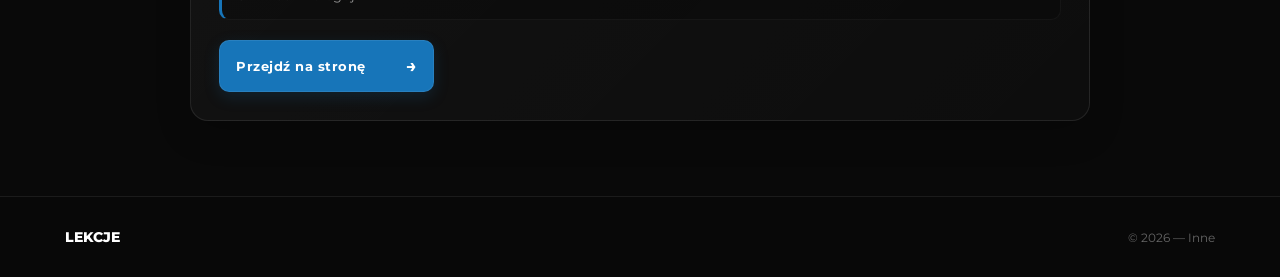
==== commit bb113869: "Add files via upload" ====
--- a/e8.html
+++ b/e8.html
@@ -1,139 +1,31 @@
 <!DOCTYPE html>
 <html lang="pl">
-
 <head>
-
     <meta charset="UTF-8">
-
-    <meta
-        name="viewport"
-        content="width=device-width, initial-scale=1.0"
-    >
+    <meta name="viewport" content="width=device-width, initial-scale=1.0, viewport-fit=cover">
 
     <title>LEKCJE | Inne</title>
-
-    <meta
-        name="description"
-        content="Dodatkowe strony i materiały przydatne w nauce."
-    >
-
-    <link
-        rel="icon"
-        type="image/png"
-        href="Polak.png"
-    >
-
-    <link
-        rel="stylesheet"
-        href="style-e8.css"
-    >
-
-    <link
-        rel="stylesheet"
-        href="style-lekcje.css"
-    >
-
-    <link
-        rel="stylesheet"
-        href="style-glowna.css"
-    >
-
+    <meta name="description" content="Dodatkowe strony i materiały przydatne w nauce.">
+
+    <link rel="icon" type="image/png" href="Polak.png">
+    <link rel="stylesheet" href="style-glowna.css">
+    <link rel="stylesheet" href="style-e8.css">
 </head>
-
-
 <body>
 
-
-    <!-- =====================================================
-         TŁO
-    ====================================================== -->
-
-    <div class="background">
-
+    <!-- TŁO -->
+    <div class="background" aria-hidden="true">
         <div class="background-glow glow-one"></div>
-
         <div class="background-glow glow-two"></div>
-
         <div class="grid"></div>
-
     </div>
 
-
-    <!-- =====================================================
-         NAVBAR
-    ====================================================== -->
-
-    <nav class="navbar">
-
-        <div class="nav-container">
-
-            <a
-                href="glowna.html"
-                class="logo"
-            >
-                LEKCJE
-            </a>
-
-
-            <div
-                class="hamburger"
-                id="hamburger"
-                role="button"
-                tabindex="0"
-                aria-label="Otwórz menu"
-                aria-expanded="false"
-            >
-
-                <span></span>
-                <span></span>
-                <span></span>
-
-            </div>
-
-
-            <div
-                class="menu"
-                id="menu"
-            >
-
-                <a href="glowna.html">
-                    Strona główna
-                </a>
-
-                <a href="lekcje.html">
-                    Lekcje
-                </a>
-
-                <a
-                    href="e8.html"
-                    class="active"
-                    aria-current="page"
-                >
-                    Inne
-                </a>
-
-            </div>
-
-        </div>
-
-    </nav>
-
-
-    <!-- =====================================================
-         GŁÓWNA ZAWARTOŚĆ
-    ====================================================== -->
-
+    <!-- GŁÓWNA ZAWARTOŚĆ -->
     <main>
-
-        <section class="hero">
-
+        <section class="hero other-page">
             <div class="hero-container">
-
                 <div class="hero-content">
-
-                    <h1>
-                        Inne
-                    </h1>
+                    <h1>Inne</h1>
 
                     <p>
                         Poniżej znajdziesz dodatkowe strony przydatne
@@ -141,22 +33,11 @@
                         skorzystać.
                     </p>
 
-
-                    <!-- =================================================
-                         RAMKA 1 — CKE
-                    ================================================== -->
-
+                    <!-- KARTA 1 — CKE -->
                     <div class="other-card">
-
                         <div class="other-card-content">
-
-                            <h2>
-                                Centralna Komisja Egzaminacyjna
-                            </h2>
-
-                            <p>
-                                Nauka do egzaminów
-                            </p>
+                            <h2>Centralna Komisja Egzaminacyjna</h2>
+                            <p>Nauka do egzaminów</p>
 
                             <a
                                 href="https://cke.gov.pl/"
@@ -164,40 +45,17 @@
                                 target="_blank"
                                 rel="noopener noreferrer"
                             >
-
-                                <span class="button-text">
-                                    Przejdź na stronę
-                                </span>
-
-                                <span
-                                    class="button-arrow"
-                                    aria-hidden="true"
-                                >
-                                    →
-                                </span>
-
+                                <span class="button-text">Przejdź na stronę</span>
+                                <span class="button-arrow" aria-hidden="true">→</span>
                             </a>
-
                         </div>
-
                     </div>
 
-
-                    <!-- =================================================
-                         RAMKA 2 — OKE GDAŃSK
-                    ================================================== -->
-
+                    <!-- KARTA 2 — OKE GDAŃSK -->
                     <div class="other-card">
-
                         <div class="other-card-content">
-
-                            <h2>
-                                OKE Gdańsk
-                            </h2>
-
-                            <p>
-                                Nauka do egzaminów
-                            </p>
+                            <h2>OKE Gdańsk</h2>
+                            <p>Nauka do egzaminów</p>
 
                             <a
                                 href="https://egzaminy.gov.pl/okegdansk"
@@ -205,53 +63,25 @@
                                 target="_blank"
                                 rel="noopener noreferrer"
                             >
-
-                                <span class="button-text">
-                                    Przejdź na stronę
-                                </span>
-
-                                <span
-                                    class="button-arrow"
-                                    aria-hidden="true"
-                                >
-                                    →
-                                </span>
-
+                                <span class="button-text">Przejdź na stronę</span>
+                                <span class="button-arrow" aria-hidden="true">→</span>
                             </a>
-
                         </div>
-
                     </div>
 
-
-                    <!-- =================================================
-                         RAMKA 3 — INSTALING
-                    ================================================== -->
-
+                    <!-- KARTA 3 — INSTALING -->
                     <div class="other-card">
-
                         <div class="other-card-content">
-
-                            <h2>
-                                Instaling
-                            </h2>
-
-                            <p>
-                                Nauka angielskiego
-                            </p>
+                            <h2>Instaling</h2>
+                            <p>Nauka angielskiego</p>
 
                             <div class="login-info">
-
-                                <strong>
-                                    Logowanie:
-                                </strong>
-
+                                <strong>Logowanie:</strong>
                                 <span>
                                     1. Podajesz login<br>
                                     2. Podajesz hasło<br>
                                     3. Klikasz "ZALOGUJ"
                                 </span>
-
                             </div>
 
                             <a
@@ -260,53 +90,25 @@
                                 target="_blank"
                                 rel="noopener noreferrer"
                             >
-
-                                <span class="button-text">
-                                    Przejdź na stronę
-                                </span>
-
-                                <span
-                                    class="button-arrow"
-                                    aria-hidden="true"
-                                >
-                                    →
-                                </span>
-
+                                <span class="button-text">Przejdź na stronę</span>
+                                <span class="button-arrow" aria-hidden="true">→</span>
                             </a>
-
                         </div>
-
                     </div>
 
-
-                    <!-- =================================================
-                         RAMKA 4 — MATLANDIA
-                    ================================================== -->
-
+                    <!-- KARTA 4 — MATLANDIA -->
                     <div class="other-card">
-
                         <div class="other-card-content">
-
-                            <h2>
-                                Matlandia
-                            </h2>
-
-                            <p>
-                                2 miesięczny dostęp
-                            </p>
+                            <h2>Matlandia</h2>
+                            <p>2 miesięczny dostęp</p>
 
                             <div class="login-info">
-
-                                <strong>
-                                    Logowanie:
-                                </strong>
-
+                                <strong>Logowanie:</strong>
                                 <span>
                                     1. Podajesz login<br>
                                     2. Podajesz hasło<br>
                                     3. Klikasz "Zaloguj"
                                 </span>
-
                             </div>
 
                             <a
@@ -315,53 +117,25 @@
                                 target="_blank"
                                 rel="noopener noreferrer"
                             >
-
-                                <span class="button-text">
-                                    Przejdź na stronę
-                                </span>
-
-                                <span
-                                    class="button-arrow"
-                                    aria-hidden="true"
-                                >
-                                    →
-                                </span>
-
+                                <span class="button-text">Przejdź na stronę</span>
+                                <span class="button-arrow" aria-hidden="true">→</span>
                             </a>
-
                         </div>
-
                     </div>
 
-
-                    <!-- =================================================
-                         RAMKA 5 — POWTÓRKOMAT
-                    ================================================== -->
-
+                    <!-- KARTA 5 — POWTÓRKOMAT -->
                     <div class="other-card">
-
                         <div class="other-card-content">
-
-                            <h2>
-                                Powtórkomat
-                            </h2>
-
-                            <p>
-                                Powtórki z lekcji
-                            </p>
+                            <h2>Powtórkomat</h2>
+                            <p>Powtórki z lekcji</p>
 
                             <div class="login-info">
-
-                                <strong>
-                                    Logowanie:
-                                </strong>
-
+                                <strong>Logowanie:</strong>
                                 <span>
                                     1. Podajesz login<br>
                                     2. Podajesz hasło<br>
                                     3. Klikasz "Zaloguj"
                                 </span>
-
                             </div>
 
                             <a
@@ -370,173 +144,333 @@
                                 target="_blank"
                                 rel="noopener noreferrer"
                             >
-
-                                <span class="button-text">
-                                    Przejdź na stronę
-                                </span>
-
-                                <span
-                                    class="button-arrow"
-                                    aria-hidden="true"
-                                >
-                                    →
-                                </span>
-
+                                <span class="button-text">Przejdź na stronę</span>
+                                <span class="button-arrow" aria-hidden="true">→</span>
                             </a>
-
                         </div>
-
                     </div>
 
-
                 </div>
-
             </div>
-
         </section>
-
     </main>
 
-
-    <!-- =====================================================
-         FOOTER
-    ====================================================== -->
-
+    <!-- STOPKA -->
     <footer>
-
         <div class="footer-container">
-
-            <strong>
-                LEKCJE
-            </strong>
-
-            <span>
-                © 2026 — Inne
+            <strong>LEKCJE</strong>
+            <span>© 2026 — Inne</span>
+        </div>
+    </footer>
+
+    <!-- DOLNA NAWIGACJA MOBILE — LIQUID GLASS -->
+    <nav class="mobile-glass-nav" id="mobileGlassNav" aria-label="Nawigacja mobilna">
+        <div class="glass-indicator" id="glassIndicator" aria-hidden="true"></div>
+
+        <a href="glowna.html" class="glass-item">
+            <span class="glass-icon">
+                <svg viewBox="0 0 24 24" aria-hidden="true">
+                    <path d="M3 11l9-8 9 8"></path>
+                    <path d="M5 10v10h5v-6h4v6h5V10"></path>
+                </svg>
             </span>
-
-        </div>
-
-    </footer>
-
-
-    <!-- =====================================================
-         JAVASCRIPT
-    ====================================================== -->
+            <span class="glass-label">Główna</span>
+        </a>
+
+        <a href="lekcje.html" class="glass-item">
+            <span class="glass-icon">
+                <svg viewBox="0 0 24 24" aria-hidden="true">
+                    <path d="M4 4.5A2.5 2.5 0 0 1 6.5 2H20v17H6.5A2.5 2.5 0 0 0 4 21.5z"></path>
+                    <path d="M4 4.5v17"></path>
+                    <path d="M8 6h8M8 10h8M8 14h5"></path>
+                </svg>
+            </span>
+            <span class="glass-label">Lekcje</span>
+        </a>
+
+        <a href="e8.html" class="glass-item" aria-current="page">
+            <span class="glass-icon">
+                <svg viewBox="0 0 24 24" aria-hidden="true">
+                    <rect x="4" y="3" width="16" height="18" rx="2"></rect>
+                    <path d="M8 8h8M8 12h8M8 16h5"></path>
+                </svg>
+            </span>
+            <span class="glass-label">Inne</span>
+        </a>
+    </nav>
 
     <script>
-
-        const hamburger =
-            document.getElementById('hamburger');
-
-        const menu =
-            document.getElementById('menu');
-
-
-        function toggleMenu() {
-
-            hamburger.classList.toggle('active');
-
-            menu.classList.toggle('active');
-
-            const menuIsOpen =
-                menu.classList.contains('active');
-
-            hamburger.setAttribute(
-                'aria-expanded',
-                menuIsOpen ? 'true' : 'false'
-            );
-
-            hamburger.setAttribute(
-                'aria-label',
-                menuIsOpen
-                    ? 'Zamknij menu'
-                    : 'Otwórz menu'
-            );
-
-        }
-
-
-        hamburger.addEventListener(
-            'click',
-            toggleMenu
-        );
-
-
-        hamburger.addEventListener(
-            'keydown',
-            event => {
-
-                if (
-                    event.key === 'Enter' ||
-                    event.key === ' '
-                ) {
-
+        /* =================================================
+           LIQUID GLASS NAV — fizyka sprężyny jak w glowna.html
+        ================================================= */
+        (() => {
+            const nav = document.getElementById('mobileGlassNav');
+            const indicator = document.getElementById('glassIndicator');
+            if (!nav || !indicator) return;
+
+            const items = [...nav.querySelectorAll('.glass-item')];
+            if (!items.length) return;
+
+            const reduceMotion = window.matchMedia(
+                '(prefers-reduced-motion: reduce)'
+            ).matches;
+
+            let positions = [];
+            let itemWidths = [];
+            let x = 0;
+            let velocity = 0;
+            let target = 0;
+            let pressed = 0;
+            let dragging = false;
+            let moved = false;
+            let startX = 0;
+            let pointerId = null;
+            let suppressClick = false;
+            let animationFrame = 0;
+            let lastFrame = 0;
+            let navigating = false;
+
+            const cleanPath = path =>
+                path
+                    .replace(/index\.html$/, '')
+                    .replace(/\.html$/, '')
+                    .replace(/\/+$/, '') || '/';
+
+            const currentPath = cleanPath(window.location.pathname);
+            let pageIndex = items.findIndex(item => {
+                const itemPath = cleanPath(
+                    new URL(item.href, window.location.href).pathname
+                );
+                return itemPath === currentPath;
+            });
+
+            if (pageIndex < 0) pageIndex = 0;
+            let activeIndex = -1;
+
+            function measure() {
+                const navRect = nav.getBoundingClientRect();
+                const rects = items.map(item => item.getBoundingClientRect());
+                positions = rects.map(rect => rect.left - navRect.left);
+                itemWidths = rects.map(rect => rect.width);
+
+                const selectedIndex = activeIndex >= 0 ? activeIndex : pageIndex;
+                indicator.style.width = `${itemWidths[selectedIndex] || itemWidths[0] || 0}px`;
+            }
+
+            function setActive(index) {
+                if (index === activeIndex) return;
+                activeIndex = index;
+
+                if (itemWidths[index]) {
+                    indicator.style.width = `${itemWidths[index]}px`;
+                }
+
+                items.forEach((item, itemIndex) => {
+                    const isActive = itemIndex === index;
+                    item.classList.toggle('active', isActive);
+
+                    if (isActive) {
+                        item.setAttribute('aria-current', 'page');
+                    } else {
+                        item.removeAttribute('aria-current');
+                    }
+                });
+            }
+
+            function nearestItem(pointerX) {
+                const relativeX = pointerX - nav.getBoundingClientRect().left;
+                let closest = 0;
+                let smallestDistance = Infinity;
+
+                items.forEach((item, index) => {
+                    const distance = Math.abs(
+                        relativeX - (positions[index] + itemWidths[index] / 2)
+                    );
+                    if (distance < smallestDistance) {
+                        smallestDistance = distance;
+                        closest = index;
+                    }
+                });
+
+                return closest;
+            }
+
+            function render() {
+                const stretch = Math.min(Math.abs(velocity) / 1800, 0.4);
+                const scaleX = 1 + stretch + pressed * 0.07;
+                const scaleY = 1 - stretch * 0.4 + pressed * 0.07;
+                indicator.style.transform =
+                    `translate3d(${x}px, 0, 0) scale(${scaleX}, ${scaleY})`;
+            }
+
+            function tick(time) {
+                const delta = Math.min((time - lastFrame) / 1000 || 0.016, 0.032);
+                lastFrame = time;
+
+                const stiffness = dragging ? 520 : 230;
+                const damping = dragging ? 40 : 19;
+
+                velocity += (-stiffness * (x - target) - damping * velocity) * delta;
+                x += velocity * delta;
+                pressed += ((dragging ? 1 : 0) - pressed) * Math.min(1, delta * 14);
+
+                render();
+
+                const settled =
+                    Math.abs(velocity) < 2 &&
+                    Math.abs(x - target) < 0.1 &&
+                    Math.abs(pressed - (dragging ? 1 : 0)) < 0.01;
+
+                if (settled && !dragging) {
+                    x = target;
+                    velocity = 0;
+                    pressed = 0;
+                    render();
+                    animationFrame = 0;
+                    return;
+                }
+
+                animationFrame = requestAnimationFrame(tick);
+            }
+
+            function runAnimation() {
+                if (!animationFrame) {
+                    lastFrame = performance.now();
+                    animationFrame = requestAnimationFrame(tick);
+                }
+            }
+
+            function snapTo(index, instant = false) {
+                target = positions[index] || 0;
+                if (itemWidths[index]) {
+                    indicator.style.width = `${itemWidths[index]}px`;
+                }
+
+                if (instant || reduceMotion) {
+                    x = target;
+                    velocity = 0;
+                    pressed = 0;
+                    render();
+                } else {
+                    runAnimation();
+                }
+            }
+
+            function goTo(index) {
+                setActive(index);
+                snapTo(index);
+
+                if (index === pageIndex || navigating) return;
+                navigating = true;
+
+                window.setTimeout(() => {
+                    window.location.assign(items[index].href);
+                }, reduceMotion ? 0 : 300);
+            }
+
+            /* Kliknięcie zakładki. */
+            items.forEach((item, index) => {
+                item.addEventListener('click', event => {
                     event.preventDefault();
-
-                    toggleMenu();
-
-                }
-
-            }
-        );
-
-
-        document
-            .querySelectorAll('.menu a')
-            .forEach(link => {
-
-                link.addEventListener(
-                    'click',
-                    () => {
-
-                        hamburger.classList.remove('active');
-
-                        menu.classList.remove('active');
-
-                        hamburger.setAttribute(
-                            'aria-expanded',
-                            'false'
-                        );
-
-                        hamburger.setAttribute(
-                            'aria-label',
-                            'Otwórz menu'
-                        );
-
+                    if (suppressClick) {
+                        suppressClick = false;
+                        return;
                     }
+                    goTo(index);
+                });
+            });
+
+            /* Przeciąganie szklanego wskaźnika. */
+            nav.addEventListener('pointerdown', event => {
+                if (event.pointerType === 'mouse' && event.button !== 0) return;
+
+                pointerId = event.pointerId;
+                startX = event.clientX;
+                moved = false;
+                dragging = false;
+                pressed = 0.0001;
+                runAnimation();
+            });
+
+            nav.addEventListener('pointermove', event => {
+                if (event.pointerId !== pointerId) return;
+
+                if (!moved && Math.abs(event.clientX - startX) > 6) {
+                    moved = true;
+                    dragging = true;
+                    try {
+                        nav.setPointerCapture(pointerId);
+                    } catch (_) {
+                        /* Przeglądarka może nie obsługiwać przechwytywania wskaźnika. */
+                    }
+                }
+
+                if (!moved) return;
+
+                const navRect = nav.getBoundingClientRect();
+                const nearestIndex = nearestItem(event.clientX);
+                setActive(nearestIndex);
+
+                const activeWidth = itemWidths[nearestIndex] || itemWidths[0] || 0;
+                target = Math.max(
+                    positions[0],
+                    Math.min(
+                        positions[positions.length - 1],
+                        event.clientX - navRect.left - activeWidth / 2
+                    )
                 );
 
-            });
-
-
-        window.addEventListener(
-            'resize',
-            () => {
-
-                if (window.innerWidth > 700) {
-
-                    hamburger.classList.remove('active');
-
-                    menu.classList.remove('active');
-
-                    hamburger.setAttribute(
-                        'aria-expanded',
-                        'false'
-                    );
-
-                    hamburger.setAttribute(
-                        'aria-label',
-                        'Otwórz menu'
-                    );
-
-                }
-
-            }
-        );
-
+                runAnimation();
+            });
+
+            nav.addEventListener('pointerup', event => {
+                if (event.pointerId !== pointerId) return;
+
+                const wasDragged = moved;
+                pointerId = null;
+                dragging = false;
+                moved = false;
+
+                if (wasDragged) {
+                    suppressClick = true;
+                    window.setTimeout(() => {
+                        suppressClick = false;
+                    }, 50);
+                    goTo(nearestItem(event.clientX));
+                } else {
+                    runAnimation();
+                }
+            });
+
+            nav.addEventListener('pointercancel', event => {
+                if (event.pointerId !== pointerId) return;
+
+                pointerId = null;
+                dragging = false;
+                moved = false;
+                setActive(pageIndex);
+                snapTo(pageIndex);
+            });
+
+            function initialise() {
+                measure();
+                setActive(pageIndex);
+                snapTo(pageIndex, true);
+            }
+
+            initialise();
+            window.addEventListener('load', initialise);
+            window.addEventListener('resize', initialise);
+            window.addEventListener('pageshow', event => {
+                navigating = false;
+                if (event.persisted) initialise();
+            });
+
+            if ('ResizeObserver' in window) {
+                new ResizeObserver(initialise).observe(nav);
+            }
+        })();
     </script>
 
-
 </body>
-
 </html>
--- a/style-glowna.css
+++ b/style-glowna.css
@@ -1,1424 +1,1662 @@
-@import url('https://fonts.googleapis.com/css2?family=Montserrat:wght@400;500;600;700;800&display=swap');
-
-
-/* =====================================================
-   ZMIENNE
-===================================================== */
-
-:root {
-
-    --blue: #1775b9;
-    --blue-light: #18b0d6;
-    --blue-dark: #186e83;
-
-    --bg: #090909;
-    --card: #121212;
-
-    --white: #ffffff;
-    --text: #d6d6d6;
-    --muted: #858585;
-
-    --border: rgba(255, 255, 255, 0.08);
-
-}
-
-
-/* =====================================================
-   RESET
-===================================================== */
-
-* {
-
-    margin: 0;
-    padding: 0;
-    box-sizing: border-box;
-
-}
-
-
-html {
-
-    scroll-behavior: smooth;
-
-}
-
-
-body {
-
-    min-height: 100vh;
-
-    background: var(--bg);
-
-    color: var(--white);
-
-    font-family: 'Montserrat', sans-serif;
-
-    overflow-x: hidden;
-
-}
-
-
-/* =====================================================
-   TŁO
-===================================================== */
-
-.background {
-
-    position: fixed;
-
-    inset: 0;
-
-    z-index: -10;
-
-    overflow: hidden;
-
-    background: var(--bg);
-
-}
-
-
-/* =====================================================
-   SIATKA
-===================================================== */
-
-.grid {
-
-    position: absolute;
-
-    inset: 0;
-
-    opacity: 0.22;
-
-    background-image:
-
-        linear-gradient(
-            rgba(255, 255, 255, 0.025) 1px,
-            transparent 1px
-        ),
-
-        linear-gradient(
-            90deg,
-            rgba(255, 255, 255, 0.025) 1px,
-            transparent 1px
-        );
-
-    background-size: 55px 55px;
-
-}
-
-
-/* =====================================================
-   NIEBIESKIE GLOW
-===================================================== */
-
-.background-glow {
-
-    position: absolute;
-
-    width: 600px;
-
-    height: 600px;
-
-    border-radius: 50%;
-
-    filter: blur(130px);
-
-    pointer-events: none;
-
-}
-
-
-.glow-one {
-
-    top: -300px;
-
-    left: -250px;
-
-    background: rgba(
-        23,
-        117,
-        185,
-        0.18
-    );
-
-}
-
-
-.glow-two {
-
-    right: -300px;
-
-    bottom: -300px;
-
-    background: rgba(
-        24,
-        176,
-        214,
-        0.12
-    );
-
-}
-
-
-/* =====================================================
-   NAVBAR
-===================================================== */
-
-.navbar {
-
-    position: fixed;
-
-    top: 0;
-
-    left: 0;
-
-    width: 100%;
-
-    height: 76px;
-
-    z-index: 1000;
-
-    background: rgba(
-        9,
-        9,
-        9,
-        0.72
-    );
-
-    border-bottom: 1px solid var(--border);
-
-    backdrop-filter: blur(18px);
-
-    -webkit-backdrop-filter: blur(18px);
-
-}
-
-
-.nav-container {
-
-    position: relative;
-
-    width: 90%;
-
-    max-width: 1150px;
-
-    height: 100%;
-
-    margin: 0 auto;
-
-    display: flex;
-
-    align-items: center;
-
-    justify-content: space-between;
-
-}
-
-
-/* =====================================================
-   LOGO
-===================================================== */
-
-.logo {
-
-    position: relative;
-
-    z-index: 1002;
-
-    color: var(--white);
-
-    text-decoration: none;
-
-    font-size: 21px;
-
-    font-weight: 800;
-
-    letter-spacing: -0.5px;
-
-    transition: color 0.25s ease;
-
-}
-
-
-.logo:hover {
-
-    color: var(--blue-light);
-
-}
-
-
-/* =====================================================
-   MENU DESKTOP
-===================================================== */
-
-.menu {
-
-    display: flex;
-
-    align-items: center;
-
-    gap: 34px;
-
-}
-
-
-.menu a {
-
-    position: relative;
-
-    color: #8f8f8f;
-
-    text-decoration: none;
-
-    font-size: 14px;
-
-    font-weight: 600;
-
-    white-space: nowrap;
-
-    transition: color 0.25s ease;
-
-}
-
-
-.menu a:hover {
-
-    color: #ffffff;
-
-}
-
-
-/* =====================================================
-   AKTYWNA PODSTRONA
-===================================================== */
-
-.menu a.active {
-
-    color: var(--blue-light);
-
-}
-
-
-/* =====================================================
-   PODKREŚLENIE
-===================================================== */
-
-.menu a::after {
-
-    content: '';
-
-    position: absolute;
-
-    left: 50%;
-
-    bottom: -9px;
-
-    width: 0;
-
-    height: 2px;
-
-    border-radius: 10px;
-
-    background: var(--blue-light);
-
-    transform: translateX(-50%);
-
-    transition: width 0.25s ease;
-
-    box-shadow:
-        0 0 10px
-        rgba(
-            24,
-            176,
-            214,
-            0.45
-        );
-
-}
-
-
-.menu a:hover::after,
-.menu a.active::after {
-
-    width: 100%;
-
-}
-
-
-/* =====================================================
-   HAMBURGER
-===================================================== */
-
-.hamburger {
-
-    display: none;
-
-    position: relative;
-
-    z-index: 1002;
-
-    width: 42px;
-
-    height: 42px;
-
-    border-radius: 10px;
-
-    cursor: pointer;
-
-    flex-direction: column;
-
-    align-items: center;
-
-    justify-content: center;
-
-    gap: 6px;
-
-    transition:
-        background 0.25s ease;
-
-}
-
-
-.hamburger:hover {
-
-    background: rgba(
-        255,
-        255,
-        255,
-        0.05
-    );
-
-}
-
-
-.hamburger span {
-
-    display: block;
-
-    width: 23px;
-
-    height: 2px;
-
-    border-radius: 10px;
-
-    background: var(--white);
-
-    transition:
-        transform 0.3s ease,
-        opacity 0.2s ease;
-
-}
-
-
-/* =====================================================
-   HAMBURGER → X
-===================================================== */
-
-.hamburger.active span:nth-child(1) {
-
-    transform:
-        translateY(8px)
-        rotate(45deg);
-
-}
-
-
-.hamburger.active span:nth-child(2) {
-
-    opacity: 0;
-
-}
-
-
-.hamburger.active span:nth-child(3) {
-
-    transform:
-        translateY(-8px)
-        rotate(-45deg);
-
-}
-
-
-/* =====================================================
-   HERO
-===================================================== */
-
-.hero {
-
-    position: relative;
-
-    z-index: 1;
-
-    min-height: 100vh;
-
-    padding-top: 76px;
-
-    display: flex;
-
-    align-items: center;
-
-    justify-content: center;
-
-}
-
-
-/* =====================================================
-   HERO CONTAINER
-===================================================== */
-
-.hero-container {
-
-    width: 90%;
-
-    max-width: 900px;
-
-    margin: 0 auto;
-
-    display: flex;
-
-    align-items: center;
-
-    justify-content: center;
-
-    text-align: center;
-
-}
-
-
-/* =====================================================
-   HERO CONTENT
-===================================================== */
-
-.hero-content {
-
-    width: 100%;
-
-    max-width: 780px;
-
-    margin: 0 auto;
-
-    display: flex;
-
-    flex-direction: column;
-
-    align-items: center;
-
-    justify-content: center;
-
-    text-align: center;
-
-    animation:
-        heroAppear 0.8s
-        cubic-bezier(
-            .25,
-            1,
-            .5,
-            1
-        );
-
-}
-
-
-/* =====================================================
-   HERO ANIMACJA
-===================================================== */
-
-@keyframes heroAppear {
-
-    from {
-
-        opacity: 0;
-
-        transform:
-            translateY(25px);
-
-    }
-
-    to {
-
-        opacity: 1;
-
-        transform:
-            translateY(0);
-
-    }
-
-}
-
-
-/* =====================================================
-   LABEL
-===================================================== */
-
-.hero-label {
-
-    display: flex;
-
-    align-items: center;
-
-    justify-content: center;
-
-    gap: 9px;
-
-    margin-bottom: 24px;
-
-    color: var(--blue-light);
-
-    font-size: 12px;
-
-    font-weight: 700;
-
-    letter-spacing: 2px;
-
-}
-
-
-.hero-label span {
-
-    width: 7px;
-
-    height: 7px;
-
-    flex-shrink: 0;
-
-    border-radius: 50%;
-
-    background: var(--blue-light);
-
-    box-shadow:
-        0 0 12px
-        rgba(
-            24,
-            176,
-            214,
-            0.8
-        );
-
-}
-
-
-/* =====================================================
-   H1
-===================================================== */
-
-.hero h1 {
-
-    width: 100%;
-
-    margin: 0;
-
-    color: var(--white);
-
-    font-size: clamp(
-        42px,
-        6vw,
-        72px
-    );
-
-    line-height: 1.05;
-
-    font-weight: 800;
-
-    letter-spacing: -3px;
-
-    text-align: center;
-
-}
-
-
-/* =====================================================
-   OPIS
-===================================================== */
-
-.hero-content > p {
-
-    width: 100%;
-
-    max-width: 650px;
-
-    margin: 27px auto 0;
-
-    color: var(--muted);
-
-    font-size: 16px;
-
-    line-height: 1.8;
-
-    font-weight: 400;
-
-    text-align: center;
-
-}
-
-
-/* =====================================================
-   PRZYCISK — KONTENER
-===================================================== */
-
-.hero-buttons {
-
-    width: 100%;
-
-    margin-top: 34px;
-
-    display: flex;
-
-    align-items: center;
-
-    justify-content: center;
-
-}
-
-
-/* DRUGI PRZYCISK BARDZIEJ ODDALONY */
-
-.hero-buttons + .hero-buttons {
-
-    margin-top: 22px;
-
-}
-
-
-/* =====================================================
-   GŁÓWNY PRZYCISK
-===================================================== */
-
-.primary-button {
-
-    display: inline-flex;
-
-    align-items: center;
-
-    justify-content: center;
-
-    gap: 14px;
-
-    min-height: 52px;
-
-    padding: 0 25px;
-
-    border: 1px solid rgba(
-        24,
-        176,
-        214,
-        0.45
-    );
-
-    border-radius: 11px;
-
-    background:
-        linear-gradient(
-            135deg,
-            rgba(
-                23,
-                117,
-                185,
-                0.95
-            ),
-            rgba(
-                24,
-                176,
-                214,
-                0.85
-            )
-        );
-
-    color: var(--white);
-
-    text-decoration: none;
-
-    font-size: 12px;
-
-    font-weight: 800;
-
-    letter-spacing: 0.5px;
-
-    box-shadow:
-        0 10px 30px
-        rgba(
-            23,
-            117,
-            185,
-            0.16
-        );
-
-    transition:
-        transform 0.25s ease,
-        box-shadow 0.25s ease,
-        filter 0.25s ease;
-
-}
-
-
-/* =====================================================
-   KOLORY PRZYCISKÓW
-===================================================== */
-
-
-/* LISTA LEKCJI */
-
-.lessons-button {
-
-    background:
-        linear-gradient(
-            135deg,
-            #1775b9,
-            #18b0d6
-        );
-
-    border-color:
-        rgba(
-            24,
-            176,
-            214,
-            0.45
-        );
-
-    box-shadow:
-        0 10px 30px
-        rgba(
-            23,
-            117,
-            185,
-            0.16
-        );
-
-}
-
-
-/* EGZAMIN ÓSMOKLASISTY */
-
-.exam-button {
-
-    background:
-        linear-gradient(
-            135deg,
-            #6d28d9,
-            #9333ea
-        );
-
-    border-color:
-        rgba(
-            147,
-            51,
-            234,
-            0.5
-        );
-
-    box-shadow:
-        0 10px 30px
-        rgba(
-            109,
-            40,
-            217,
-            0.18
-        );
-
-}
-
-
-/* HOVER — LISTA LEKCJI */
-
-.lessons-button:hover {
-
-    box-shadow:
-        0 15px 35px
-        rgba(
-            23,
-            117,
-            185,
-            0.30
-        );
-
-}
-
-
-/* HOVER — EGZAMIN */
-
-.exam-button:hover {
-
-    box-shadow:
-        0 15px 35px
-        rgba(
-            109,
-            40,
-            217,
-            0.32
-        );
-
-}
-
-
-.button-text {
-
-    white-space: nowrap;
-
-}
-
-
-.button-arrow {
-
-    font-size: 20px;
-
-    line-height: 1;
-
-    transition:
-        transform 0.25s ease;
-
-}
-
-
-.primary-button:hover {
-
-    transform:
-        translateY(-3px);
-
-    filter:
-        brightness(1.08);
-
-    box-shadow:
-        0 15px 35px
-        rgba(
-            23,
-            117,
-            185,
-            0.28
-        );
-
-}
-
-
-.primary-button:hover
-.button-arrow {
-
-    transform:
-        translateX(4px);
-
-}
-
-
-/* =====================================================
-   FOOTER
-===================================================== */
-
-footer {
-
-    position: relative;
-
-    z-index: 2;
-
-    border-top:
-        1px solid var(--border);
-
-    background:
-        rgba(
-            9,
-            9,
-            9,
-            0.65
-        );
-
-}
-
-
-.footer-container {
-
-    width: 90%;
-
-    max-width: 1150px;
-
-    min-height: 80px;
-
-    margin: 0 auto;
-
-    display: flex;
-
-    align-items: center;
-
-    justify-content: space-between;
-
-    gap: 20px;
-
-}
-
-
-.footer-container strong {
-
-    color: var(--white);
-
-    font-size: 14px;
-
-    font-weight: 800;
-
-}
-
-
-.footer-container span {
-
-    color: #666;
-
-    font-size: 12px;
-
-}
-
-
-/* =====================================================
-   TABLET
-===================================================== */
-
-@media (max-width: 850px) {
-
-    .hero-container {
-
-        width: 88%;
-
-    }
-
-
-    .hero-content {
-
-        max-width: 700px;
-
-    }
-
-
-    .hero h1 {
-
-        font-size: clamp(
-            40px,
-            8vw,
-            62px
-        );
-
-    }
-
-}
-
-
-/* =====================================================
-   MOBILE
-===================================================== */
-
-@media (max-width: 700px) {
-
-    .navbar {
-
-        height: 70px;
-
-    }
-
-
-    .nav-container {
-
-        width: 90%;
-
-        max-width: 1150px;
-
-        height: 100%;
-
-        margin: 0 auto;
-
-        display: flex;
-
-        align-items: center;
-
-        justify-content: space-between;
-
-    }
-
-
-    /* =================================================
-       HAMBURGER
-    ================================================= */
-
-    .hamburger {
-
-        display: flex;
-
-        position: relative;
-
-        z-index: 1002;
-
-        width: 42px;
-
-        height: 42px;
-
-        border-radius: 10px;
-
-        cursor: pointer;
-
-        flex-direction: column;
-
-        align-items: center;
-
-        justify-content: center;
-
-        gap: 6px;
-
-    }
-
-
-    /* =================================================
-       MENU MOBILNE
-    ================================================= */
-
-    .menu {
-
-        position: fixed;
-
-        top: 70px;
-
-        right: -100%;
-
-        left: auto;
-
-        width: 100%;
-
-        height: calc(
-            100vh - 70px
-        );
-
-        margin: 0;
-
-        padding: 45px 25px;
-
-        display: flex;
-
-        flex-direction: column;
-
-        align-items: center;
-
-        justify-content: flex-start;
-
-        gap: 32px;
-
-        background:
-            rgba(
-                9,
-                9,
-                9,
-                0.97
-            );
-
-        backdrop-filter:
-            blur(18px);
-
-        -webkit-backdrop-filter:
-            blur(18px);
-
-        border-top:
-            1px solid var(--border);
-
-        transform: none;
-
-        transition:
-            right 0.35s
-            cubic-bezier(
-                .25,
-                1,
-                .5,
-                1
-            );
-
-        overflow-y: auto;
-
-        z-index: 1001;
-
-    }
-
-
-    /* =================================================
-       MENU OTWARTE
-    ================================================= */
-
-    .menu.active {
-
-        right: 0;
-
-    }
-
-
-    /* =================================================
-       LINKI MOBILE
-    ================================================= */
-
-    .menu a {
-
-        position: relative;
-
-        color: #8f8f8f;
-
-        text-decoration: none;
-
-        font-size: 21px;
-
-        font-weight: 700;
-
-        white-space: nowrap;
-
-    }
-
-
-    /* =================================================
-       AKTYWNA PODSTRONA
-    ================================================= */
-
-    .menu a.active {
-
-        color: var(--blue-light);
-
-    }
-
-
-    /* =================================================
-       PODKREŚLENIE AKTYWNEJ PODSTRONY
-    ================================================= */
-
-    .menu a.active::after {
-
-        display: block;
-
-        content: '';
-
-        position: absolute;
-
-        left: 50%;
-
-        bottom: -9px;
-
-        width: 100%;
-
-        height: 2px;
-
-        border-radius: 10px;
-
-        background:
-            var(--blue-light);
-
-        transform:
-            translateX(-50%);
-
-        box-shadow:
-            0 0 10px
-            rgba(
-                24,
-                176,
-                214,
-                0.45
-            );
-
-    }
-
-
-    /* =================================================
-       HERO
-    ================================================= */
-
-    .hero {
-
-        min-height:
-            calc(
-                100vh - 70px
-            );
-
-        padding-top: 70px;
-
-        padding-bottom: 70px;
-
-    }
-
-
-    .hero-container {
-
-        width: 88%;
-
-        max-width: 600px;
-
-    }
-
-
-    .hero-content {
-
-        max-width: 100%;
-
-    }
-
-
-    .hero-label {
-
-        margin-bottom: 20px;
-
-        font-size: 11px;
-
-        letter-spacing: 1.7px;
-
-    }
-
-
-    .hero h1 {
-
-        font-size: clamp(
-            38px,
-            10vw,
-            52px
-        );
-
-        letter-spacing: -2px;
-
-        line-height: 1.08;
-
-    }
-
-
-    .hero-content > p {
-
-        max-width: 520px;
-
-        margin-top: 23px;
-
-        font-size: 14px;
-
-        line-height: 1.75;
-
-    }
-
-
-    /* =================================================
-       PRZYCISKI NA TELEFONIE
-    ================================================= */
-
-    .hero-buttons {
-
-        width: 100%;
-
-        margin-top: 29px;
-
-    }
-
-
-    .primary-button {
-
-        width: 100%;
-
-        max-width: none;
-
-        min-height: 50px;
-
-        padding: 0 20px;
-
-        font-size: 10px;
-
-    }
-
-
-    /* =================================================
-       FOOTER
-    ================================================= */
-
-    .footer-container {
-
-        min-height: 75px;
-
-        flex-direction: column;
-
-        justify-content: center;
-
-        gap: 7px;
-
-        text-align: center;
-
-    }
-
-}
-
-
-/* =====================================================
-   MAŁE TELEFONY
-===================================================== */
-
-@media (max-width: 420px) {
-
-    .logo {
-
-        font-size: 19px;
-
-    }
-
-
-    .hero-container {
-
-        width: 90%;
-
-    }
-
-
-    .hero h1 {
-
-        font-size: 38px;
-
-    }
-
-
-    .hero-content > p {
-
-        font-size: 13px;
-
-        line-height: 1.7;
-
-    }
-
-
-    /* =================================================
-       PRZYCISKI
-    ================================================= */
-
-    .primary-button {
-
-        width: 100%;
-
-        max-width: none;
-
-        padding: 0 15px;
-
-    }
-
-
-    .button-text {
-
-        font-size: 10px;
-
-    }
-
-}
-
-
-/* =====================================================
-   REDUKCJA ANIMACJI
-===================================================== */
-
-@media (prefers-reduced-motion: reduce) {
-
-    html {
-
-        scroll-behavior: auto;
-
-    }
-
-
-    .hero-content {
-
-        animation: none;
-
-    }
-
-
-    .primary-button,
-    .primary-button .button-arrow,
-    .menu,
-    .hamburger span {
-
-        transition: none;
-
-    }
-
-}
+@import url('https://fonts.googleapis.com/css2?family=Montserrat:wght@400;500;600;700;800&display=swap');
+
+
+/* =====================================================
+   ZMIENNE
+===================================================== */
+
+:root {
+
+    --blue: #1775b9;
+    --blue-light: #18b0d6;
+    --blue-dark: #186e83;
+
+    --bg: #090909;
+    --card: #121212;
+
+    --white: #ffffff;
+    --text: #d6d6d6;
+    --muted: #858585;
+
+    --border: rgba(255, 255, 255, 0.08);
+
+}
+
+
+/* =====================================================
+   RESET
+===================================================== */
+
+* {
+
+    margin: 0;
+    padding: 0;
+    box-sizing: border-box;
+
+}
+
+
+html {
+
+    scroll-behavior: smooth;
+
+}
+
+
+body {
+
+    min-height: 100vh;
+
+    background: var(--bg);
+
+    color: var(--white);
+
+    font-family: 'Montserrat', sans-serif;
+
+    overflow-x: hidden;
+
+}
+
+
+/* =====================================================
+   TŁO
+===================================================== */
+
+.background {
+
+    position: fixed;
+
+    inset: 0;
+
+    z-index: -10;
+
+    overflow: hidden;
+
+    background: var(--bg);
+
+}
+
+
+/* =====================================================
+   SIATKA
+===================================================== */
+
+.grid {
+
+    position: absolute;
+
+    inset: 0;
+
+    opacity: 0.22;
+
+    background-image:
+
+        linear-gradient(
+            rgba(255, 255, 255, 0.025) 1px,
+            transparent 1px
+        ),
+
+        linear-gradient(
+            90deg,
+            rgba(255, 255, 255, 0.025) 1px,
+            transparent 1px
+        );
+
+    background-size: 55px 55px;
+
+}
+
+
+/* =====================================================
+   NIEBIESKIE GLOW
+===================================================== */
+
+.background-glow {
+
+    position: absolute;
+
+    width: 600px;
+
+    height: 600px;
+
+    border-radius: 50%;
+
+    filter: blur(130px);
+
+    pointer-events: none;
+
+}
+
+
+.glow-one {
+
+    top: -300px;
+
+    left: -250px;
+
+    background: rgba(
+        23,
+        117,
+        185,
+        0.18
+    );
+
+}
+
+
+.glow-two {
+
+    right: -300px;
+
+    bottom: -300px;
+
+    background: rgba(
+        24,
+        176,
+        214,
+        0.12
+    );
+
+}
+
+
+/* =====================================================
+   NAVBAR
+===================================================== */
+
+.navbar {
+
+    position: fixed;
+
+    top: 0;
+
+    left: 0;
+
+    width: 100%;
+
+    height: 76px;
+
+    z-index: 1000;
+
+    background: rgba(
+        9,
+        9,
+        9,
+        0.72
+    );
+
+    border-bottom: 1px solid var(--border);
+
+    backdrop-filter: blur(18px);
+
+    -webkit-backdrop-filter: blur(18px);
+
+}
+
+
+.nav-container {
+
+    position: relative;
+
+    width: 90%;
+
+    max-width: 1150px;
+
+    height: 100%;
+
+    margin: 0 auto;
+
+    display: flex;
+
+    align-items: center;
+
+    justify-content: space-between;
+
+}
+
+
+/* =====================================================
+   LOGO
+===================================================== */
+
+.logo {
+
+    position: relative;
+
+    z-index: 1002;
+
+    color: var(--white);
+
+    text-decoration: none;
+
+    font-size: 21px;
+
+    font-weight: 800;
+
+    letter-spacing: -0.5px;
+
+    transition: color 0.25s ease;
+
+}
+
+
+.logo:hover {
+
+    color: var(--blue-light);
+
+}
+
+
+/* =====================================================
+   MENU DESKTOP
+===================================================== */
+
+.menu {
+
+    display: flex;
+
+    align-items: center;
+
+    gap: 34px;
+
+}
+
+
+.menu a {
+
+    position: relative;
+
+    color: #8f8f8f;
+
+    text-decoration: none;
+
+    font-size: 14px;
+
+    font-weight: 600;
+
+    white-space: nowrap;
+
+    transition: color 0.25s ease;
+
+}
+
+
+.menu a:hover {
+
+    color: #ffffff;
+
+}
+
+
+/* =====================================================
+   AKTYWNA PODSTRONA
+===================================================== */
+
+.menu a.active {
+
+    color: var(--blue-light);
+
+}
+
+
+/* =====================================================
+   PODKREŚLENIE
+===================================================== */
+
+.menu a::after {
+
+    content: '';
+
+    position: absolute;
+
+    left: 50%;
+
+    bottom: -9px;
+
+    width: 0;
+
+    height: 2px;
+
+    border-radius: 10px;
+
+    background: var(--blue-light);
+
+    transform: translateX(-50%);
+
+    transition: width 0.25s ease;
+
+    box-shadow:
+        0 0 10px
+        rgba(
+            24,
+            176,
+            214,
+            0.45
+        );
+
+}
+
+
+.menu a:hover::after,
+.menu a.active::after {
+
+    width: 100%;
+
+}
+
+
+/* =====================================================
+   HAMBURGER
+===================================================== */
+
+.hamburger {
+
+    display: none;
+
+    position: relative;
+
+    z-index: 1002;
+
+    width: 42px;
+
+    height: 42px;
+
+    border-radius: 10px;
+
+    cursor: pointer;
+
+    flex-direction: column;
+
+    align-items: center;
+
+    justify-content: center;
+
+    gap: 6px;
+
+    transition:
+        background 0.25s ease;
+
+}
+
+
+.hamburger:hover {
+
+    background: rgba(
+        255,
+        255,
+        255,
+        0.05
+    );
+
+}
+
+
+.hamburger span {
+
+    display: block;
+
+    width: 23px;
+
+    height: 2px;
+
+    border-radius: 10px;
+
+    background: var(--white);
+
+    transition:
+        transform 0.3s ease,
+        opacity 0.2s ease;
+
+}
+
+
+/* =====================================================
+   HAMBURGER → X
+===================================================== */
+
+.hamburger.active span:nth-child(1) {
+
+    transform:
+        translateY(8px)
+        rotate(45deg);
+
+}
+
+
+.hamburger.active span:nth-child(2) {
+
+    opacity: 0;
+
+}
+
+
+.hamburger.active span:nth-child(3) {
+
+    transform:
+        translateY(-8px)
+        rotate(-45deg);
+
+}
+
+
+/* =====================================================
+   HERO
+===================================================== */
+
+.hero {
+
+    position: relative;
+
+    z-index: 1;
+
+    min-height: 100vh;
+
+    display: flex;
+
+    align-items: center;
+
+    justify-content: center;
+
+}
+
+
+/* =====================================================
+   HERO CONTAINER
+===================================================== */
+
+.hero-container {
+
+    width: 90%;
+
+    max-width: 900px;
+
+    margin: 0 auto;
+
+    display: flex;
+
+    align-items: center;
+
+    justify-content: center;
+
+    text-align: center;
+
+    /* Przesunięcie całej zawartości strony głównej w górę. */
+    transform: translateY(-45px);
+
+}
+
+
+/* =====================================================
+   HERO CONTENT
+===================================================== */
+
+.hero-content {
+
+    width: 100%;
+
+    max-width: 780px;
+
+    margin: 0 auto;
+
+    display: flex;
+
+    flex-direction: column;
+
+    align-items: center;
+
+    justify-content: center;
+
+    text-align: center;
+
+    animation:
+        heroAppear 0.8s
+        cubic-bezier(
+            .25,
+            1,
+            .5,
+            1
+        );
+
+}
+
+
+/* =====================================================
+   HERO ANIMACJA
+===================================================== */
+
+@keyframes heroAppear {
+
+    from {
+
+        opacity: 0;
+
+        transform:
+            translateY(25px);
+
+    }
+
+    to {
+
+        opacity: 1;
+
+        transform:
+            translateY(0);
+
+    }
+
+}
+
+
+/* =====================================================
+   LABEL
+===================================================== */
+
+.hero-label {
+
+    display: flex;
+
+    align-items: center;
+
+    justify-content: center;
+
+    gap: 9px;
+
+    margin-bottom: 24px;
+
+    color: var(--blue-light);
+
+    font-size: 12px;
+
+    font-weight: 700;
+
+    letter-spacing: 2px;
+
+}
+
+
+.hero-label span {
+
+    width: 7px;
+
+    height: 7px;
+
+    flex-shrink: 0;
+
+    border-radius: 50%;
+
+    background: var(--blue-light);
+
+    box-shadow:
+        0 0 12px
+        rgba(
+            24,
+            176,
+            214,
+            0.8
+        );
+
+}
+
+
+/* =====================================================
+   H1
+===================================================== */
+
+.hero h1 {
+
+    width: 100%;
+
+    margin: 0;
+
+    color: var(--white);
+
+    font-size: clamp(
+        42px,
+        6vw,
+        72px
+    );
+
+    line-height: 1.05;
+
+    font-weight: 800;
+
+    letter-spacing: -3px;
+
+    text-align: center;
+
+}
+
+
+/* =====================================================
+   OPIS
+===================================================== */
+
+.hero-content > p {
+
+    width: 100%;
+
+    max-width: 650px;
+
+    margin: 27px auto 0;
+
+    color: var(--muted);
+
+    font-size: 16px;
+
+    line-height: 1.8;
+
+    font-weight: 400;
+
+    text-align: center;
+
+}
+
+
+/* =====================================================
+   PRZYCISK — KONTENER
+===================================================== */
+
+.hero-buttons {
+
+    width: 100%;
+
+    margin-top: 34px;
+
+    display: flex;
+
+    align-items: center;
+
+    justify-content: center;
+
+}
+
+
+/* DRUGI PRZYCISK BARDZIEJ ODDALONY */
+
+.hero-buttons + .hero-buttons {
+
+    margin-top: 22px;
+
+}
+
+
+/* =====================================================
+   GŁÓWNY PRZYCISK
+===================================================== */
+
+.primary-button {
+
+    display: inline-flex;
+
+    align-items: center;
+
+    justify-content: center;
+
+    gap: 14px;
+
+    min-height: 52px;
+
+    padding: 0 25px;
+
+    border: 1px solid rgba(
+        24,
+        176,
+        214,
+        0.45
+    );
+
+    border-radius: 11px;
+
+    background:
+        linear-gradient(
+            135deg,
+            rgba(
+                23,
+                117,
+                185,
+                0.95
+            ),
+            rgba(
+                24,
+                176,
+                214,
+                0.85
+            )
+        );
+
+    color: var(--white);
+
+    text-decoration: none;
+
+    font-size: 12px;
+
+    font-weight: 800;
+
+    letter-spacing: 0.5px;
+
+    box-shadow:
+        0 10px 30px
+        rgba(
+            23,
+            117,
+            185,
+            0.16
+        );
+
+    transition:
+        transform 0.25s ease,
+        box-shadow 0.25s ease,
+        filter 0.25s ease;
+
+}
+
+
+/* =====================================================
+   KOLORY PRZYCISKÓW
+===================================================== */
+
+
+/* LISTA LEKCJI */
+
+.lessons-button {
+
+    background:
+        linear-gradient(
+            135deg,
+            #1775b9,
+            #18b0d6
+        );
+
+    border-color:
+        rgba(
+            24,
+            176,
+            214,
+            0.45
+        );
+
+    box-shadow:
+        0 10px 30px
+        rgba(
+            23,
+            117,
+            185,
+            0.16
+        );
+
+}
+
+
+/* EGZAMIN ÓSMOKLASISTY */
+
+.exam-button {
+
+    background:
+        linear-gradient(
+            135deg,
+            #6d28d9,
+            #9333ea
+        );
+
+    border-color:
+        rgba(
+            147,
+            51,
+            234,
+            0.5
+        );
+
+    box-shadow:
+        0 10px 30px
+        rgba(
+            109,
+            40,
+            217,
+            0.18
+        );
+
+}
+
+
+/* HOVER — LISTA LEKCJI */
+
+.lessons-button:hover {
+
+    box-shadow:
+        0 15px 35px
+        rgba(
+            23,
+            117,
+            185,
+            0.30
+        );
+
+}
+
+
+/* HOVER — EGZAMIN */
+
+.exam-button:hover {
+
+    box-shadow:
+        0 15px 35px
+        rgba(
+            109,
+            40,
+            217,
+            0.32
+        );
+
+}
+
+
+.button-text {
+
+    white-space: nowrap;
+
+}
+
+
+.button-arrow {
+
+    font-size: 20px;
+
+    line-height: 1;
+
+    transition:
+        transform 0.25s ease;
+
+}
+
+
+.primary-button:hover {
+
+    transform:
+        translateY(-3px);
+
+    filter:
+        brightness(1.08);
+
+    box-shadow:
+        0 15px 35px
+        rgba(
+            23,
+            117,
+            185,
+            0.28
+        );
+
+}
+
+
+.primary-button:hover
+.button-arrow {
+
+    transform:
+        translateX(4px);
+
+}
+
+
+/* =====================================================
+   FOOTER
+===================================================== */
+
+footer {
+
+    position: relative;
+
+    z-index: 2;
+
+    border-top:
+        1px solid var(--border);
+
+    background:
+        rgba(
+            9,
+            9,
+            9,
+            0.65
+        );
+
+}
+
+
+.footer-container {
+
+    width: 90%;
+
+    max-width: 1150px;
+
+    min-height: 80px;
+
+    margin: 0 auto;
+
+    display: flex;
+
+    align-items: center;
+
+    justify-content: space-between;
+
+    gap: 20px;
+
+}
+
+
+.footer-container strong {
+
+    color: var(--white);
+
+    font-size: 14px;
+
+    font-weight: 800;
+
+}
+
+
+.footer-container span {
+
+    color: #666;
+
+    font-size: 12px;
+
+}
+
+
+/* =====================================================
+   TABLET
+===================================================== */
+
+@media (max-width: 850px) {
+
+    .hero-container {
+
+        width: 88%;
+
+    }
+
+
+    .hero-content {
+
+        max-width: 700px;
+
+    }
+
+
+    .hero h1 {
+
+        font-size: clamp(
+            40px,
+            8vw,
+            62px
+        );
+
+    }
+
+}
+
+
+/* =====================================================
+   MOBILE
+===================================================== */
+
+@media (max-width: 700px) {
+
+    .navbar {
+
+        height: 70px;
+
+    }
+
+
+    .nav-container {
+
+        width: 90%;
+
+        max-width: 1150px;
+
+        height: 100%;
+
+        margin: 0 auto;
+
+        display: flex;
+
+        align-items: center;
+
+        justify-content: space-between;
+
+    }
+
+
+    /* =================================================
+       HAMBURGER
+    ================================================= */
+
+    .hamburger {
+
+        display: flex;
+
+        position: relative;
+
+        z-index: 1002;
+
+        width: 42px;
+
+        height: 42px;
+
+        border-radius: 10px;
+
+        cursor: pointer;
+
+        flex-direction: column;
+
+        align-items: center;
+
+        justify-content: center;
+
+        gap: 6px;
+
+    }
+
+
+    /* =================================================
+       MENU MOBILNE
+    ================================================= */
+
+    .menu {
+
+        position: fixed;
+
+        top: 70px;
+
+        right: -100%;
+
+        left: auto;
+
+        width: 100%;
+
+        height: calc(
+            100vh - 70px
+        );
+
+        margin: 0;
+
+        padding: 45px 25px;
+
+        display: flex;
+
+        flex-direction: column;
+
+        align-items: center;
+
+        justify-content: flex-start;
+
+        gap: 32px;
+
+        background:
+            rgba(
+                9,
+                9,
+                9,
+                0.97
+            );
+
+        backdrop-filter:
+            blur(18px);
+
+        -webkit-backdrop-filter:
+            blur(18px);
+
+        border-top:
+            1px solid var(--border);
+
+        transform: none;
+
+        transition:
+            right 0.35s
+            cubic-bezier(
+                .25,
+                1,
+                .5,
+                1
+            );
+
+        overflow-y: auto;
+
+        z-index: 1001;
+
+    }
+
+
+    /* =================================================
+       MENU OTWARTE
+    ================================================= */
+
+    .menu.active {
+
+        right: 0;
+
+    }
+
+
+    /* =================================================
+       LINKI MOBILE
+    ================================================= */
+
+    .menu a {
+
+        position: relative;
+
+        color: #8f8f8f;
+
+        text-decoration: none;
+
+        font-size: 21px;
+
+        font-weight: 700;
+
+        white-space: nowrap;
+
+    }
+
+
+    /* =================================================
+       AKTYWNA PODSTRONA
+    ================================================= */
+
+    .menu a.active {
+
+        color: var(--blue-light);
+
+    }
+
+
+    /* =================================================
+       PODKREŚLENIE AKTYWNEJ PODSTRONY
+    ================================================= */
+
+    .menu a.active::after {
+
+        display: block;
+
+        content: '';
+
+        position: absolute;
+
+        left: 50%;
+
+        bottom: -9px;
+
+        width: 100%;
+
+        height: 2px;
+
+        border-radius: 10px;
+
+        background:
+            var(--blue-light);
+
+        transform:
+            translateX(-50%);
+
+        box-shadow:
+            0 0 10px
+            rgba(
+                24,
+                176,
+                214,
+                0.45
+            );
+
+    }
+
+
+    /* =================================================
+       HERO
+    ================================================= */
+
+    .hero {
+
+        min-height: 100vh;
+
+        padding-top: 0;
+
+        padding-bottom: 0;
+
+    }
+
+
+    .hero-container {
+
+        width: 88%;
+
+        max-width: 600px;
+
+    }
+
+
+    .hero-content {
+
+        max-width: 100%;
+
+    }
+
+
+    .hero-label {
+
+        margin-bottom: 20px;
+
+        font-size: 11px;
+
+        letter-spacing: 1.7px;
+
+    }
+
+
+    .hero h1 {
+
+        font-size: clamp(
+            38px,
+            10vw,
+            52px
+        );
+
+        letter-spacing: -2px;
+
+        line-height: 1.08;
+
+    }
+
+
+    .hero-content > p {
+
+        max-width: 520px;
+
+        margin-top: 23px;
+
+        font-size: 14px;
+
+        line-height: 1.75;
+
+    }
+
+
+    /* =================================================
+       PRZYCISKI NA TELEFONIE
+    ================================================= */
+
+    .hero-buttons {
+
+        width: 100%;
+
+        margin-top: 29px;
+
+    }
+
+
+    .primary-button {
+
+        width: 100%;
+
+        max-width: none;
+
+        min-height: 50px;
+
+        padding: 0 20px;
+
+        font-size: 10px;
+
+    }
+
+
+    /* =================================================
+       FOOTER
+    ================================================= */
+
+    .footer-container {
+
+        min-height: 75px;
+
+        flex-direction: column;
+
+        justify-content: center;
+
+        gap: 7px;
+
+        text-align: center;
+
+    }
+
+}
+
+
+/* =====================================================
+   MAŁE TELEFONY
+===================================================== */
+
+@media (max-width: 420px) {
+
+    .logo {
+
+        font-size: 19px;
+
+    }
+
+
+    .hero-container {
+
+        width: 90%;
+
+    }
+
+
+    .hero h1 {
+
+        font-size: 38px;
+
+    }
+
+
+    .hero-content > p {
+
+        font-size: 13px;
+
+        line-height: 1.7;
+
+    }
+
+
+    /* =================================================
+       PRZYCISKI
+    ================================================= */
+
+    .primary-button {
+
+        width: 100%;
+
+        max-width: none;
+
+        padding: 0 15px;
+
+    }
+
+
+    .button-text {
+
+        font-size: 10px;
+
+    }
+
+}
+
+
+/* =====================================================
+   REDUKCJA ANIMACJI
+===================================================== */
+
+@media (prefers-reduced-motion: reduce) {
+
+    html {
+
+        scroll-behavior: auto;
+
+    }
+
+
+    .hero-content {
+
+        animation: none;
+
+    }
+
+
+    .primary-button,
+    .primary-button .button-arrow,
+    .menu,
+    .hamburger span {
+
+        transition: none;
+
+    }
+
+}
+
+
+/* =====================================================
+   LEKCJE — LIQUID GLASS NAV (jak na stronie index)
+   Pasek jest widoczny wyłącznie na urządzeniach mobilnych.
+===================================================== */
+.mobile-glass-nav {
+    display: none;
+}
+
+@media (max-width: 800px) {
+    .navbar {
+        height: 75px;
+    }
+
+    /* Mobilny pasek zastępuje hamburger i rozwijane menu. */
+    .hamburger,
+    .menu {
+        display: none !important;
+    }
+
+    .logo {
+        position: absolute;
+        left: 50%;
+        transform: translateX(-50%);
+    }
+
+    body {
+        padding-bottom: 120px;
+    }
+
+    footer {
+        padding-bottom: 140px;
+    }
+
+    /* ---------- DOLNY PASEK LIQUID GLASS ---------- */
+    .mobile-glass-nav {
+        --r: 28px;
+        --pad: 6px;
+
+        position: fixed;
+        z-index: 10000;
+        left: 0;
+        right: 0;
+        margin-inline: auto;
+        bottom: calc(18px + env(safe-area-inset-bottom));
+
+        /* Pasek dopasowuje się do szerokości etykiet zamiast rozciągać na ekran. */
+        width: max-content;
+        max-width: calc(100vw - 28px);
+        height: 72px;
+        padding: var(--pad);
+
+        display: flex;
+        align-items: stretch;
+        justify-content: center;
+        gap: 3px;
+
+        border-radius: var(--r);
+        overflow: hidden;
+        isolation: isolate;
+
+        background:
+            linear-gradient(180deg, rgba(255,255,255,.14), rgba(255,255,255,.03) 55%, rgba(255,255,255,.06)),
+            rgba(18,18,24,.55);
+
+        -webkit-backdrop-filter: blur(24px) saturate(190%) brightness(1.08);
+        backdrop-filter: blur(24px) saturate(190%) brightness(1.08);
+
+        box-shadow:
+            0 16px 40px rgba(0,0,0,.5),
+            inset 0 1px 0 rgba(255,255,255,.18),
+            inset 0 -1px 0 rgba(255,255,255,.04);
+
+        user-select: none;
+        -webkit-user-select: none;
+        touch-action: pan-y;
+        -webkit-tap-highlight-color: transparent;
+    }
+
+    /* Szklana krawędź. */
+    .mobile-glass-nav::after,
+    .glass-indicator::after {
+        content: "";
+        position: absolute;
+        inset: 0;
+        border-radius: inherit;
+        padding: 1px;
+        pointer-events: none;
+        background: linear-gradient(160deg,
+            rgba(255,255,255,.55),
+            rgba(255,255,255,.08) 35%,
+            rgba(255,255,255,.04) 65%,
+            rgba(255,255,255,.3));
+        -webkit-mask: linear-gradient(#000 0 0) content-box, linear-gradient(#000 0 0);
+        -webkit-mask-composite: xor;
+        mask: linear-gradient(#000 0 0) content-box exclude, linear-gradient(#000 0 0);
+        mask-composite: exclude;
+    }
+
+    /* Delikatny połysk na górnej krawędzi. */
+    .mobile-glass-nav::before {
+        content: "";
+        position: absolute;
+        inset: 0;
+        z-index: 4;
+        border-radius: inherit;
+        pointer-events: none;
+        background: radial-gradient(120% 70% at 50% -10%, rgba(255,255,255,.16), transparent 60%);
+    }
+
+    /* Ruchoma szklana kropla. */
+    .glass-indicator {
+        position: absolute;
+        z-index: 1;
+        top: var(--pad);
+        left: 0;
+        height: calc(100% - var(--pad) * 2);
+        width: 0;
+        border-radius: calc(var(--r) - var(--pad));
+        transform-origin: 50% 50%;
+        will-change: transform;
+        pointer-events: none;
+
+        background:
+            radial-gradient(90% 60% at 30% 0%, rgba(255,255,255,.38), transparent 60%),
+            radial-gradient(70% 70% at 80% 110%, rgba(214,24,65,.35), transparent 70%),
+            linear-gradient(145deg, rgba(255,255,255,.2), rgba(214,24,65,.16) 55%, rgba(255,255,255,.08));
+
+        box-shadow:
+            0 6px 22px rgba(214,24,65,.22),
+            inset 0 1px 2px rgba(255,255,255,.45),
+            inset 0 -3px 8px rgba(0,0,0,.18),
+            inset 0 0 14px rgba(255,255,255,.06);
+    }
+
+    /* Elementy nawigacji. */
+    .glass-item {
+        position: relative;
+        z-index: 3;
+        flex: 0 0 auto;
+        width: max-content;
+        min-width: 0;
+        padding: 0 19px;
+        display: flex;
+        flex-direction: column;
+        align-items: center;
+        justify-content: center;
+        gap: 5px;
+        color: rgba(255,255,255,.55);
+        font-family: 'Montserrat', sans-serif;
+        text-decoration: none;
+        transition: color .3s ease;
+    }
+
+    .glass-item.active {
+        color: #fff;
+    }
+
+    .glass-icon {
+        width: 22px;
+        height: 22px;
+        display: block;
+        transition: transform .45s cubic-bezier(.22,1.4,.36,1), filter .3s ease;
+    }
+
+    .glass-icon svg {
+        width: 100%;
+        height: 100%;
+        fill: none;
+        stroke: currentColor;
+        stroke-width: 2;
+        stroke-linecap: round;
+        stroke-linejoin: round;
+    }
+
+    .glass-item.active .glass-icon {
+        transform: translateY(-1px) scale(1.12);
+        filter: drop-shadow(0 0 8px rgba(255,255,255,.45));
+    }
+
+    .glass-label {
+        font-size: 9px;
+        font-weight: 700;
+        line-height: 1;
+        white-space: nowrap;
+        letter-spacing: -.1px;
+    }
+}
+
+/* Małe telefony. */
+@media (max-width: 380px) {
+    .mobile-glass-nav {
+        height: 66px;
+        bottom: calc(12px + env(safe-area-inset-bottom));
+    }
+
+    .glass-icon {
+        width: 20px;
+        height: 20px;
+    }
+
+    .glass-label {
+        font-size: 8px;
+    }
+}
+
+@media (prefers-reduced-motion: reduce) {
+    .glass-item,
+    .glass-icon {
+        transition: none !important;
+    }
+}
+
+/* NIEBIESKI LIQUID GLASS */
+.glass-indicator {
+    background:
+        radial-gradient(
+            90% 60% at 30% 0%,
+            rgba(255,255,255,.38),
+            transparent 60%
+        ),
+        radial-gradient(
+            70% 70% at 80% 110%,
+            rgba(24,176,214,.32),
+            transparent 70%
+        ),
+        linear-gradient(
+            145deg,
+            rgba(255,255,255,.2),
+            rgba(24,176,214,.16) 55%,
+            rgba(255,255,255,.08)
+        );
+
+    box-shadow:
+        0 6px 22px rgba(24,176,214,.22),
+        inset 0 1px 2px rgba(255,255,255,.45),
+        inset 0 -3px 8px rgba(0,0,0,.18),
+        inset 0 0 14px rgba(255,255,255,.06);
+}
--- a/style-e8.css
+++ b/style-e8.css
@@ -1,416 +1,469 @@
+/* =====================================================
+   STRONA „INNE” — style strony i kart
+   Wspólne style tła, typografii i HERO pochodzą z style-glowna.css.
+===================================================== */
+
+/* Układ strony z dłuższą listą kart. */
+.other-page {
+    display: block;
+    min-height: 100vh;
+}
+
+.other-page .hero-container {
+    width: 90%;
+    max-width: 1000px;
+    margin: 0 auto;
+    padding: 115px 0 75px;
+    display: block;
+    transform: none;
+}
+
+.other-page .hero-content {
+    width: 100%;
+    max-width: 940px;
+    margin: 0 auto;
+}
+
+.other-page .hero h1 {
+    width: 100%;
+    margin: 0;
+    color: var(--white);
+    font-size: clamp(42px, 6vw, 72px);
+    line-height: 1.05;
+    font-weight: 800;
+    letter-spacing: -3px;
+    text-align: center;
+}
+
+.other-page .hero-content > p {
+    width: 100%;
+    max-width: 650px;
+    margin: 22px auto 0;
+    color: var(--muted);
+    font-size: 15px;
+    line-height: 1.8;
+    font-weight: 400;
+    text-align: center;
+}
+
 /* =====================================================
    PODSTRONA „INNE” — KARTY
 ===================================================== */
-
 .other-card {
-
     width: 100%;
     max-width: 900px;
-
     margin: 22px auto 0;
-
     padding: 28px;
-
     position: relative;
-
-    background:
-        linear-gradient(
-            135deg,
-            rgba(255, 255, 255, 0.045),
-            rgba(255, 255, 255, 0.018)
-        );
-
-    border: 1px solid rgba(255, 255, 255, 0.085);
-
+    background: linear-gradient(135deg, rgba(255,255,255,.045), rgba(255,255,255,.018));
+    border: 1px solid rgba(255,255,255,.085);
     border-radius: 18px;
-
     text-align: left;
-
-    box-shadow:
-        0 12px 35px rgba(0, 0, 0, 0.20),
-        inset 0 1px 0 rgba(255, 255, 255, 0.025);
-
+    box-shadow: 0 12px 35px rgba(0,0,0,.20), inset 0 1px 0 rgba(255,255,255,.025);
     overflow: hidden;
-
-    transition:
-        transform 0.25s ease,
-        border-color 0.25s ease,
-        background 0.25s ease,
-        box-shadow 0.25s ease;
-}
-
-
-/* =====================================================
-   DELIKATNY AKCENT W KARCIE
-===================================================== */
+    transition: transform .25s ease, border-color .25s ease, background .25s ease, box-shadow .25s ease;
+}
 
 .other-card::before {
-
     content: "";
-
     position: absolute;
-
     top: 0;
     left: 0;
-
     width: 100%;
     height: 2px;
-
-    background:
-        linear-gradient(
-            90deg,
-            transparent,
-            rgba(23, 117, 185, 0.75),
-            transparent
-        );
-
-    opacity: 0.7;
-
-    transition:
-        opacity 0.25s ease;
-}
-
+    background: linear-gradient(90deg, transparent, rgba(23,117,185,.75), transparent);
+    opacity: .7;
+    transition: opacity .25s ease;
+}
 
 .other-card:hover {
-
     transform: translateY(-4px);
-
-    background:
-        linear-gradient(
-            135deg,
-            rgba(255, 255, 255, 0.055),
-            rgba(255, 255, 255, 0.025)
-        );
-
-    border-color: rgba(23, 117, 185, 0.35);
-
-    box-shadow:
-        0 16px 40px rgba(0, 0, 0, 0.25),
-        0 0 25px rgba(23, 117, 185, 0.045);
-}
-
+    background: linear-gradient(135deg, rgba(255,255,255,.055), rgba(255,255,255,.025));
+    border-color: rgba(23,117,185,.35);
+    box-shadow: 0 16px 40px rgba(0,0,0,.25), 0 0 25px rgba(23,117,185,.045);
+}
 
 .other-card:hover::before {
-
     opacity: 1;
 }
 
+.other-card-content {
+    position: relative;
+    z-index: 1;
+}
+
+.other-card h2 {
+    margin: 0 0 11px;
+    color: #fff;
+    font-size: 21px;
+    font-weight: 700;
+    line-height: 1.3;
+    letter-spacing: -.2px;
+}
+
+.other-card p {
+    margin: 0 0 20px;
+    color: rgba(255,255,255,.66);
+    font-size: 14px;
+    line-height: 1.7;
+}
+
+/* Informacja o logowaniu. */
+.login-info {
+    display: flex;
+    flex-direction: column;
+    gap: 6px;
+    margin-bottom: 20px;
+    padding: 14px 16px;
+    background: rgba(0,0,0,.20);
+    border: 1px solid rgba(255,255,255,.045);
+    border-left: 3px solid #1775b9;
+    border-radius: 10px;
+}
+
+.login-info strong {
+    color: rgba(255,255,255,.92);
+    font-size: 12px;
+    font-weight: 700;
+    text-transform: uppercase;
+    letter-spacing: .4px;
+}
+
+.login-info span {
+    color: rgba(255,255,255,.58);
+    font-size: 13px;
+    line-height: 1.55;
+}
+
+/* Przyciski kart. */
+.other-card .primary-button {
+    display: inline-flex;
+    align-items: center;
+    justify-content: space-between;
+    gap: 28px;
+    min-width: 215px;
+    padding: 12px 16px;
+    border: 1px solid rgba(255,255,255,.08);
+    border-radius: 10px;
+    background: #1775b9;
+    color: #fff;
+    text-decoration: none;
+    font-size: 13px;
+    font-weight: 700;
+    box-shadow: 0 5px 16px rgba(23,117,185,.18);
+    transition: background .2s ease, transform .2s ease, border-color .2s ease, box-shadow .2s ease;
+}
+
+.other-card .primary-button:hover {
+    background: #18b0d6;
+    border-color: rgba(255,255,255,.14);
+    transform: translateY(-2px);
+    box-shadow: 0 8px 22px rgba(24,176,214,.20);
+}
+
+.other-card .button-text {
+    white-space: nowrap;
+}
+
+.other-card .button-arrow {
+    display: inline-flex;
+    align-items: center;
+    justify-content: center;
+    font-size: 18px;
+    line-height: 1;
+    transition: transform .2s ease;
+}
+
+.other-card .primary-button:hover .button-arrow {
+    transform: translateX(4px);
+}
+
+.other-page .hero-content > .other-card + .other-card {
+    margin-top: 18px;
+}
+
+.other-page .hero-content > .other-card:first-of-type {
+    margin-top: 28px;
+}
 
 /* =====================================================
-   ZAWARTOŚĆ
+   LIQUID GLASS — taki sam układ jak glowna.html
+   Zachowany niebieski akcent strony LEKCJE.
 ===================================================== */
-
-.other-card-content {
-
-    position: relative;
-
-    z-index: 1;
-}
-
-
-/* =====================================================
-   TYTUŁ
-===================================================== */
-
-.other-card h2 {
-
-    margin: 0 0 11px;
-
-    color: #ffffff;
-
-    font-size: 21px;
-
-    font-weight: 700;
-
-    line-height: 1.3;
-
-    letter-spacing: -0.2px;
-}
-
-
-/* =====================================================
-   OPIS
-===================================================== */
-
-.other-card p {
-
-    margin: 0 0 20px;
-
-    color: rgba(255, 255, 255, 0.66);
-
-    font-size: 14px;
-
-    line-height: 1.7;
-}
-
-
-/* =====================================================
-   INFORMACJA O LOGOWANIU
-===================================================== */
-
-.login-info {
-
-    display: flex;
-
-    flex-direction: column;
-
-    gap: 6px;
-
-    margin-bottom: 20px;
-
-    padding: 14px 16px;
-
-    background: rgba(0, 0, 0, 0.20);
-
-    border: 1px solid rgba(255, 255, 255, 0.045);
-
-    border-left: 3px solid #1775b9;
-
-    border-radius: 10px;
-}
-
-
-.login-info strong {
-
-    color: rgba(255, 255, 255, 0.92);
-
-    font-size: 12px;
-
-    font-weight: 700;
-
-    text-transform: uppercase;
-
-    letter-spacing: 0.4px;
-}
-
-
-.login-info span {
-
-    color: rgba(255, 255, 255, 0.58);
-
-    font-size: 13px;
-
-    line-height: 1.55;
-}
-
-
-/* =====================================================
-   PRZYCISK
-   HTML UŻYWA .primary-button
-===================================================== */
-
-.other-card .primary-button {
-
-    display: inline-flex;
-
-    align-items: center;
-
-    justify-content: space-between;
-
-    gap: 28px;
-
-    min-width: 215px;
-
-    padding: 12px 16px;
-
-    border: 1px solid rgba(255, 255, 255, 0.08);
-
-    border-radius: 10px;
-
-    background: #1775b9;
-
-    color: #ffffff;
-
-    text-decoration: none;
-
-    font-size: 13px;
-
-    font-weight: 700;
-
-    box-shadow:
-        0 5px 16px rgba(23, 117, 185, 0.18);
-
-    transition:
-        background 0.2s ease,
-        transform 0.2s ease,
-        border-color 0.2s ease,
-        box-shadow 0.2s ease;
-}
-
-
-.other-card .primary-button:hover {
-
-    background: #18b0d6;
-
-    border-color: rgba(255, 255, 255, 0.14);
-
-    transform: translateY(-2px);
-
-    box-shadow:
-        0 8px 22px rgba(24, 176, 214, 0.20);
-}
-
-
-/* =====================================================
-   TEKST PRZYCISKU
-===================================================== */
-
-.other-card .button-text {
-
-    white-space: nowrap;
-}
-
-
-/* =====================================================
-   STRZAŁKA
-===================================================== */
-
-.other-card .button-arrow {
-
-    display: inline-flex;
-
-    align-items: center;
-
-    justify-content: center;
-
-    font-size: 18px;
-
-    line-height: 1;
-
-    transition:
-        transform 0.2s ease;
-}
-
-
-.other-card .primary-button:hover .button-arrow {
-
-    transform: translateX(4px);
-}
-
-
-/* =====================================================
-   ODSTĘPY POMIĘDZY KARTAMI
-===================================================== */
-
-.hero-content > .other-card + .other-card {
-
-    margin-top: 18px;
-}
-
-
-/* =====================================================
-   PIERWSZA KARTA
-===================================================== */
-
-.hero-content > .other-card:first-of-type {
-
-    margin-top: 28px;
-}
-
-
-/* =====================================================
-   MOBILE
-===================================================== */
-
-@media (max-width: 700px) {
+.mobile-glass-nav {
+    display: none;
+}
+
+@media (max-width: 800px) {
+    body {
+        padding-bottom: 120px;
+    }
+
+    footer {
+        padding-bottom: 140px;
+    }
+
+    .other-page {
+        min-height: 100vh;
+    }
+
+    .other-page .hero-container {
+        width: 90%;
+        padding: 82px 0 55px;
+        transform: none;
+    }
+
+    .other-page .hero-content {
+        max-width: 100%;
+    }
+
+    .other-page .hero h1 {
+        font-size: clamp(38px, 10vw, 52px);
+        letter-spacing: -2px;
+        line-height: 1.08;
+    }
+
+    .other-page .hero-content > p {
+        max-width: 520px;
+        margin-top: 20px;
+        font-size: 14px;
+        line-height: 1.75;
+    }
 
     .other-card {
-
         margin-top: 18px;
-
         padding: 21px;
-
         border-radius: 15px;
     }
 
-
-    .hero-content > .other-card:first-of-type {
-
+    .other-page .hero-content > .other-card:first-of-type {
         margin-top: 22px;
     }
 
-
     .other-card h2 {
-
         margin-bottom: 9px;
-
         font-size: 18px;
-
         line-height: 1.35;
     }
 
-
     .other-card p {
-
         margin-bottom: 17px;
-
         font-size: 13px;
-
         line-height: 1.65;
     }
 
-
     .login-info {
-
         gap: 5px;
-
         margin-bottom: 17px;
-
         padding: 13px 14px;
-
         border-radius: 9px;
     }
 
-
     .login-info strong {
-
         font-size: 11px;
     }
 
-
     .login-info span {
-
         font-size: 12px;
-
         line-height: 1.55;
     }
 
-
     .other-card .primary-button {
-
         width: 100%;
-
         min-width: 0;
-
         padding: 12px 15px;
-
         border-radius: 9px;
     }
 
-}
-
-
-/* =====================================================
-   BARDZO MAŁE EKRANY
-===================================================== */
+    /* Dolny pasek dopasowany do szerokości zakładek. */
+    .mobile-glass-nav {
+        --r: 28px;
+        --pad: 6px;
+
+        position: fixed;
+        z-index: 10000;
+        left: 0;
+        right: 0;
+        margin-inline: auto;
+        bottom: calc(18px + env(safe-area-inset-bottom));
+
+        width: max-content;
+        max-width: calc(100vw - 28px);
+        height: 72px;
+        padding: var(--pad);
+
+        display: flex;
+        align-items: stretch;
+        justify-content: center;
+        gap: 3px;
+
+        border-radius: var(--r);
+        overflow: hidden;
+        isolation: isolate;
+
+        background:
+            linear-gradient(180deg, rgba(255,255,255,.14), rgba(255,255,255,.03) 55%, rgba(255,255,255,.06)),
+            rgba(18,18,24,.55);
+
+        -webkit-backdrop-filter: blur(24px) saturate(190%) brightness(1.08);
+        backdrop-filter: blur(24px) saturate(190%) brightness(1.08);
+
+        box-shadow:
+            0 16px 40px rgba(0,0,0,.5),
+            inset 0 1px 0 rgba(255,255,255,.18),
+            inset 0 -1px 0 rgba(255,255,255,.04);
+
+        user-select: none;
+        -webkit-user-select: none;
+        touch-action: pan-y;
+        -webkit-tap-highlight-color: transparent;
+    }
+
+    .mobile-glass-nav::after,
+    .glass-indicator::after {
+        content: "";
+        position: absolute;
+        inset: 0;
+        border-radius: inherit;
+        padding: 1px;
+        pointer-events: none;
+        background: linear-gradient(160deg,
+            rgba(255,255,255,.55),
+            rgba(255,255,255,.08) 35%,
+            rgba(255,255,255,.04) 65%,
+            rgba(255,255,255,.3));
+        -webkit-mask: linear-gradient(#000 0 0) content-box, linear-gradient(#000 0 0);
+        -webkit-mask-composite: xor;
+        mask: linear-gradient(#000 0 0) content-box exclude, linear-gradient(#000 0 0);
+        mask-composite: exclude;
+    }
+
+    .mobile-glass-nav::before {
+        content: "";
+        position: absolute;
+        inset: 0;
+        z-index: 4;
+        border-radius: inherit;
+        pointer-events: none;
+        background: radial-gradient(120% 70% at 50% -10%, rgba(255,255,255,.16), transparent 60%);
+    }
+
+    .glass-indicator {
+        position: absolute;
+        z-index: 1;
+        top: var(--pad);
+        left: 0;
+        height: calc(100% - var(--pad) * 2);
+        width: 0;
+        border-radius: calc(var(--r) - var(--pad));
+        transform-origin: 50% 50%;
+        will-change: transform;
+        pointer-events: none;
+
+        background:
+            radial-gradient(90% 60% at 30% 0%, rgba(255,255,255,.38), transparent 60%),
+            radial-gradient(70% 70% at 80% 110%, rgba(24,176,214,.32), transparent 70%),
+            linear-gradient(145deg, rgba(255,255,255,.2), rgba(24,176,214,.16) 55%, rgba(255,255,255,.08));
+
+        box-shadow:
+            0 6px 22px rgba(24,176,214,.22),
+            inset 0 1px 2px rgba(255,255,255,.45),
+            inset 0 -3px 8px rgba(0,0,0,.18),
+            inset 0 0 14px rgba(255,255,255,.06);
+    }
+
+    .glass-item {
+        position: relative;
+        z-index: 3;
+        flex: 0 0 auto;
+        width: max-content;
+        min-width: 0;
+        padding: 0 19px;
+        display: flex;
+        flex-direction: column;
+        align-items: center;
+        justify-content: center;
+        gap: 5px;
+        color: rgba(255,255,255,.55);
+        font-family: 'Montserrat', sans-serif;
+        text-decoration: none;
+        transition: color .3s ease;
+    }
+
+    .glass-item.active {
+        color: #fff;
+    }
+
+    .glass-icon {
+        width: 22px;
+        height: 22px;
+        display: block;
+        transition: transform .45s cubic-bezier(.22,1.4,.36,1), filter .3s ease;
+    }
+
+    .glass-icon svg {
+        width: 100%;
+        height: 100%;
+        fill: none;
+        stroke: currentColor;
+        stroke-width: 2;
+        stroke-linecap: round;
+        stroke-linejoin: round;
+    }
+
+    .glass-item.active .glass-icon {
+        transform: translateY(-1px) scale(1.12);
+        filter: drop-shadow(0 0 8px rgba(255,255,255,.45));
+    }
+
+    .glass-label {
+        font-size: 9px;
+        font-weight: 700;
+        line-height: 1;
+        white-space: nowrap;
+        letter-spacing: -.1px;
+    }
+}
 
 @media (max-width: 380px) {
+    .other-page .hero-container {
+        width: 90%;
+        padding-top: 72px;
+    }
 
     .other-card {
-
         padding: 18px;
     }
 
-
     .other-card h2 {
-
         font-size: 17px;
     }
 
-
     .other-card .primary-button {
-
         font-size: 12px;
     }
 
-}
+    .mobile-glass-nav {
+        height: 66px;
+        bottom: calc(12px + env(safe-area-inset-bottom));
+    }
+
+    .glass-icon {
+        width: 20px;
+        height: 20px;
+    }
+
+    .glass-label {
+        font-size: 8px;
+    }
+}
+
+@media (prefers-reduced-motion: reduce) {
+    .other-card,
+    .other-card .primary-button,
+    .other-card .button-arrow,
+    .glass-item,
+    .glass-icon {
+        transition: none !important;
+    }
+}
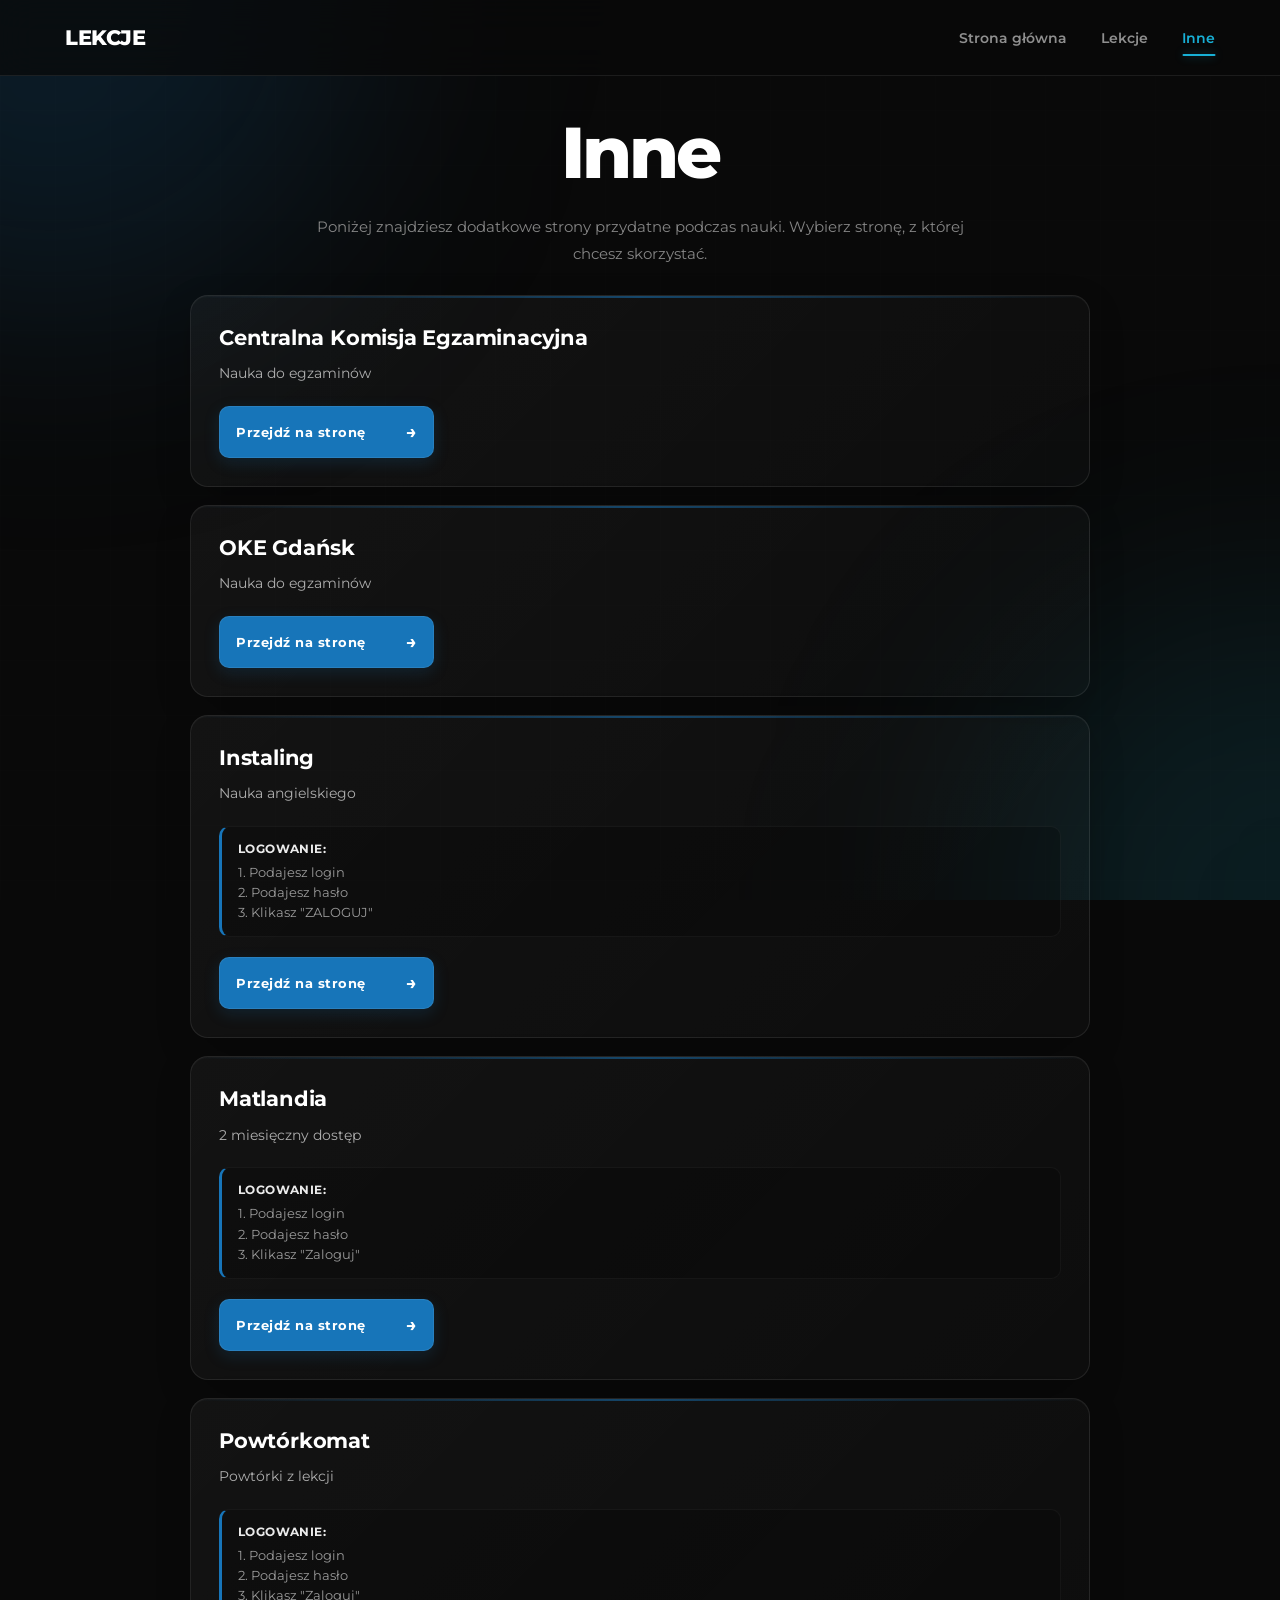
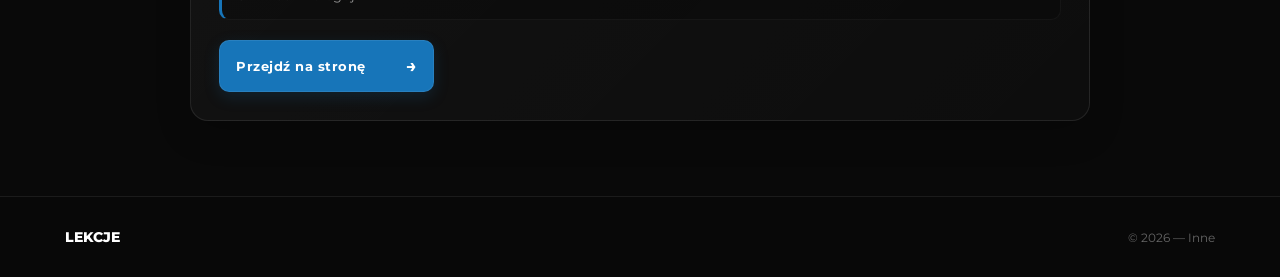
==== commit a6ca1b12: "Add files via upload" ====
--- a/e8.html
+++ b/e8.html
@@ -19,6 +19,19 @@
         <div class="background-glow glow-two"></div>
         <div class="grid"></div>
     </div>
+
+    <!-- GÓRNY NAVBAR — KOMPUTERY -->
+    <nav class="navbar" aria-label="Nawigacja główna">
+        <div class="nav-container">
+            <a href="glowna.html" class="logo">LEKCJE</a>
+
+            <div class="menu">
+                <a href="glowna.html">Strona główna</a>
+                <a href="lekcje.html">Lekcje</a>
+                <a href="e8.html" class="active" aria-current="page">Inne</a>
+            </div>
+        </div>
+    </nav>
 
     <!-- GŁÓWNA ZAWARTOŚĆ -->
     <main>
--- a/style-e8.css
+++ b/style-e8.css
@@ -194,7 +194,19 @@
     display: none;
 }
 
+/* Na komputerach używamy klasycznego navbaru u góry. */
+@media (min-width: 801px) {
+    .navbar {
+        display: flex;
+    }
+}
+
 @media (max-width: 800px) {
+    /* Na telefonach górny navbar znika — zostaje dolny Liquid Glass. */
+    .navbar {
+        display: none !important;
+    }
+
     body {
         padding-bottom: 120px;
     }
